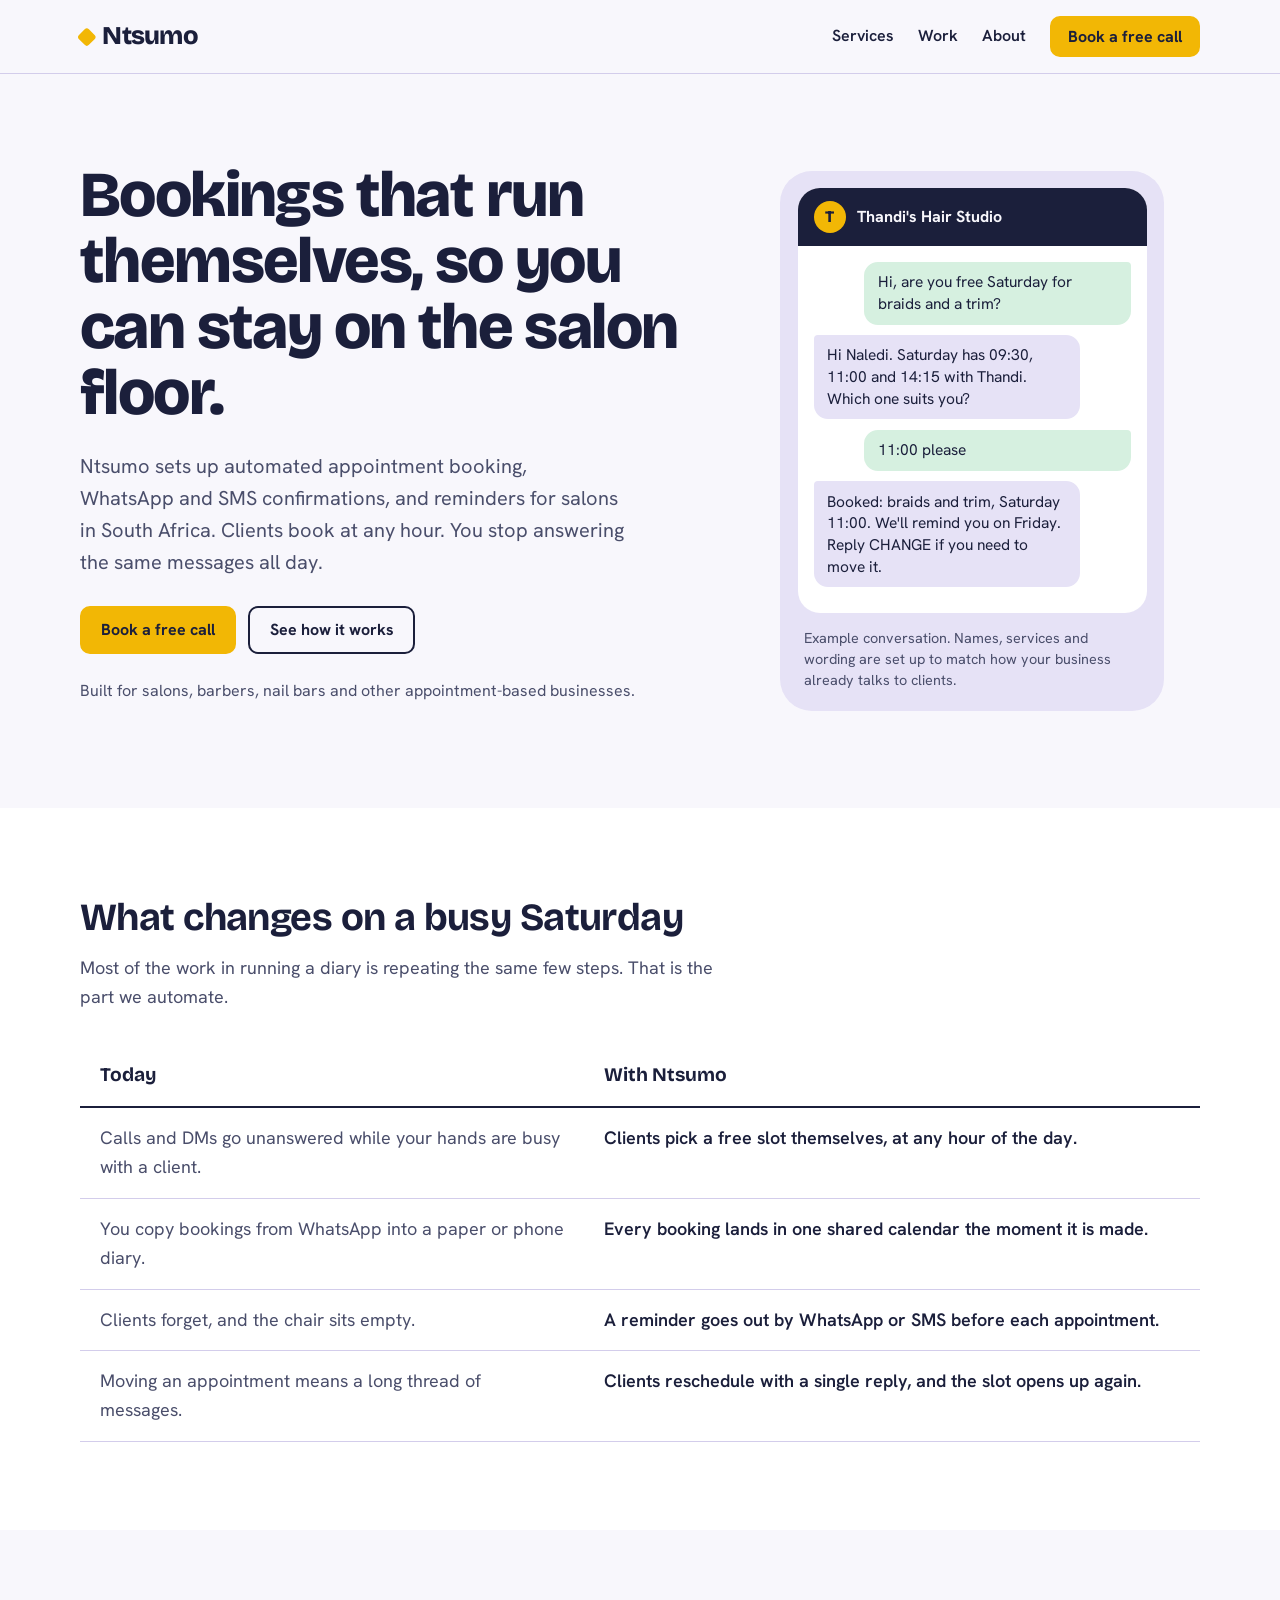
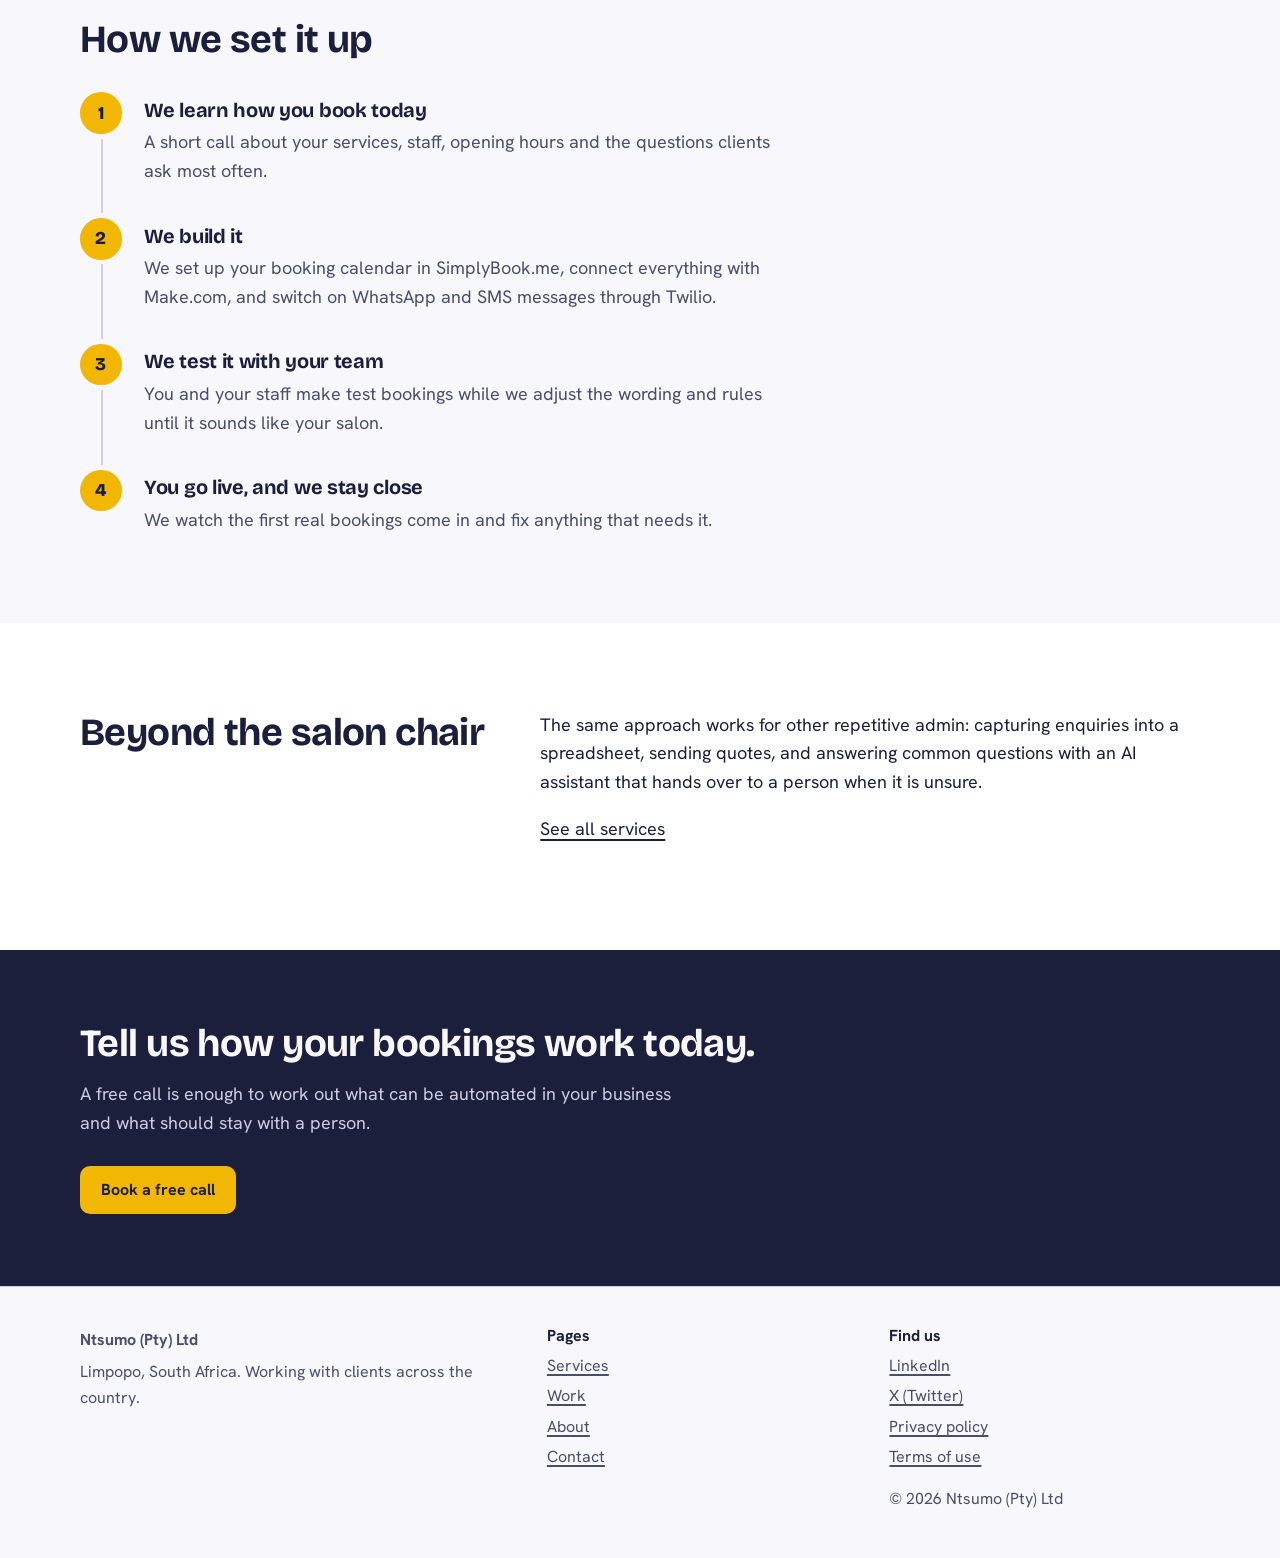
==== index.html @ 2f75a68b "Add contact, privacy, terms, services, and work pages; include favicon and sitemap" ====
<!doctype html>
<html lang="en-ZA">
<head>
<meta charset="utf-8">
<meta name="viewport" content="width=device-width, initial-scale=1">
<title>Ntsumo | Salon booking automation in South Africa</title>
<meta name="description" content="Ntsumo sets up automated appointment booking, WhatsApp and SMS confirmations and reminders for salons in South Africa. Book a free call.">
<link rel="canonical" href="https://ntsumogroup.github.io/">

<meta name="theme-color" content="#1b1f3b">
<meta property="og:type" content="website">
<meta property="og:site_name" content="Ntsumo">
<meta property="og:locale" content="en_ZA">
<meta property="og:title" content="Ntsumo | Salon booking automation in South Africa">
<meta property="og:description" content="Ntsumo sets up automated appointment booking, WhatsApp and SMS confirmations and reminders for salons in South Africa. Book a free call.">
<meta property="og:url" content="https://ntsumogroup.github.io/">
<meta property="og:image" content="https://ntsumogroup.github.io/assets/og-image.png">
<meta name="twitter:card" content="summary_large_image">
<link rel="icon" href="/favicon.svg" type="image/svg+xml">
<link rel="preconnect" href="https://fonts.googleapis.com">
<link rel="preconnect" href="https://fonts.gstatic.com" crossorigin>
<link rel="stylesheet" href="https://fonts.googleapis.com/css2?family=Bricolage+Grotesque:opsz,wght@12..96,600..800&family=Hanken+Grotesk:wght@400;600;700&display=swap">
<link rel="stylesheet" href="/assets/style.css">
<script type="application/ld+json">{"@context": "https://schema.org", "@type": "ProfessionalService", "@id": "https://ntsumogroup.github.io/#business", "name": "Ntsumo", "legalName": "Ntsumo (Pty) Ltd", "url": "https://ntsumogroup.github.io/", "logo": "https://ntsumogroup.github.io/img/ntsumologo.png", "image": "https://ntsumogroup.github.io/assets/og-image.png", "description": "Ntsumo builds appointment booking, WhatsApp and SMS reminders and custom workflow automation for salons and other small businesses in South Africa.", "areaServed": {"@type": "Country", "name": "South Africa"}, "address": {"@type": "PostalAddress", "addressRegion": "Limpopo", "addressCountry": "ZA"}, "founder": {"@type": "Person", "name": "Ntsako Sibisi", "sameAs": ["https://www.linkedin.com/in/ntsako-sibisi-b88555b2/"]}, "sameAs": ["https://www.linkedin.com/in/ntsako-sibisi-b88555b2/", "https://twitter.com/Ntsako_Sibisi"], "knowsAbout": ["Appointment booking automation", "WhatsApp and SMS reminders", "Make.com workflow automation", "AI assistants for small business"]}</script>
</head>
<body>
<a class="skip" href="#main">Skip to content</a><header class="site-header"><div class="wrap"><a class="brand" href="/"><span class="brand-mark" aria-hidden="true"></span>Ntsumo</a><nav class="nav" aria-label="Main"><a href="/services/">Services</a><a href="/work/">Work</a><a href="/about/">About</a><a class="btn btn-primary" href="/contact/">Book a free call</a></nav></div></header>
<main id="main">

<section class="hero"><div class="wrap">
<div>
<h1>Bookings that run themselves, so you can stay on the salon floor.</h1>
<p class="lede">Ntsumo sets up automated appointment booking, WhatsApp and SMS confirmations, and reminders for salons in South Africa. Clients book at any hour. You stop answering the same messages all day.</p>
<div class="actions">
<a class="btn btn-primary" href="/contact/">Book a free call</a>
<a class="btn btn-quiet" href="#how-it-works">See how it works</a>
</div>
<p class="hero-note">Built for salons, barbers, nail bars and other appointment-based businesses.</p>
</div>
<figure class="phone">
<div class="phone-screen">
<div class="phone-bar"><span class="avatar" aria-hidden="true">T</span>Thandi's Hair Studio</div>
<div class="chat">
<p class="msg msg-client" style="--i:0">Hi, are you free Saturday for braids and a trim?</p>
<p class="msg msg-business" style="--i:1">Hi Naledi. Saturday has 09:30, 11:00 and 14:15 with Thandi. Which one suits you?</p>
<p class="msg msg-client" style="--i:2">11:00 please</p>
<p class="msg msg-business" style="--i:3">Booked: braids and trim, Saturday 11:00. We'll remind you on Friday. Reply CHANGE if you need to move it.</p>
</div>
</div>
<figcaption>Example conversation. Names, services and wording are set up to match how your business already talks to clients.</figcaption>
</figure>
</div></section>

<section class="section section-white"><div class="wrap">
<div class="section-head">
<h2>What changes on a busy Saturday</h2>
<p>Most of the work in running a diary is repeating the same few steps. That is the part we automate.</p>
</div>
<table class="compare">
<thead><tr><th scope="col">Today</th><th scope="col">With Ntsumo</th></tr></thead>
<tbody>
<tr><td data-label="Today">Calls and DMs go unanswered while your hands are busy with a client.</td><td data-label="With Ntsumo">Clients pick a free slot themselves, at any hour of the day.</td></tr>
<tr><td data-label="Today">You copy bookings from WhatsApp into a paper or phone diary.</td><td data-label="With Ntsumo">Every booking lands in one shared calendar the moment it is made.</td></tr>
<tr><td data-label="Today">Clients forget, and the chair sits empty.</td><td data-label="With Ntsumo">A reminder goes out by WhatsApp or SMS before each appointment.</td></tr>
<tr><td data-label="Today">Moving an appointment means a long thread of messages.</td><td data-label="With Ntsumo">Clients reschedule with a single reply, and the slot opens up again.</td></tr>
</tbody>
</table>
</div></section>

<section class="section" id="how-it-works"><div class="wrap">
<div class="section-head"><h2>How we set it up</h2></div>
<ol class="steps">
<li><h3>We learn how you book today</h3><p>A short call about your services, staff, opening hours and the questions clients ask most often.</p></li>
<li><h3>We build it</h3><p>We set up your booking calendar in SimplyBook.me, connect everything with Make.com, and switch on WhatsApp and SMS messages through Twilio.</p></li>
<li><h3>We test it with your team</h3><p>You and your staff make test bookings while we adjust the wording and rules until it sounds like your salon.</p></li>
<li><h3>You go live, and we stay close</h3><p>We watch the first real bookings come in and fix anything that needs it.</p></li>
</ol>
</div></section>

<section class="section section-white"><div class="wrap split">
<h2>Beyond the salon chair</h2>
<div class="prose">
<p>The same approach works for other repetitive admin: capturing enquiries into a spreadsheet, sending quotes, and answering common questions with an AI assistant that hands over to a person when it is unsure.</p>
<p><a href="/services/">See all services</a></p>
</div>
</div></section>
<section class="band"><div class="wrap">
<h2>Tell us how your bookings work today.</h2>
<p>A free call is enough to work out what can be automated in your business and what should stay with a person.</p>
<div class="actions"><a class="btn btn-primary" href="/contact/">Book a free call</a></div>
</div></section>
</main>
<footer class="site-footer"><div class="wrap">
<div><p><strong>Ntsumo (Pty) Ltd</strong></p><p>Limpopo, South Africa. Working with clients across the country.</p></div>
<div><h2>Pages</h2><ul>
<li><a href="/services/">Services</a></li><li><a href="/work/">Work</a></li><li><a href="/about/">About</a></li><li><a href="/contact/">Contact</a></li></ul></div>
<div><h2>Find us</h2><ul>
<li><a href="https://www.linkedin.com/in/ntsako-sibisi-b88555b2/" rel="noopener">LinkedIn</a></li><li><a href="https://twitter.com/Ntsako_Sibisi" rel="noopener">X (Twitter)</a></li>
<li><a href="/privacy/">Privacy policy</a></li><li><a href="/terms/">Terms of use</a></li></ul>
<p style="margin-top:1rem">&copy; 2026 Ntsumo (Pty) Ltd</p></div>
</div></footer>

</body>
</html>
---- assets/style.css ----
/* Ntsumo site. Tokens first, then base, then components. */
:root {
  --ink: #1b1f3b;
  --paper: #f8f7fc;
  --white: #ffffff;
  --lilac: #e6e2f6;
  --lilac-line: #d3cdeb;
  --saffron: #f2b705;
  --saffron-press: #d9a300;
  --mint: #d6f0e0;
  --muted: #4a4e6b;
  --focus: #5b3fd9;
  --error-bg: #fbe3e0;
  --font-head: "Bricolage Grotesque", system-ui, -apple-system, "Segoe UI", sans-serif;
  --font-body: "Hanken Grotesk", system-ui, -apple-system, "Segoe UI", sans-serif;
  --wrap: 1120px;
}

*, *::before, *::after { box-sizing: border-box; }
html { -webkit-text-size-adjust: 100%; }
body {
  margin: 0;
  background: var(--paper);
  color: var(--ink);
  font-family: var(--font-body);
  font-size: 1.125rem;
  line-height: 1.6;
}
img { max-width: 100%; display: block; }
h1, h2, h3 { font-family: var(--font-head); margin: 0; line-height: 1.1; letter-spacing: -0.015em; }
h1 { font-size: clamp(2.4rem, 5.4vw, 4rem); font-weight: 800; letter-spacing: -0.025em; line-height: 1.03; }
h2 { font-size: clamp(1.75rem, 3.2vw, 2.4rem); font-weight: 700; }
h3 { font-size: 1.25rem; font-weight: 700; line-height: 1.25; }
p { margin: 0 0 1em; }
a { color: inherit; text-decoration-thickness: 2px; text-underline-offset: 0.2em; }
a:hover { text-decoration-color: var(--saffron-press); }
:focus-visible { outline: 3px solid var(--focus); outline-offset: 3px; border-radius: 4px; }
.band :focus-visible { outline-color: var(--saffron); }

.skip {
  position: absolute; left: -999px; top: 0; z-index: 10;
  background: var(--ink); color: var(--paper); padding: 0.75rem 1rem;
}
.skip:focus { left: 0; }
.wrap { width: min(100% - 2.5rem, var(--wrap)); margin-inline: auto; }
.prose { max-width: 40rem; }
.muted { color: var(--muted); }

/* Header */
.site-header { border-bottom: 1px solid var(--lilac-line); background: var(--paper); }
.site-header .wrap {
  display: flex; flex-wrap: wrap; align-items: center; justify-content: space-between;
  gap: 0.75rem 1.5rem; padding-block: 1rem;
}
.brand {
  display: inline-flex; align-items: center; gap: 0.55rem; text-decoration: none;
  font-family: var(--font-head); font-weight: 800; font-size: 1.6rem; letter-spacing: -0.03em;
}
.brand-mark { width: 0.85rem; height: 0.85rem; background: var(--saffron); border-radius: 3px; transform: rotate(45deg); }
.nav { display: flex; flex-wrap: wrap; align-items: center; gap: 0.5rem 1.5rem; font-weight: 600; font-size: 1rem; }
.nav a:not(.btn) { text-decoration: none; padding-block: 0.35rem; border-bottom: 2px solid transparent; }
.nav a:not(.btn):hover { border-bottom-color: var(--saffron-press); }
.nav a[aria-current="page"]:not(.btn) { border-bottom-color: var(--ink); }

/* Buttons */
.btn {
  display: inline-block; cursor: pointer; text-decoration: none;
  font-family: var(--font-body); font-weight: 700; font-size: 1rem; line-height: 1.2;
  padding: 0.8rem 1.2rem; border-radius: 10px; border: 2px solid var(--ink);
  background: transparent; color: var(--ink);
}
.btn-primary { background: var(--saffron); border-color: var(--saffron); }
.btn-primary:hover { background: var(--saffron-press); border-color: var(--saffron-press); }
.btn-quiet:hover { background: var(--lilac); }
.nav .btn { padding: 0.55rem 1rem; }
.band .btn-quiet { border-color: var(--paper); color: var(--paper); }
.band .btn-quiet:hover { background: rgba(248, 247, 252, 0.12); }
.actions { display: flex; flex-wrap: wrap; gap: 0.75rem; margin-top: 1.75rem; }

/* Sections */
.section { padding-block: clamp(3rem, 7vw, 5.5rem); }
.section-white { background: var(--white); }
.section-head { margin-bottom: 2rem; }
.section-head p { margin: 1rem 0 0; color: var(--muted); max-width: 40rem; }

/* Hero */
.hero { padding-block: clamp(2.5rem, 7vw, 5.5rem); }
.hero .wrap { display: grid; grid-template-columns: minmax(0, 1.15fr) minmax(0, 0.85fr); gap: 3rem; align-items: center; }
.lede { font-size: 1.25rem; max-width: 34rem; margin-top: 1.5rem; color: var(--muted); }
.hero-note { margin-top: 1.5rem; font-size: 1rem; color: var(--muted); }

/* Phone / chat mock. The one memorable element. */
.phone { margin: 0; justify-self: center; width: min(100%, 24rem); background: var(--lilac); border-radius: 32px; padding: 1.1rem; }
.phone-screen { background: var(--white); border-radius: 22px; overflow: hidden; }
.phone-bar { display: flex; align-items: center; gap: 0.7rem; background: var(--ink); color: var(--paper); padding: 0.8rem 1rem; font-weight: 700; font-size: 1rem; }
.avatar { width: 2rem; height: 2rem; border-radius: 50%; background: var(--saffron); color: var(--ink); display: grid; place-items: center; font-family: var(--font-head); font-weight: 800; }
.chat { padding: 1rem; min-height: 21rem; }
.msg { max-width: 84%; padding: 0.6rem 0.85rem; border-radius: 14px; font-size: 0.97rem; line-height: 1.4; margin: 0 0 0.65rem; animation: pop 0.45s ease both; animation-delay: calc(var(--i) * 1.1s + 0.5s); }
.msg-business { background: var(--lilac); border-top-left-radius: 4px; }
.msg-client { background: var(--mint); margin-left: auto; border-top-right-radius: 4px; }
.phone figcaption { margin: 0.9rem 0.4rem 0.2rem; font-size: 0.9rem; line-height: 1.45; color: var(--muted); }
@keyframes pop { from { opacity: 0; transform: translateY(8px); } to { opacity: 1; transform: none; } }

/* Comparison table */
.compare { width: 100%; border-collapse: collapse; }
.compare th, .compare td { text-align: left; vertical-align: top; padding: 1rem 1.25rem; border-bottom: 1px solid var(--lilac-line); }
.compare thead th { font-family: var(--font-head); font-size: 1.2rem; border-bottom: 2px solid var(--ink); }
.compare td:first-child { color: var(--muted); width: 45%; }
.compare td:last-child { font-weight: 600; }

/* Steps: a true sequence, so numbered */
.steps { list-style: none; margin: 0; padding: 0; counter-reset: step; max-width: 44rem; }
.steps li { counter-increment: step; position: relative; padding: 0 0 2rem 4rem; }
.steps li::before {
  content: counter(step); position: absolute; left: 0; top: 0; width: 2.6rem; height: 2.6rem; border-radius: 50%;
  background: var(--saffron); display: grid; place-items: center; font-family: var(--font-head); font-weight: 800;
}
.steps li::after { content: ""; position: absolute; left: 1.3rem; top: 2.9rem; bottom: 0.3rem; width: 2px; background: var(--lilac-line); }
.steps li:last-child { padding-bottom: 0; }
.steps li:last-child::after { display: none; }
.steps h3 { margin-bottom: 0.35rem; padding-top: 0.35rem; }
.steps p { margin: 0; color: var(--muted); }

/* Two-column text block */
.split { display: grid; grid-template-columns: minmax(0, 1fr) minmax(0, 1.6fr); gap: 1rem 3rem; align-items: start; }

/* Closing band */
.band { background: var(--ink); color: var(--paper); padding-block: clamp(3rem, 6vw, 4.5rem); }
.band p { color: #cfcde6; max-width: 38rem; margin: 1rem 0 0; }
.band a:hover { text-decoration-color: var(--saffron); }

/* Services */
.page-head { padding-block: clamp(2.5rem, 6vw, 4.5rem) 1rem; }
.page-head .lede { margin-top: 1.25rem; }
.service { display: grid; grid-template-columns: minmax(0, 1fr) minmax(0, 2fr); gap: 1rem 3rem; padding-block: 2.5rem; border-top: 1px solid var(--lilac-line); }
.service ul { margin: 0 0 1em; padding-left: 1.2rem; }
.service li { margin-bottom: 0.3rem; }
.built-with { font-size: 1rem; color: var(--muted); margin: 0; }
.faq { max-width: 46rem; }
.faq details { border-bottom: 1px solid var(--lilac-line); padding-block: 1rem; }
.faq summary { cursor: pointer; font-weight: 700; }
.faq details p { margin: 0.75rem 0 0; color: var(--muted); }

/* Work */
.project { display: grid; grid-template-columns: minmax(0, 5fr) minmax(0, 7fr); gap: 1.5rem 2.5rem; align-items: start; padding-block: 2.5rem; border-top: 1px solid var(--lilac-line); }
.project-media { aspect-ratio: 16 / 10; background: var(--lilac); border-radius: 12px; overflow: hidden; }
.project-media img { width: 100%; height: 100%; object-fit: cover; }
.project-media.is-logo img { object-fit: contain; padding: 1.5rem; }
.project-meta { margin: 0.5rem 0 1rem; font-size: 1rem; color: var(--muted); }

/* About */
.about { display: grid; grid-template-columns: minmax(0, 1fr) minmax(0, 2.2fr); gap: 2.5rem; align-items: start; }
.portrait { width: 100%; max-width: 18rem; aspect-ratio: 4 / 5; object-fit: cover; border-radius: 16px; background: var(--lilac); }
.beliefs h3 { margin-top: 1.75rem; }
.beliefs p { margin: 0.4rem 0 0; color: var(--muted); }
.links-inline { display: flex; flex-wrap: wrap; gap: 0.5rem 1.5rem; font-weight: 600; }

/* Contact form */
.contact-grid { display: grid; grid-template-columns: minmax(0, 1.4fr) minmax(0, 1fr); gap: 3rem; align-items: start; }
.field { margin-bottom: 1.25rem; }
label { display: block; font-weight: 700; font-size: 1rem; margin-bottom: 0.35rem; }
input, select, textarea {
  width: 100%; font: inherit; font-size: 1rem; padding: 0.75rem 0.85rem;
  border: 2px solid var(--ink); border-radius: 8px; background: var(--white); color: var(--ink);
}
textarea { min-height: 9rem; resize: vertical; }
.hint { font-size: 0.9rem; color: var(--muted); margin: 0.3rem 0 0; }
.trap { position: absolute; left: -9999px; }
.form-status { margin-top: 1rem; padding: 0.9rem 1rem; border-radius: 8px; font-size: 1rem; }
.form-status:empty { display: none; }
.form-status.ok { background: var(--mint); }
.form-status.err { background: var(--error-bg); }
.direct h2 { font-size: 1.4rem; margin-bottom: 1rem; }
.direct p { margin-bottom: 0.75rem; }

/* Legal pages */
.legal { max-width: 44rem; padding-bottom: 4rem; }
.legal h2 { font-size: 1.4rem; margin: 2.25rem 0 0.6rem; }
.legal ul { padding-left: 1.2rem; }

/* Footer */
.site-footer { border-top: 1px solid var(--lilac-line); padding-block: 2.5rem; font-size: 1rem; color: var(--muted); }
.site-footer .wrap { display: grid; grid-template-columns: minmax(0, 1.4fr) repeat(2, minmax(0, 1fr)); gap: 1.5rem 2rem; }
.site-footer h2 { font-size: 1rem; font-family: var(--font-body); font-weight: 700; color: var(--ink); margin-bottom: 0.5rem; letter-spacing: 0; }
.site-footer ul { list-style: none; margin: 0; padding: 0; }
.site-footer li { margin-bottom: 0.3rem; }
.site-footer p { margin: 0 0 0.4rem; }

/* 404 */
.notfound { padding-block: clamp(4rem, 10vw, 8rem); }

@media (max-width: 820px) {
  .hero .wrap, .split, .service, .project, .about, .contact-grid { grid-template-columns: 1fr; }
  .hero .wrap { gap: 2.5rem; }
  .site-footer .wrap { grid-template-columns: 1fr; }
  .compare thead { position: absolute; left: -9999px; }
  .compare, .compare tbody, .compare tr, .compare td { display: block; width: 100%; }
  .compare tr { padding: 1rem 0; border-bottom: 1px solid var(--lilac-line); }
  .compare td { border: 0; padding: 0.25rem 0; }
  .compare td:first-child { width: 100%; }
  .compare td::before { content: attr(data-label); display: block; font-family: var(--font-head); font-size: 0.95rem; font-weight: 700; color: var(--ink); }
}

@media (prefers-reduced-motion: reduce) {
  .msg { animation: none; }
}
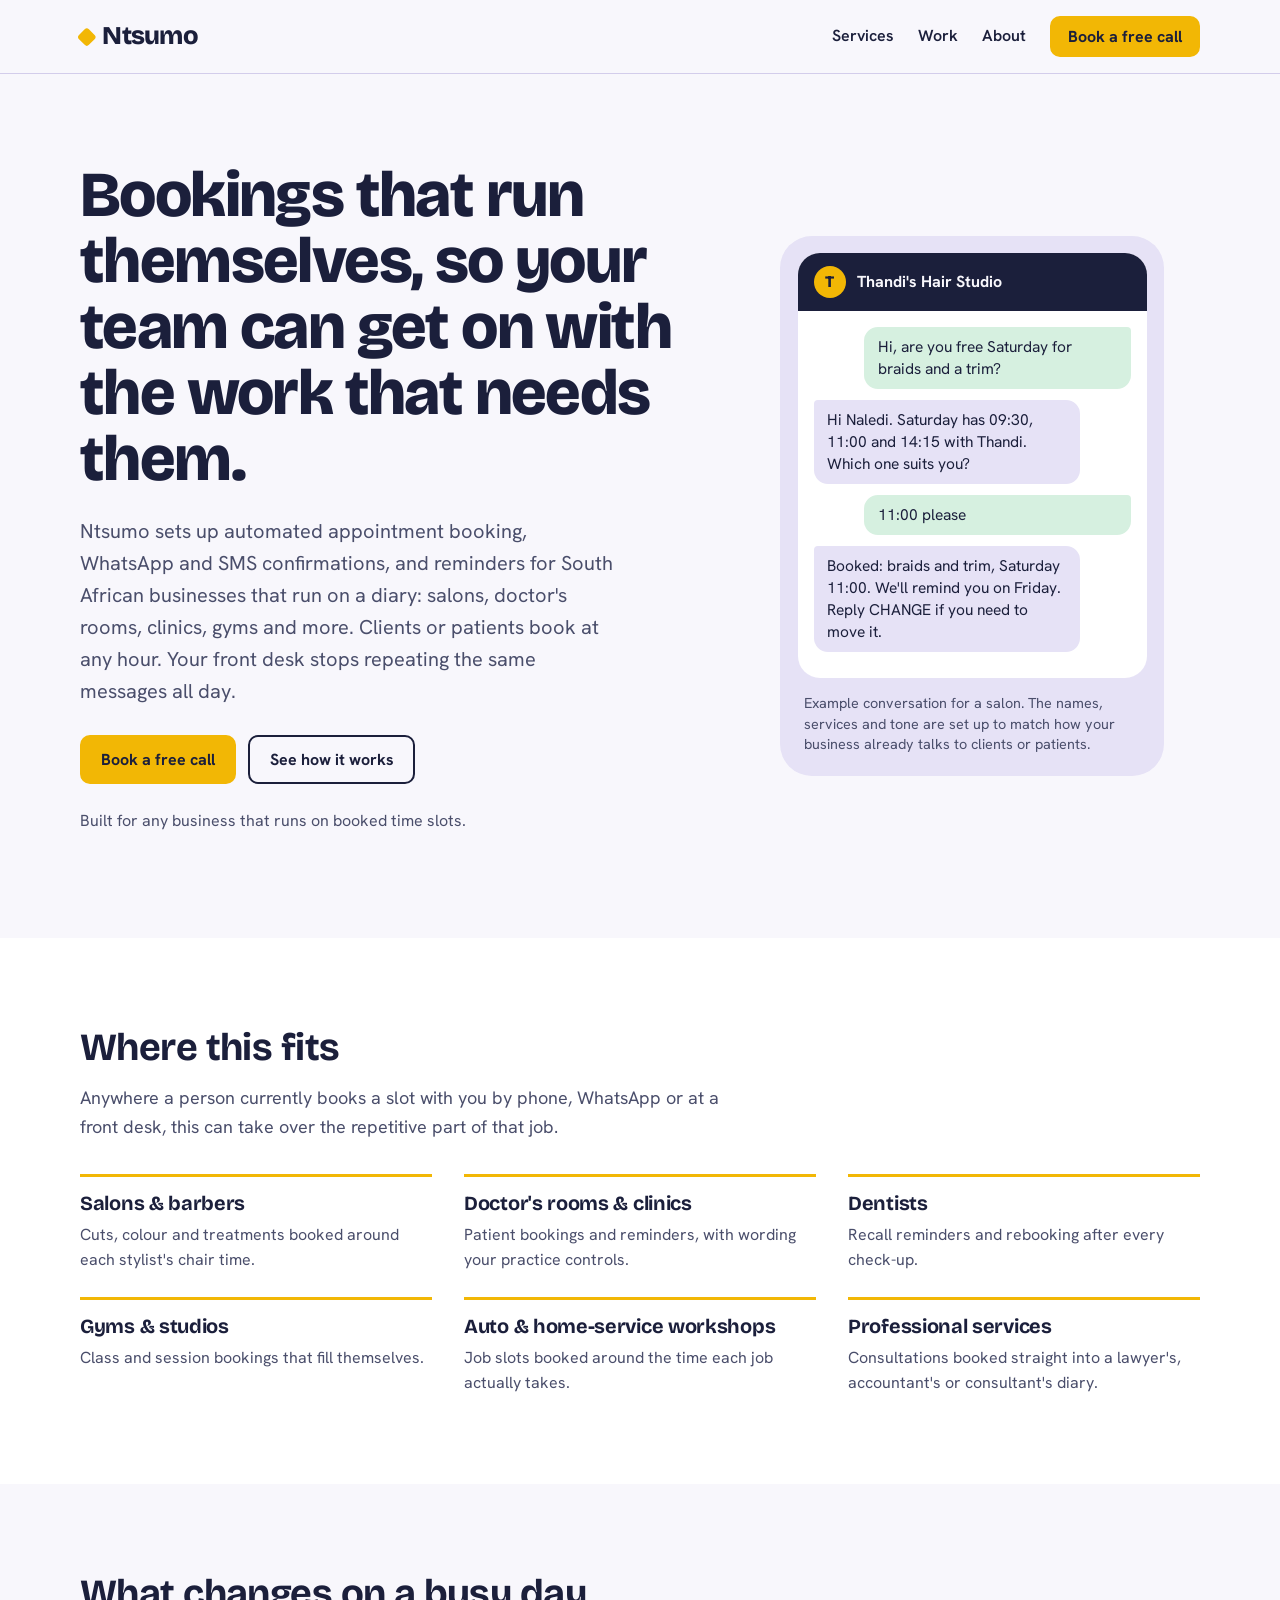
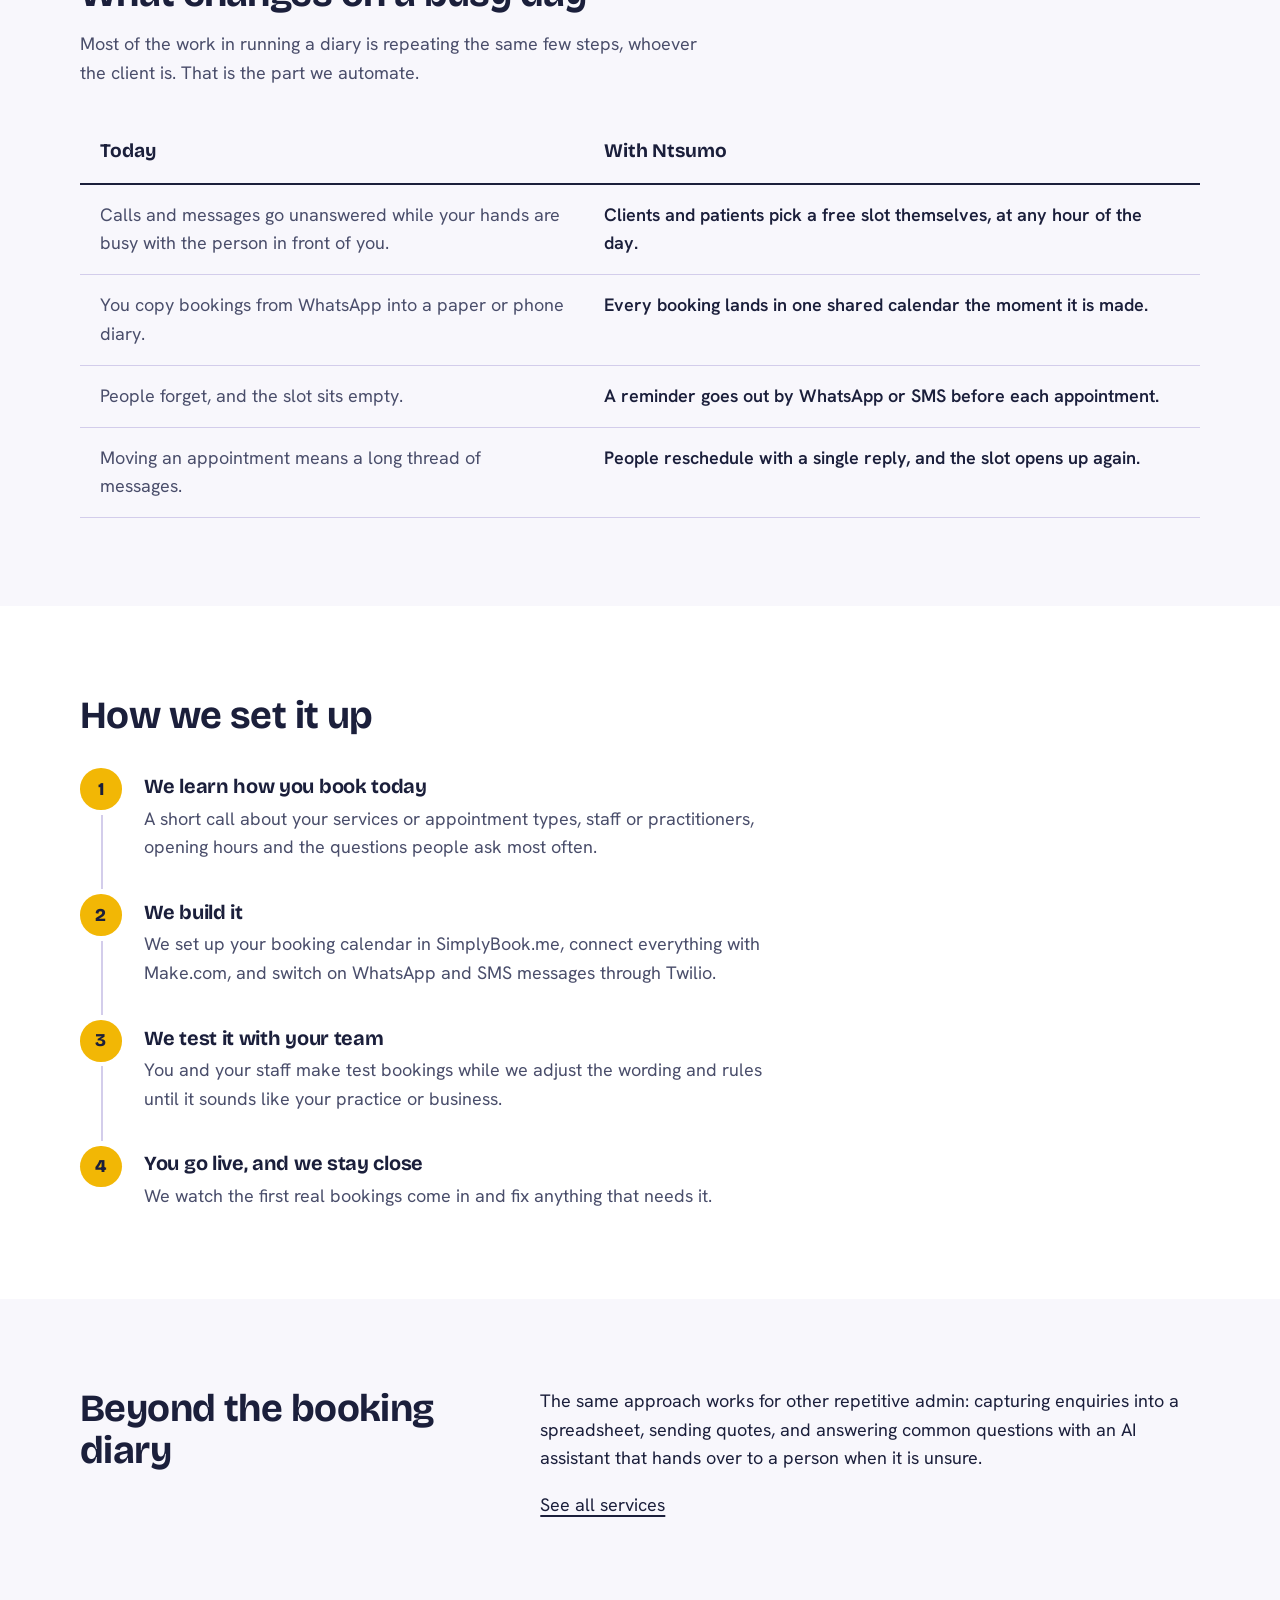
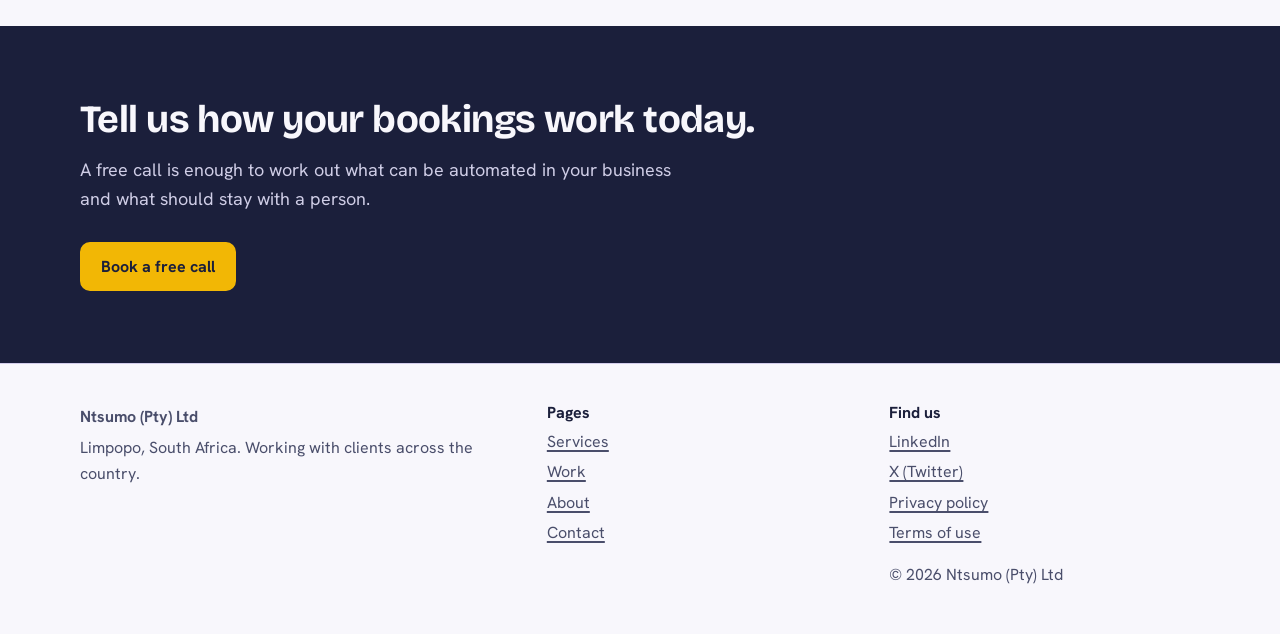
==== commit 630276e8: "Update content and structure for improved clarity and relevance across multiple pages" ====
--- a/index.html
+++ b/index.html
@@ -3,16 +3,16 @@
 <head>
 <meta charset="utf-8">
 <meta name="viewport" content="width=device-width, initial-scale=1">
-<title>Ntsumo | Salon booking automation in South Africa</title>
-<meta name="description" content="Ntsumo sets up automated appointment booking, WhatsApp and SMS confirmations and reminders for salons in South Africa. Book a free call.">
+<title>Ntsumo | Appointment booking automation for South African businesses</title>
+<meta name="description" content="Ntsumo sets up automated appointment booking, WhatsApp and SMS confirmations and reminders for salons, doctor's rooms, clinics, gyms and other South African businesses.">
 <link rel="canonical" href="https://ntsumogroup.github.io/">
 
 <meta name="theme-color" content="#1b1f3b">
 <meta property="og:type" content="website">
 <meta property="og:site_name" content="Ntsumo">
 <meta property="og:locale" content="en_ZA">
-<meta property="og:title" content="Ntsumo | Salon booking automation in South Africa">
-<meta property="og:description" content="Ntsumo sets up automated appointment booking, WhatsApp and SMS confirmations and reminders for salons in South Africa. Book a free call.">
+<meta property="og:title" content="Ntsumo | Appointment booking automation for South African businesses">
+<meta property="og:description" content="Ntsumo sets up automated appointment booking, WhatsApp and SMS confirmations and reminders for salons, doctor's rooms, clinics, gyms and other South African businesses.">
 <meta property="og:url" content="https://ntsumogroup.github.io/">
 <meta property="og:image" content="https://ntsumogroup.github.io/assets/og-image.png">
 <meta name="twitter:card" content="summary_large_image">
@@ -21,7 +21,7 @@
 <link rel="preconnect" href="https://fonts.gstatic.com" crossorigin>
 <link rel="stylesheet" href="https://fonts.googleapis.com/css2?family=Bricolage+Grotesque:opsz,wght@12..96,600..800&family=Hanken+Grotesk:wght@400;600;700&display=swap">
 <link rel="stylesheet" href="/assets/style.css">
-<script type="application/ld+json">{"@context": "https://schema.org", "@type": "ProfessionalService", "@id": "https://ntsumogroup.github.io/#business", "name": "Ntsumo", "legalName": "Ntsumo (Pty) Ltd", "url": "https://ntsumogroup.github.io/", "logo": "https://ntsumogroup.github.io/img/ntsumologo.png", "image": "https://ntsumogroup.github.io/assets/og-image.png", "description": "Ntsumo builds appointment booking, WhatsApp and SMS reminders and custom workflow automation for salons and other small businesses in South Africa.", "areaServed": {"@type": "Country", "name": "South Africa"}, "address": {"@type": "PostalAddress", "addressRegion": "Limpopo", "addressCountry": "ZA"}, "founder": {"@type": "Person", "name": "Ntsako Sibisi", "sameAs": ["https://www.linkedin.com/in/ntsako-sibisi-b88555b2/"]}, "sameAs": ["https://www.linkedin.com/in/ntsako-sibisi-b88555b2/", "https://twitter.com/Ntsako_Sibisi"], "knowsAbout": ["Appointment booking automation", "WhatsApp and SMS reminders", "Make.com workflow automation", "AI assistants for small business"]}</script>
+<script type="application/ld+json">{"@context": "https://schema.org", "@type": "ProfessionalService", "@id": "https://ntsumogroup.github.io/#business", "name": "Ntsumo", "legalName": "Ntsumo (Pty) Ltd", "url": "https://ntsumogroup.github.io/", "logo": "https://ntsumogroup.github.io/img/ntsumologo.png", "image": "https://ntsumogroup.github.io/assets/og-image.png", "description": "Ntsumo builds appointment booking, WhatsApp and SMS reminders and custom workflow automation for salons, doctor's rooms, clinics, gyms and other appointment-based businesses in South Africa.", "areaServed": {"@type": "Country", "name": "South Africa"}, "address": {"@type": "PostalAddress", "addressRegion": "Limpopo", "addressCountry": "ZA"}, "founder": {"@type": "Person", "name": "Ntsako Sibisi", "sameAs": ["https://www.linkedin.com/in/ntsako-sibisi-b88555b2/"]}, "sameAs": ["https://www.linkedin.com/in/ntsako-sibisi-b88555b2/", "https://twitter.com/Ntsako_Sibisi"], "knowsAbout": ["Appointment booking automation", "Patient and client reminders", "WhatsApp and SMS reminders", "Make.com workflow automation", "AI assistants for small business"]}</script>
 </head>
 <body>
 <a class="skip" href="#main">Skip to content</a><header class="site-header"><div class="wrap"><a class="brand" href="/"><span class="brand-mark" aria-hidden="true"></span>Ntsumo</a><nav class="nav" aria-label="Main"><a href="/services/">Services</a><a href="/work/">Work</a><a href="/about/">About</a><a class="btn btn-primary" href="/contact/">Book a free call</a></nav></div></header>
@@ -29,13 +29,13 @@
 
 <section class="hero"><div class="wrap">
 <div>
-<h1>Bookings that run themselves, so you can stay on the salon floor.</h1>
-<p class="lede">Ntsumo sets up automated appointment booking, WhatsApp and SMS confirmations, and reminders for salons in South Africa. Clients book at any hour. You stop answering the same messages all day.</p>
+<h1>Bookings that run themselves, so your team can get on with the work that needs them.</h1>
+<p class="lede">Ntsumo sets up automated appointment booking, WhatsApp and SMS confirmations, and reminders for South African businesses that run on a diary: salons, doctor's rooms, clinics, gyms and more. Clients or patients book at any hour. Your front desk stops repeating the same messages all day.</p>
 <div class="actions">
 <a class="btn btn-primary" href="/contact/">Book a free call</a>
 <a class="btn btn-quiet" href="#how-it-works">See how it works</a>
 </div>
-<p class="hero-note">Built for salons, barbers, nail bars and other appointment-based businesses.</p>
+<p class="hero-note">Built for any business that runs on booked time slots.</p>
 </div>
 <figure class="phone">
 <div class="phone-screen">
@@ -47,38 +47,48 @@
 <p class="msg msg-business" style="--i:3">Booked: braids and trim, Saturday 11:00. We'll remind you on Friday. Reply CHANGE if you need to move it.</p>
 </div>
 </div>
-<figcaption>Example conversation. Names, services and wording are set up to match how your business already talks to clients.</figcaption>
+<figcaption>Example conversation for a salon. The names, services and tone are set up to match how your business already talks to clients or patients.</figcaption>
 </figure>
 </div></section>
 
 <section class="section section-white"><div class="wrap">
 <div class="section-head">
-<h2>What changes on a busy Saturday</h2>
-<p>Most of the work in running a diary is repeating the same few steps. That is the part we automate.</p>
+<h2>Where this fits</h2>
+<p>Anywhere a person currently books a slot with you by phone, WhatsApp or at a front desk, this can take over the repetitive part of that job.</p>
+</div>
+<div class="verticals">
+<div class="vertical"><h3>Salons & barbers</h3><p>Cuts, colour and treatments booked around each stylist's chair time.</p></div><div class="vertical"><h3>Doctor's rooms & clinics</h3><p>Patient bookings and reminders, with wording your practice controls.</p></div><div class="vertical"><h3>Dentists</h3><p>Recall reminders and rebooking after every check-up.</p></div><div class="vertical"><h3>Gyms & studios</h3><p>Class and session bookings that fill themselves.</p></div><div class="vertical"><h3>Auto & home-service workshops</h3><p>Job slots booked around the time each job actually takes.</p></div><div class="vertical"><h3>Professional services</h3><p>Consultations booked straight into a lawyer's, accountant's or consultant's diary.</p></div>
+</div>
+</div></section>
+
+<section class="section"><div class="wrap">
+<div class="section-head">
+<h2>What changes on a busy day</h2>
+<p>Most of the work in running a diary is repeating the same few steps, whoever the client is. That is the part we automate.</p>
 </div>
 <table class="compare">
 <thead><tr><th scope="col">Today</th><th scope="col">With Ntsumo</th></tr></thead>
 <tbody>
-<tr><td data-label="Today">Calls and DMs go unanswered while your hands are busy with a client.</td><td data-label="With Ntsumo">Clients pick a free slot themselves, at any hour of the day.</td></tr>
+<tr><td data-label="Today">Calls and messages go unanswered while your hands are busy with the person in front of you.</td><td data-label="With Ntsumo">Clients and patients pick a free slot themselves, at any hour of the day.</td></tr>
 <tr><td data-label="Today">You copy bookings from WhatsApp into a paper or phone diary.</td><td data-label="With Ntsumo">Every booking lands in one shared calendar the moment it is made.</td></tr>
-<tr><td data-label="Today">Clients forget, and the chair sits empty.</td><td data-label="With Ntsumo">A reminder goes out by WhatsApp or SMS before each appointment.</td></tr>
-<tr><td data-label="Today">Moving an appointment means a long thread of messages.</td><td data-label="With Ntsumo">Clients reschedule with a single reply, and the slot opens up again.</td></tr>
+<tr><td data-label="Today">People forget, and the slot sits empty.</td><td data-label="With Ntsumo">A reminder goes out by WhatsApp or SMS before each appointment.</td></tr>
+<tr><td data-label="Today">Moving an appointment means a long thread of messages.</td><td data-label="With Ntsumo">People reschedule with a single reply, and the slot opens up again.</td></tr>
 </tbody>
 </table>
 </div></section>
 
-<section class="section" id="how-it-works"><div class="wrap">
+<section class="section section-white" id="how-it-works"><div class="wrap">
 <div class="section-head"><h2>How we set it up</h2></div>
 <ol class="steps">
-<li><h3>We learn how you book today</h3><p>A short call about your services, staff, opening hours and the questions clients ask most often.</p></li>
+<li><h3>We learn how you book today</h3><p>A short call about your services or appointment types, staff or practitioners, opening hours and the questions people ask most often.</p></li>
 <li><h3>We build it</h3><p>We set up your booking calendar in SimplyBook.me, connect everything with Make.com, and switch on WhatsApp and SMS messages through Twilio.</p></li>
-<li><h3>We test it with your team</h3><p>You and your staff make test bookings while we adjust the wording and rules until it sounds like your salon.</p></li>
+<li><h3>We test it with your team</h3><p>You and your staff make test bookings while we adjust the wording and rules until it sounds like your practice or business.</p></li>
 <li><h3>You go live, and we stay close</h3><p>We watch the first real bookings come in and fix anything that needs it.</p></li>
 </ol>
 </div></section>
 
-<section class="section section-white"><div class="wrap split">
-<h2>Beyond the salon chair</h2>
+<section class="section"><div class="wrap split">
+<h2>Beyond the booking diary</h2>
 <div class="prose">
 <p>The same approach works for other repetitive admin: capturing enquiries into a spreadsheet, sending quotes, and answering common questions with an AI assistant that hands over to a person when it is unsure.</p>
 <p><a href="/services/">See all services</a></p>
--- a/assets/style.css
+++ b/assets/style.css
@@ -108,6 +108,14 @@
 .compare td:first-child { color: var(--muted); width: 45%; }
 .compare td:last-child { font-weight: 600; }
 
+/* Who this is for */
+.verticals { display: grid; grid-template-columns: repeat(3, minmax(0, 1fr)); gap: 1.5rem 2rem; }
+.vertical { border-top: 3px solid var(--saffron); padding-top: 0.9rem; }
+.vertical h3 { margin-bottom: 0.35rem; }
+.vertical p { margin: 0; color: var(--muted); font-size: 1rem; }
+@media (max-width: 820px) { .verticals { grid-template-columns: 1fr 1fr; } }
+@media (max-width: 560px) { .verticals { grid-template-columns: 1fr; } }
+
 /* Steps: a true sequence, so numbered */
 .steps { list-style: none; margin: 0; padding: 0; counter-reset: step; max-width: 44rem; }
 .steps li { counter-increment: step; position: relative; padding: 0 0 2rem 4rem; }
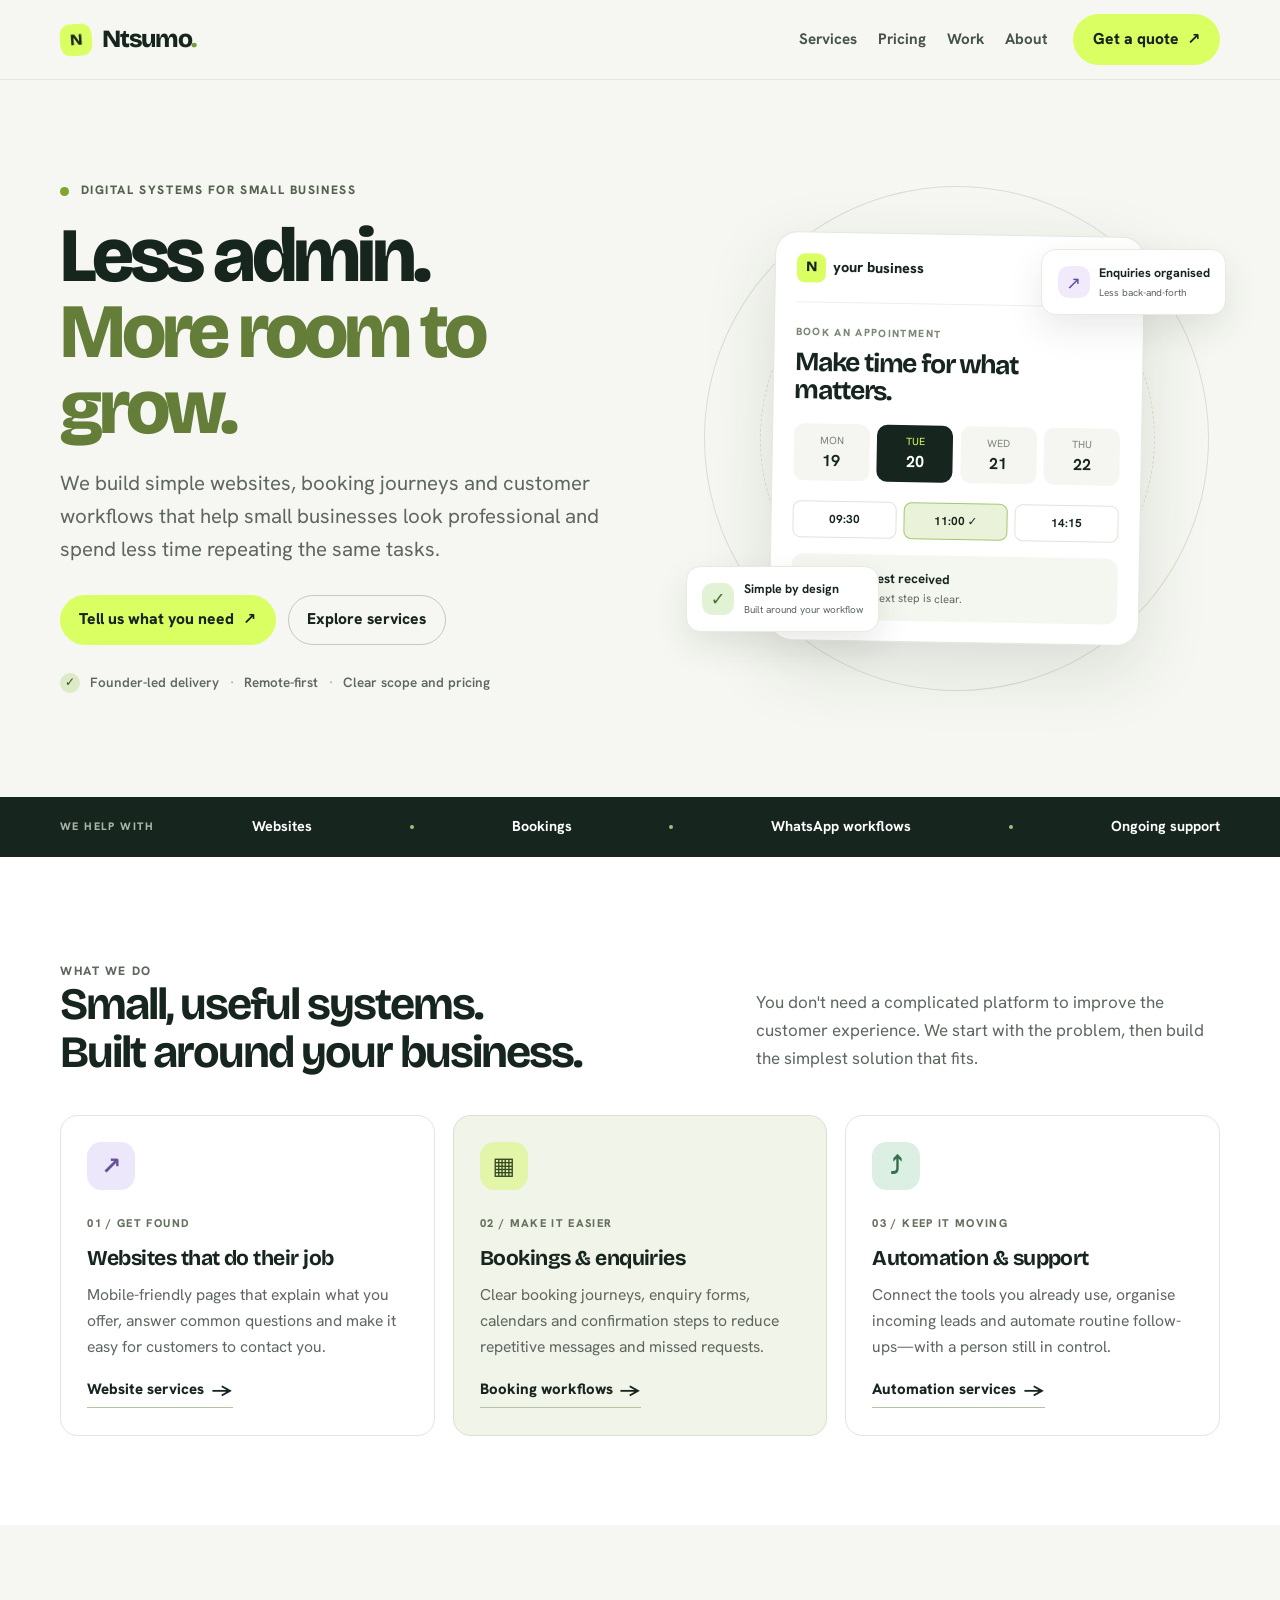
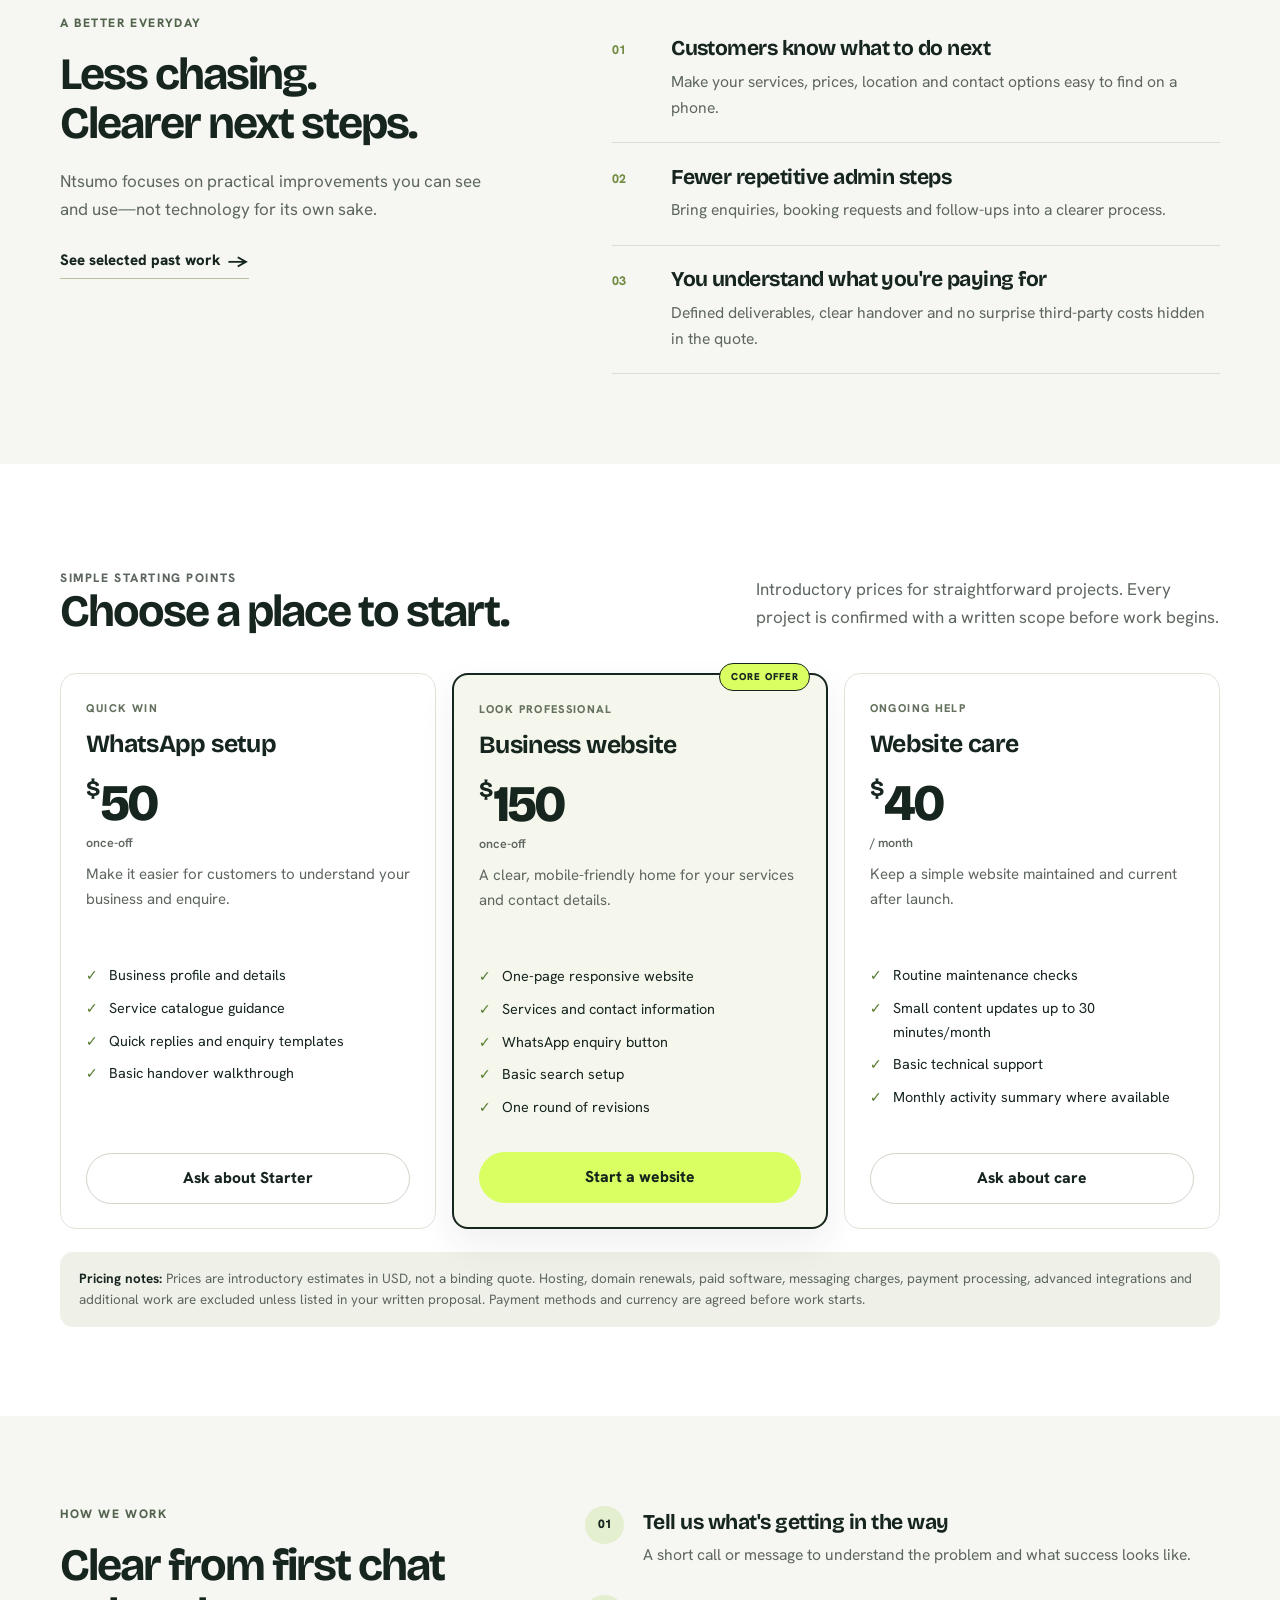
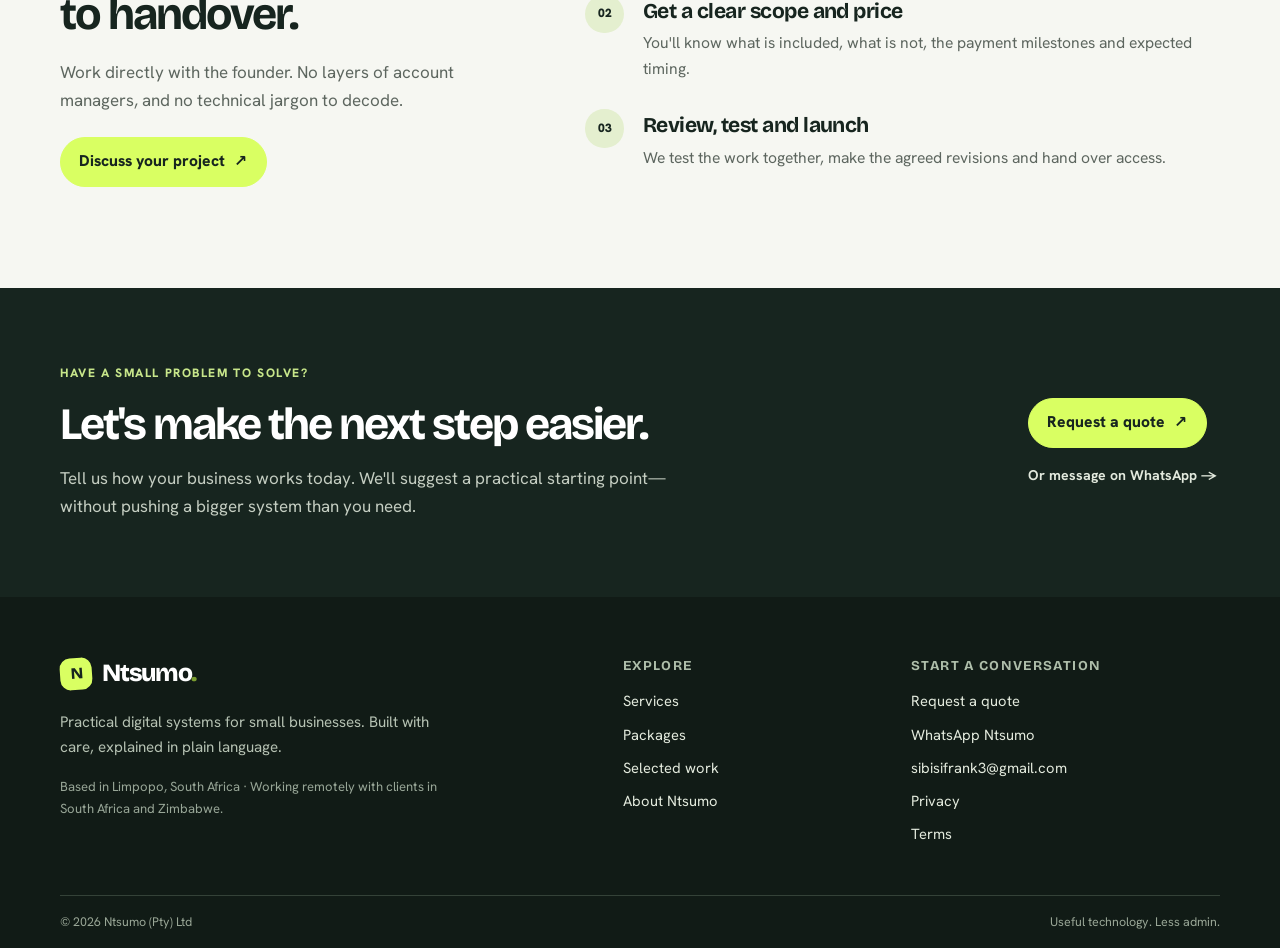
==== commit 54372c72: "Website refresh: update pages, styles and scripts Co-Authored-By: Claude Opus 5.5 <noreply@anthropic" ====
--- a/index.html
+++ b/index.html
@@ -3,112 +3,59 @@
 <head>
 <meta charset="utf-8">
 <meta name="viewport" content="width=device-width, initial-scale=1">
-<title>Ntsumo | Appointment booking automation for South African businesses</title>
-<meta name="description" content="Ntsumo sets up automated appointment booking, WhatsApp and SMS confirmations and reminders for salons, doctor's rooms, clinics, gyms and other South African businesses.">
+<title>Ntsumo | Websites, bookings & business automation</title>
+<meta name="description" content="Ntsumo helps small businesses in South Africa and Zimbabwe improve their websites, booking journeys and repetitive admin with practical digital tools.">
 <link rel="canonical" href="https://ntsumogroup.github.io/">
-
-<meta name="theme-color" content="#1b1f3b">
+<meta name="theme-color" content="#17251f">
 <meta property="og:type" content="website">
 <meta property="og:site_name" content="Ntsumo">
 <meta property="og:locale" content="en_ZA">
-<meta property="og:title" content="Ntsumo | Appointment booking automation for South African businesses">
-<meta property="og:description" content="Ntsumo sets up automated appointment booking, WhatsApp and SMS confirmations and reminders for salons, doctor's rooms, clinics, gyms and other South African businesses.">
+<meta property="og:title" content="Ntsumo | Websites, bookings & business automation">
+<meta property="og:description" content="Ntsumo helps small businesses in South Africa and Zimbabwe improve their websites, booking journeys and repetitive admin with practical digital tools.">
 <meta property="og:url" content="https://ntsumogroup.github.io/">
 <meta property="og:image" content="https://ntsumogroup.github.io/assets/og-image.png">
 <meta name="twitter:card" content="summary_large_image">
 <link rel="icon" href="/favicon.svg" type="image/svg+xml">
 <link rel="preconnect" href="https://fonts.googleapis.com">
 <link rel="preconnect" href="https://fonts.gstatic.com" crossorigin>
-<link rel="stylesheet" href="https://fonts.googleapis.com/css2?family=Bricolage+Grotesque:opsz,wght@12..96,600..800&family=Hanken+Grotesk:wght@400;600;700&display=swap">
+<link href="https://fonts.googleapis.com/css2?family=Bricolage+Grotesque:opsz,wght@12..96,600..800&family=Hanken+Grotesk:wght@400;500;600;700&display=swap" rel="stylesheet">
 <link rel="stylesheet" href="/assets/style.css">
-<script type="application/ld+json">{"@context": "https://schema.org", "@type": "ProfessionalService", "@id": "https://ntsumogroup.github.io/#business", "name": "Ntsumo", "legalName": "Ntsumo (Pty) Ltd", "url": "https://ntsumogroup.github.io/", "logo": "https://ntsumogroup.github.io/img/ntsumologo.png", "image": "https://ntsumogroup.github.io/assets/og-image.png", "description": "Ntsumo builds appointment booking, WhatsApp and SMS reminders and custom workflow automation for salons, doctor's rooms, clinics, gyms and other appointment-based businesses in South Africa.", "areaServed": {"@type": "Country", "name": "South Africa"}, "address": {"@type": "PostalAddress", "addressRegion": "Limpopo", "addressCountry": "ZA"}, "founder": {"@type": "Person", "name": "Ntsako Sibisi", "sameAs": ["https://www.linkedin.com/in/ntsako-sibisi-b88555b2/"]}, "sameAs": ["https://www.linkedin.com/in/ntsako-sibisi-b88555b2/", "https://twitter.com/Ntsako_Sibisi"], "knowsAbout": ["Appointment booking automation", "Patient and client reminders", "WhatsApp and SMS reminders", "Make.com workflow automation", "AI assistants for small business"]}</script>
+<script type="application/ld+json">{"@context":"https://schema.org","@type":"ProfessionalService","name":"Ntsumo","url":"https://ntsumogroup.github.io/","description":"Founder-led websites, booking workflows and practical business automation for small businesses in South Africa and Zimbabwe.","areaServed":[{"@type":"Country","name":"South Africa"},{"@type":"Country","name":"Zimbabwe"}],"founder":{"@type":"Person","name":"Ntsako Sibisi","sameAs":"https://www.linkedin.com/in/ntsako-sibisi-b88555b2/"},"sameAs":["https://www.linkedin.com/in/ntsako-sibisi-b88555b2/"]}</script>
 </head>
-<body>
-<a class="skip" href="#main">Skip to content</a><header class="site-header"><div class="wrap"><a class="brand" href="/"><span class="brand-mark" aria-hidden="true"></span>Ntsumo</a><nav class="nav" aria-label="Main"><a href="/services/">Services</a><a href="/work/">Work</a><a href="/about/">About</a><a class="btn btn-primary" href="/contact/">Book a free call</a></nav></div></header>
+<body><a class="skip" href="#main">Skip to content</a>
+<header class="site-header"><div class="wrap header-inner">
+<a class="brand" href="/" aria-label="Ntsumo home"><span class="brand-mark" aria-hidden="true">N</span><span>Ntsumo<span class="brand-dot">.</span></span></a>
+<nav class="nav" aria-label="Main navigation"><a href="/services/">Services</a><a href="/#pricing">Pricing</a><a href="/work/">Work</a><a href="/about/">About</a><a class="btn btn-primary nav-cta" href="/contact/">Get a quote <span aria-hidden="true">↗</span></a></nav>
+</div></header>
 <main id="main">
-
-<section class="hero"><div class="wrap">
-<div>
-<h1>Bookings that run themselves, so your team can get on with the work that needs them.</h1>
-<p class="lede">Ntsumo sets up automated appointment booking, WhatsApp and SMS confirmations, and reminders for South African businesses that run on a diary: salons, doctor's rooms, clinics, gyms and more. Clients or patients book at any hour. Your front desk stops repeating the same messages all day.</p>
-<div class="actions">
-<a class="btn btn-primary" href="/contact/">Book a free call</a>
-<a class="btn btn-quiet" href="#how-it-works">See how it works</a>
+<section class="hero hero-new"><div class="wrap hero-grid">
+<div class="hero-copy"><p class="eyebrow"><span class="eyebrow-dot"></span> DIGITAL SYSTEMS FOR SMALL BUSINESS</p>
+<h1>Less admin.<br><span>More room to grow.</span></h1>
+<p class="lede">We build simple websites, booking journeys and customer workflows that help small businesses look professional and spend less time repeating the same tasks.</p>
+<div class="actions"><a class="btn btn-primary" href="/contact/">Tell us what you need <span aria-hidden="true">↗</span></a><a class="btn btn-quiet" href="#services">Explore services</a></div>
+<div class="trust-line"><span class="trust-check">✓</span> Founder-led delivery <span class="trust-sep">·</span> Remote-first <span class="trust-sep">·</span> Clear scope and pricing</div>
 </div>
-<p class="hero-note">Built for any business that runs on booked time slots.</p>
-</div>
-<figure class="phone">
-<div class="phone-screen">
-<div class="phone-bar"><span class="avatar" aria-hidden="true">T</span>Thandi's Hair Studio</div>
-<div class="chat">
-<p class="msg msg-client" style="--i:0">Hi, are you free Saturday for braids and a trim?</p>
-<p class="msg msg-business" style="--i:1">Hi Naledi. Saturday has 09:30, 11:00 and 14:15 with Thandi. Which one suits you?</p>
-<p class="msg msg-client" style="--i:2">11:00 please</p>
-<p class="msg msg-business" style="--i:3">Booked: braids and trim, Saturday 11:00. We'll remind you on Friday. Reply CHANGE if you need to move it.</p>
-</div>
-</div>
-<figcaption>Example conversation for a salon. The names, services and tone are set up to match how your business already talks to clients or patients.</figcaption>
-</figure>
+<div class="hero-visual" aria-label="Illustration of a booking workflow"><div class="visual-orbit orbit-one"></div><div class="visual-orbit orbit-two"></div><div class="visual-card visual-card-main"><div class="mock-top"><span class="mock-brand"><span class="mock-logo">N</span> your business</span><span class="mock-status">● Online</span></div><p class="mock-kicker">BOOK AN APPOINTMENT</p><h2>Make time for what matters.</h2><div class="mock-date"><span>MON<br><b>19</b></span><span class="selected-date">TUE<br><b>20</b></span><span>WED<br><b>21</b></span><span>THU<br><b>22</b></span></div><div class="mock-slots"><span>09:30</span><span class="slot-selected">11:00 ✓</span><span>14:15</span></div><div class="mock-confirm"><span class="confirm-icon">✓</span><span><b>Request received</b><small>Your next step is clear.</small></span></div></div><div class="float-note note-top"><span class="float-icon">↗</span><span><b>Enquiries organised</b><small>Less back-and-forth</small></span></div><div class="float-note note-bottom"><span class="float-icon green-icon">✓</span><span><b>Simple by design</b><small>Built around your workflow</small></span></div></div>
 </div></section>
-
-<section class="section section-white"><div class="wrap">
-<div class="section-head">
-<h2>Where this fits</h2>
-<p>Anywhere a person currently books a slot with you by phone, WhatsApp or at a front desk, this can take over the repetitive part of that job.</p>
-</div>
-<div class="verticals">
-<div class="vertical"><h3>Salons & barbers</h3><p>Cuts, colour and treatments booked around each stylist's chair time.</p></div><div class="vertical"><h3>Doctor's rooms & clinics</h3><p>Patient bookings and reminders, with wording your practice controls.</p></div><div class="vertical"><h3>Dentists</h3><p>Recall reminders and rebooking after every check-up.</p></div><div class="vertical"><h3>Gyms & studios</h3><p>Class and session bookings that fill themselves.</p></div><div class="vertical"><h3>Auto & home-service workshops</h3><p>Job slots booked around the time each job actually takes.</p></div><div class="vertical"><h3>Professional services</h3><p>Consultations booked straight into a lawyer's, accountant's or consultant's diary.</p></div>
-</div>
-</div></section>
-
-<section class="section"><div class="wrap">
-<div class="section-head">
-<h2>What changes on a busy day</h2>
-<p>Most of the work in running a diary is repeating the same few steps, whoever the client is. That is the part we automate.</p>
-</div>
-<table class="compare">
-<thead><tr><th scope="col">Today</th><th scope="col">With Ntsumo</th></tr></thead>
-<tbody>
-<tr><td data-label="Today">Calls and messages go unanswered while your hands are busy with the person in front of you.</td><td data-label="With Ntsumo">Clients and patients pick a free slot themselves, at any hour of the day.</td></tr>
-<tr><td data-label="Today">You copy bookings from WhatsApp into a paper or phone diary.</td><td data-label="With Ntsumo">Every booking lands in one shared calendar the moment it is made.</td></tr>
-<tr><td data-label="Today">People forget, and the slot sits empty.</td><td data-label="With Ntsumo">A reminder goes out by WhatsApp or SMS before each appointment.</td></tr>
-<tr><td data-label="Today">Moving an appointment means a long thread of messages.</td><td data-label="With Ntsumo">People reschedule with a single reply, and the slot opens up again.</td></tr>
-</tbody>
-</table>
-</div></section>
-
-<section class="section section-white" id="how-it-works"><div class="wrap">
-<div class="section-head"><h2>How we set it up</h2></div>
-<ol class="steps">
-<li><h3>We learn how you book today</h3><p>A short call about your services or appointment types, staff or practitioners, opening hours and the questions people ask most often.</p></li>
-<li><h3>We build it</h3><p>We set up your booking calendar in SimplyBook.me, connect everything with Make.com, and switch on WhatsApp and SMS messages through Twilio.</p></li>
-<li><h3>We test it with your team</h3><p>You and your staff make test bookings while we adjust the wording and rules until it sounds like your practice or business.</p></li>
-<li><h3>You go live, and we stay close</h3><p>We watch the first real bookings come in and fix anything that needs it.</p></li>
-</ol>
-</div></section>
-
-<section class="section"><div class="wrap split">
-<h2>Beyond the booking diary</h2>
-<div class="prose">
-<p>The same approach works for other repetitive admin: capturing enquiries into a spreadsheet, sending quotes, and answering common questions with an AI assistant that hands over to a person when it is unsure.</p>
-<p><a href="/services/">See all services</a></p>
-</div>
-</div></section>
-<section class="band"><div class="wrap">
-<h2>Tell us how your bookings work today.</h2>
-<p>A free call is enough to work out what can be automated in your business and what should stay with a person.</p>
-<div class="actions"><a class="btn btn-primary" href="/contact/">Book a free call</a></div>
-</div></section>
-</main>
-<footer class="site-footer"><div class="wrap">
-<div><p><strong>Ntsumo (Pty) Ltd</strong></p><p>Limpopo, South Africa. Working with clients across the country.</p></div>
-<div><h2>Pages</h2><ul>
-<li><a href="/services/">Services</a></li><li><a href="/work/">Work</a></li><li><a href="/about/">About</a></li><li><a href="/contact/">Contact</a></li></ul></div>
-<div><h2>Find us</h2><ul>
-<li><a href="https://www.linkedin.com/in/ntsako-sibisi-b88555b2/" rel="noopener">LinkedIn</a></li><li><a href="https://twitter.com/Ntsako_Sibisi" rel="noopener">X (Twitter)</a></li>
-<li><a href="/privacy/">Privacy policy</a></li><li><a href="/terms/">Terms of use</a></li></ul>
-<p style="margin-top:1rem">&copy; 2026 Ntsumo (Pty) Ltd</p></div>
-</div></footer>
-
-</body>
-</html>
+<section class="proof-strip"><div class="wrap proof-inner"><span>WE HELP WITH</span><b>Websites</b><i></i><b>Bookings</b><i></i><b>WhatsApp workflows</b><i></i><b>Ongoing support</b></div></section>
+<section class="section section-white" id="services"><div class="wrap"><div class="section-head section-head-row"><div><p class="eyebrow">WHAT WE DO</p><h2>Small, useful systems.<br>Built around your business.</h2></div><p>You don't need a complicated platform to improve the customer experience. We start with the problem, then build the simplest solution that fits.</p></div>
+<div class="service-cards">
+<article class="service-card"><div class="service-icon icon-lilac">↗</div><p class="card-label">01 / GET FOUND</p><h3>Websites that do their job</h3><p>Mobile-friendly pages that explain what you offer, answer common questions and make it easy for customers to contact you.</p><a href="/services/#websites" class="text-link">Website services <span>→</span></a></article>
+<article class="service-card featured-card"><div class="service-icon icon-yellow">▦</div><p class="card-label">02 / MAKE IT EASIER</p><h3>Bookings & enquiries</h3><p>Clear booking journeys, enquiry forms, calendars and confirmation steps to reduce repetitive messages and missed requests.</p><a href="/services/#bookings" class="text-link">Booking workflows <span>→</span></a></article>
+<article class="service-card"><div class="service-icon icon-green">⤴</div><p class="card-label">03 / KEEP IT MOVING</p><h3>Automation & support</h3><p>Connect the tools you already use, organise incoming leads and automate routine follow-ups—with a person still in control.</p><a href="/services/#automation" class="text-link">Automation services <span>→</span></a></article>
+</div></div></section>
+<section class="section"><div class="wrap outcomes-grid"><div><p class="eyebrow">A BETTER EVERYDAY</p><h2>Less chasing.<br>Clearer next steps.</h2><p class="section-intro">Ntsumo focuses on practical improvements you can see and use—not technology for its own sake.</p><a class="text-link" href="/work/">See selected past work <span>→</span></a></div><div class="outcome-list"><article><span class="outcome-num">01</span><div><h3>Customers know what to do next</h3><p>Make your services, prices, location and contact options easy to find on a phone.</p></div></article><article><span class="outcome-num">02</span><div><h3>Fewer repetitive admin steps</h3><p>Bring enquiries, booking requests and follow-ups into a clearer process.</p></div></article><article><span class="outcome-num">03</span><div><h3>You understand what you're paying for</h3><p>Defined deliverables, clear handover and no surprise third-party costs hidden in the quote.</p></div></article></div></div></section>
+<section class="section section-white" id="pricing"><div class="wrap"><div class="section-head section-head-row"><div><p class="eyebrow">SIMPLE STARTING POINTS</p><h2>Choose a place to start.</h2></div><p>Introductory prices for straightforward projects. Every project is confirmed with a written scope before work begins.</p></div>
+<div class="pricing-grid">
+<article class="price-card"><p class="card-label">QUICK WIN</p><h3>WhatsApp setup</h3><p class="price"><span>$</span>50 <small>once-off</small></p><p class="price-summary">Make it easier for customers to understand your business and enquire.</p><ul class="check-list"><li>Business profile and details</li><li>Service catalogue guidance</li><li>Quick replies and enquiry templates</li><li>Basic handover walkthrough</li></ul><a class="btn btn-outline" href="/contact/?service=WhatsApp%20setup">Ask about Starter</a></article>
+<article class="price-card price-card-featured"><span class="popular-tag">CORE OFFER</span><p class="card-label">LOOK PROFESSIONAL</p><h3>Business website</h3><p class="price"><span>$</span>150 <small>once-off</small></p><p class="price-summary">A clear, mobile-friendly home for your services and contact details.</p><ul class="check-list"><li>One-page responsive website</li><li>Services and contact information</li><li>WhatsApp enquiry button</li><li>Basic search setup</li><li>One round of revisions</li></ul><a class="btn btn-primary btn-full" href="/contact/?service=Business%20website">Start a website</a></article>
+<article class="price-card"><p class="card-label">ONGOING HELP</p><h3>Website care</h3><p class="price"><span>$</span>40 <small>/ month</small></p><p class="price-summary">Keep a simple website maintained and current after launch.</p><ul class="check-list"><li>Routine maintenance checks</li><li>Small content updates up to 30 minutes/month</li><li>Basic technical support</li><li>Monthly activity summary where available</li></ul><a class="btn btn-outline" href="/contact/?service=Website%20care">Ask about care</a></article>
+</div><p class="pricing-note"><b>Pricing notes:</b> Prices are introductory estimates in USD, not a binding quote. Hosting, domain renewals, paid software, messaging charges, payment processing, advanced integrations and additional work are excluded unless listed in your written proposal. Payment methods and currency are agreed before work starts.</p></div></section>
+<section class="section"><div class="wrap process-grid"><div><p class="eyebrow">HOW WE WORK</p><h2>Clear from first chat to handover.</h2><p class="section-intro">Work directly with the founder. No layers of account managers, and no technical jargon to decode.</p><a class="btn btn-primary" href="/contact/">Discuss your project <span aria-hidden="true">↗</span></a></div><ol class="process-list"><li><span>01</span><div><h3>Tell us what's getting in the way</h3><p>A short call or message to understand the problem and what success looks like.</p></div></li><li><span>02</span><div><h3>Get a clear scope and price</h3><p>You'll know what is included, what is not, the payment milestones and expected timing.</p></div></li><li><span>03</span><div><h3>Review, test and launch</h3><p>We test the work together, make the agreed revisions and hand over access.</p></div></li></ol></div></section>
+<section class="band band-new"><div class="wrap band-content"><div><p class="eyebrow">HAVE A SMALL PROBLEM TO SOLVE?</p><h2>Let's make the next step easier.</h2><p>Tell us how your business works today. We'll suggest a practical starting point—without pushing a bigger system than you need.</p></div><div class="band-actions"><a class="btn btn-primary" href="/contact/">Request a quote <span aria-hidden="true">↗</span></a><a class="band-whatsapp" href="https://wa.me/27614979449?text=Hi%20Ntsumo%2C%20I%27d%20like%20to%20discuss%20a%20digital%20solution%20for%20my%20business." rel="noopener">Or message on WhatsApp →</a></div></div></section>
+</main><footer class="site-footer"><div class="wrap footer-grid">
+<div class="footer-brand"><a class="brand brand-light" href="/"><span class="brand-mark" aria-hidden="true">N</span><span>Ntsumo<span class="brand-dot">.</span></span></a><p>Practical digital systems for small businesses. Built with care, explained in plain language.</p><p class="footer-location">Based in Limpopo, South Africa · Working remotely with clients in South Africa and Zimbabwe.</p></div>
+<div><h2>Explore</h2><ul><li><a href="/services/">Services</a></li><li><a href="/#pricing">Packages</a></li><li><a href="/work/">Selected work</a></li><li><a href="/about/">About Ntsumo</a></li></ul></div>
+<div><h2>Start a conversation</h2><ul><li><a href="/contact/">Request a quote</a></li><li><a href="https://wa.me/27614979449" rel="noopener">WhatsApp Ntsumo</a></li><li><a href="mailto:sibisifrank3@gmail.com">sibisifrank3@gmail.com</a></li><li><a href="/privacy/">Privacy</a></li><li><a href="/terms/">Terms</a></li></ul></div>
+</div><div class="wrap footer-bottom"><span>© 2026 Ntsumo (Pty) Ltd</span><span>Useful technology. Less admin.</span></div></footer>
+</body></html>
--- a/assets/style.css
+++ b/assets/style.css
@@ -1,214 +1,13 @@
-/* Ntsumo site. Tokens first, then base, then components. */
-:root {
-  --ink: #1b1f3b;
-  --paper: #f8f7fc;
-  --white: #ffffff;
-  --lilac: #e6e2f6;
-  --lilac-line: #d3cdeb;
-  --saffron: #f2b705;
-  --saffron-press: #d9a300;
-  --mint: #d6f0e0;
-  --muted: #4a4e6b;
-  --focus: #5b3fd9;
-  --error-bg: #fbe3e0;
-  --font-head: "Bricolage Grotesque", system-ui, -apple-system, "Segoe UI", sans-serif;
-  --font-body: "Hanken Grotesk", system-ui, -apple-system, "Segoe UI", sans-serif;
-  --wrap: 1120px;
-}
-
-*, *::before, *::after { box-sizing: border-box; }
-html { -webkit-text-size-adjust: 100%; }
-body {
-  margin: 0;
-  background: var(--paper);
-  color: var(--ink);
-  font-family: var(--font-body);
-  font-size: 1.125rem;
-  line-height: 1.6;
-}
-img { max-width: 100%; display: block; }
-h1, h2, h3 { font-family: var(--font-head); margin: 0; line-height: 1.1; letter-spacing: -0.015em; }
-h1 { font-size: clamp(2.4rem, 5.4vw, 4rem); font-weight: 800; letter-spacing: -0.025em; line-height: 1.03; }
-h2 { font-size: clamp(1.75rem, 3.2vw, 2.4rem); font-weight: 700; }
-h3 { font-size: 1.25rem; font-weight: 700; line-height: 1.25; }
-p { margin: 0 0 1em; }
-a { color: inherit; text-decoration-thickness: 2px; text-underline-offset: 0.2em; }
-a:hover { text-decoration-color: var(--saffron-press); }
-:focus-visible { outline: 3px solid var(--focus); outline-offset: 3px; border-radius: 4px; }
-.band :focus-visible { outline-color: var(--saffron); }
-
-.skip {
-  position: absolute; left: -999px; top: 0; z-index: 10;
-  background: var(--ink); color: var(--paper); padding: 0.75rem 1rem;
-}
-.skip:focus { left: 0; }
-.wrap { width: min(100% - 2.5rem, var(--wrap)); margin-inline: auto; }
-.prose { max-width: 40rem; }
-.muted { color: var(--muted); }
-
-/* Header */
-.site-header { border-bottom: 1px solid var(--lilac-line); background: var(--paper); }
-.site-header .wrap {
-  display: flex; flex-wrap: wrap; align-items: center; justify-content: space-between;
-  gap: 0.75rem 1.5rem; padding-block: 1rem;
-}
-.brand {
-  display: inline-flex; align-items: center; gap: 0.55rem; text-decoration: none;
-  font-family: var(--font-head); font-weight: 800; font-size: 1.6rem; letter-spacing: -0.03em;
-}
-.brand-mark { width: 0.85rem; height: 0.85rem; background: var(--saffron); border-radius: 3px; transform: rotate(45deg); }
-.nav { display: flex; flex-wrap: wrap; align-items: center; gap: 0.5rem 1.5rem; font-weight: 600; font-size: 1rem; }
-.nav a:not(.btn) { text-decoration: none; padding-block: 0.35rem; border-bottom: 2px solid transparent; }
-.nav a:not(.btn):hover { border-bottom-color: var(--saffron-press); }
-.nav a[aria-current="page"]:not(.btn) { border-bottom-color: var(--ink); }
-
-/* Buttons */
-.btn {
-  display: inline-block; cursor: pointer; text-decoration: none;
-  font-family: var(--font-body); font-weight: 700; font-size: 1rem; line-height: 1.2;
-  padding: 0.8rem 1.2rem; border-radius: 10px; border: 2px solid var(--ink);
-  background: transparent; color: var(--ink);
-}
-.btn-primary { background: var(--saffron); border-color: var(--saffron); }
-.btn-primary:hover { background: var(--saffron-press); border-color: var(--saffron-press); }
-.btn-quiet:hover { background: var(--lilac); }
-.nav .btn { padding: 0.55rem 1rem; }
-.band .btn-quiet { border-color: var(--paper); color: var(--paper); }
-.band .btn-quiet:hover { background: rgba(248, 247, 252, 0.12); }
-.actions { display: flex; flex-wrap: wrap; gap: 0.75rem; margin-top: 1.75rem; }
-
-/* Sections */
-.section { padding-block: clamp(3rem, 7vw, 5.5rem); }
-.section-white { background: var(--white); }
-.section-head { margin-bottom: 2rem; }
-.section-head p { margin: 1rem 0 0; color: var(--muted); max-width: 40rem; }
-
-/* Hero */
-.hero { padding-block: clamp(2.5rem, 7vw, 5.5rem); }
-.hero .wrap { display: grid; grid-template-columns: minmax(0, 1.15fr) minmax(0, 0.85fr); gap: 3rem; align-items: center; }
-.lede { font-size: 1.25rem; max-width: 34rem; margin-top: 1.5rem; color: var(--muted); }
-.hero-note { margin-top: 1.5rem; font-size: 1rem; color: var(--muted); }
-
-/* Phone / chat mock. The one memorable element. */
-.phone { margin: 0; justify-self: center; width: min(100%, 24rem); background: var(--lilac); border-radius: 32px; padding: 1.1rem; }
-.phone-screen { background: var(--white); border-radius: 22px; overflow: hidden; }
-.phone-bar { display: flex; align-items: center; gap: 0.7rem; background: var(--ink); color: var(--paper); padding: 0.8rem 1rem; font-weight: 700; font-size: 1rem; }
-.avatar { width: 2rem; height: 2rem; border-radius: 50%; background: var(--saffron); color: var(--ink); display: grid; place-items: center; font-family: var(--font-head); font-weight: 800; }
-.chat { padding: 1rem; min-height: 21rem; }
-.msg { max-width: 84%; padding: 0.6rem 0.85rem; border-radius: 14px; font-size: 0.97rem; line-height: 1.4; margin: 0 0 0.65rem; animation: pop 0.45s ease both; animation-delay: calc(var(--i) * 1.1s + 0.5s); }
-.msg-business { background: var(--lilac); border-top-left-radius: 4px; }
-.msg-client { background: var(--mint); margin-left: auto; border-top-right-radius: 4px; }
-.phone figcaption { margin: 0.9rem 0.4rem 0.2rem; font-size: 0.9rem; line-height: 1.45; color: var(--muted); }
-@keyframes pop { from { opacity: 0; transform: translateY(8px); } to { opacity: 1; transform: none; } }
-
-/* Comparison table */
-.compare { width: 100%; border-collapse: collapse; }
-.compare th, .compare td { text-align: left; vertical-align: top; padding: 1rem 1.25rem; border-bottom: 1px solid var(--lilac-line); }
-.compare thead th { font-family: var(--font-head); font-size: 1.2rem; border-bottom: 2px solid var(--ink); }
-.compare td:first-child { color: var(--muted); width: 45%; }
-.compare td:last-child { font-weight: 600; }
-
-/* Who this is for */
-.verticals { display: grid; grid-template-columns: repeat(3, minmax(0, 1fr)); gap: 1.5rem 2rem; }
-.vertical { border-top: 3px solid var(--saffron); padding-top: 0.9rem; }
-.vertical h3 { margin-bottom: 0.35rem; }
-.vertical p { margin: 0; color: var(--muted); font-size: 1rem; }
-@media (max-width: 820px) { .verticals { grid-template-columns: 1fr 1fr; } }
-@media (max-width: 560px) { .verticals { grid-template-columns: 1fr; } }
-
-/* Steps: a true sequence, so numbered */
-.steps { list-style: none; margin: 0; padding: 0; counter-reset: step; max-width: 44rem; }
-.steps li { counter-increment: step; position: relative; padding: 0 0 2rem 4rem; }
-.steps li::before {
-  content: counter(step); position: absolute; left: 0; top: 0; width: 2.6rem; height: 2.6rem; border-radius: 50%;
-  background: var(--saffron); display: grid; place-items: center; font-family: var(--font-head); font-weight: 800;
-}
-.steps li::after { content: ""; position: absolute; left: 1.3rem; top: 2.9rem; bottom: 0.3rem; width: 2px; background: var(--lilac-line); }
-.steps li:last-child { padding-bottom: 0; }
-.steps li:last-child::after { display: none; }
-.steps h3 { margin-bottom: 0.35rem; padding-top: 0.35rem; }
-.steps p { margin: 0; color: var(--muted); }
-
-/* Two-column text block */
-.split { display: grid; grid-template-columns: minmax(0, 1fr) minmax(0, 1.6fr); gap: 1rem 3rem; align-items: start; }
-
-/* Closing band */
-.band { background: var(--ink); color: var(--paper); padding-block: clamp(3rem, 6vw, 4.5rem); }
-.band p { color: #cfcde6; max-width: 38rem; margin: 1rem 0 0; }
-.band a:hover { text-decoration-color: var(--saffron); }
-
-/* Services */
-.page-head { padding-block: clamp(2.5rem, 6vw, 4.5rem) 1rem; }
-.page-head .lede { margin-top: 1.25rem; }
-.service { display: grid; grid-template-columns: minmax(0, 1fr) minmax(0, 2fr); gap: 1rem 3rem; padding-block: 2.5rem; border-top: 1px solid var(--lilac-line); }
-.service ul { margin: 0 0 1em; padding-left: 1.2rem; }
-.service li { margin-bottom: 0.3rem; }
-.built-with { font-size: 1rem; color: var(--muted); margin: 0; }
-.faq { max-width: 46rem; }
-.faq details { border-bottom: 1px solid var(--lilac-line); padding-block: 1rem; }
-.faq summary { cursor: pointer; font-weight: 700; }
-.faq details p { margin: 0.75rem 0 0; color: var(--muted); }
-
-/* Work */
-.project { display: grid; grid-template-columns: minmax(0, 5fr) minmax(0, 7fr); gap: 1.5rem 2.5rem; align-items: start; padding-block: 2.5rem; border-top: 1px solid var(--lilac-line); }
-.project-media { aspect-ratio: 16 / 10; background: var(--lilac); border-radius: 12px; overflow: hidden; }
-.project-media img { width: 100%; height: 100%; object-fit: cover; }
-.project-media.is-logo img { object-fit: contain; padding: 1.5rem; }
-.project-meta { margin: 0.5rem 0 1rem; font-size: 1rem; color: var(--muted); }
-
-/* About */
-.about { display: grid; grid-template-columns: minmax(0, 1fr) minmax(0, 2.2fr); gap: 2.5rem; align-items: start; }
-.portrait { width: 100%; max-width: 18rem; aspect-ratio: 4 / 5; object-fit: cover; border-radius: 16px; background: var(--lilac); }
-.beliefs h3 { margin-top: 1.75rem; }
-.beliefs p { margin: 0.4rem 0 0; color: var(--muted); }
-.links-inline { display: flex; flex-wrap: wrap; gap: 0.5rem 1.5rem; font-weight: 600; }
-
-/* Contact form */
-.contact-grid { display: grid; grid-template-columns: minmax(0, 1.4fr) minmax(0, 1fr); gap: 3rem; align-items: start; }
-.field { margin-bottom: 1.25rem; }
-label { display: block; font-weight: 700; font-size: 1rem; margin-bottom: 0.35rem; }
-input, select, textarea {
-  width: 100%; font: inherit; font-size: 1rem; padding: 0.75rem 0.85rem;
-  border: 2px solid var(--ink); border-radius: 8px; background: var(--white); color: var(--ink);
-}
-textarea { min-height: 9rem; resize: vertical; }
-.hint { font-size: 0.9rem; color: var(--muted); margin: 0.3rem 0 0; }
-.trap { position: absolute; left: -9999px; }
-.form-status { margin-top: 1rem; padding: 0.9rem 1rem; border-radius: 8px; font-size: 1rem; }
-.form-status:empty { display: none; }
-.form-status.ok { background: var(--mint); }
-.form-status.err { background: var(--error-bg); }
-.direct h2 { font-size: 1.4rem; margin-bottom: 1rem; }
-.direct p { margin-bottom: 0.75rem; }
-
-/* Legal pages */
-.legal { max-width: 44rem; padding-bottom: 4rem; }
-.legal h2 { font-size: 1.4rem; margin: 2.25rem 0 0.6rem; }
-.legal ul { padding-left: 1.2rem; }
-
-/* Footer */
-.site-footer { border-top: 1px solid var(--lilac-line); padding-block: 2.5rem; font-size: 1rem; color: var(--muted); }
-.site-footer .wrap { display: grid; grid-template-columns: minmax(0, 1.4fr) repeat(2, minmax(0, 1fr)); gap: 1.5rem 2rem; }
-.site-footer h2 { font-size: 1rem; font-family: var(--font-body); font-weight: 700; color: var(--ink); margin-bottom: 0.5rem; letter-spacing: 0; }
-.site-footer ul { list-style: none; margin: 0; padding: 0; }
-.site-footer li { margin-bottom: 0.3rem; }
-.site-footer p { margin: 0 0 0.4rem; }
-
-/* 404 */
-.notfound { padding-block: clamp(4rem, 10vw, 8rem); }
-
-@media (max-width: 820px) {
-  .hero .wrap, .split, .service, .project, .about, .contact-grid { grid-template-columns: 1fr; }
-  .hero .wrap { gap: 2.5rem; }
-  .site-footer .wrap { grid-template-columns: 1fr; }
-  .compare thead { position: absolute; left: -9999px; }
-  .compare, .compare tbody, .compare tr, .compare td { display: block; width: 100%; }
-  .compare tr { padding: 1rem 0; border-bottom: 1px solid var(--lilac-line); }
-  .compare td { border: 0; padding: 0.25rem 0; }
-  .compare td:first-child { width: 100%; }
-  .compare td::before { content: attr(data-label); display: block; font-family: var(--font-head); font-size: 0.95rem; font-weight: 700; color: var(--ink); }
-}
-
-@media (prefers-reduced-motion: reduce) {
-  .msg { animation: none; }
-}
+/* Ntsumo visual refresh: warm paper, forest ink, vivid citrus accents. */
+:root{--ink:#17251f;--paper:#f6f7f2;--white:#fff;--lilac:#e9e8f5;--lilac-line:#dcded5;--saffron:#d9ff62;--saffron-press:#c5ed4b;--mint:#d9f2e4;--muted:#5d665f;--focus:#386d4b;--error-bg:#fbe3e0;--font-head:"Bricolage Grotesque",system-ui,-apple-system,"Segoe UI",sans-serif;--font-body:"Hanken Grotesk",system-ui,-apple-system,"Segoe UI",sans-serif;--wrap:1160px}
+*,*::before,*::after{box-sizing:border-box}html{-webkit-text-size-adjust:100%;scroll-behavior:smooth;scroll-padding-top:6rem}body{margin:0;background:var(--paper);color:var(--ink);font-family:var(--font-body);font-size:1.0625rem;line-height:1.65}img{max-width:100%;display:block}h1,h2,h3{font-family:var(--font-head);margin:0;line-height:1.08;letter-spacing:-.035em}h1{font-size:clamp(2.65rem,6vw,5.4rem);font-weight:800;line-height:.99;letter-spacing:-.055em}h2{font-size:clamp(1.9rem,3.5vw,3.15rem);font-weight:700;letter-spacing:-.045em}h3{font-size:1.32rem;font-weight:700;line-height:1.2;letter-spacing:-.025em}p{margin:0 0 1em}a{color:inherit;text-decoration-thickness:1.5px;text-underline-offset:.2em}a:hover{text-decoration-color:#7a9c30}:focus-visible{outline:3px solid var(--focus);outline-offset:4px;border-radius:4px}.wrap{width:min(100% - 2.5rem,var(--wrap));margin-inline:auto}.muted{color:var(--muted)}.skip{position:absolute;left:-999px;top:0;z-index:99;background:var(--ink);color:var(--white);padding:.75rem 1rem}.skip:focus{left:0}.eyebrow{font-size:.76rem;font-weight:800;letter-spacing:.13em;line-height:1.4;margin:0 0 1.15rem;color:#53634e}.eyebrow-dot{display:inline-block;width:.55rem;height:.55rem;background:#80a52e;border-radius:50%;margin-right:.45rem;vertical-align:middle}.lede{font-size:clamp(1.1rem,2vw,1.28rem);max-width:39rem;margin-top:1.35rem;color:var(--muted);line-height:1.6}
+/* Header */.site-header{position:sticky;top:0;z-index:50;background:rgba(246,247,242,.94);backdrop-filter:blur(14px);border-bottom:1px solid rgba(23,37,31,.09)}.header-inner{display:flex;align-items:center;justify-content:space-between;gap:1rem;padding-block:.9rem}.brand{display:inline-flex;align-items:center;gap:.65rem;text-decoration:none;font-family:var(--font-head);font-weight:800;font-size:1.55rem;letter-spacing:-.055em;white-space:nowrap}.brand-mark{width:2rem;height:2rem;display:grid;place-items:center;border-radius:.65rem;background:var(--saffron);color:var(--ink);font-size:1rem;font-weight:800;transform:rotate(-4deg)}.brand-dot{color:#7a9c30}.nav{display:flex;align-items:center;flex-wrap:wrap;gap:.45rem 1.3rem;font-size:.95rem;font-weight:700}.nav a:not(.btn){text-decoration:none;color:#46534b}.nav a:not(.btn):hover,.nav a[aria-current=page]:not(.btn){color:var(--ink)}.nav-cta{margin-left:.25rem}.btn{display:inline-flex;align-items:center;justify-content:center;gap:.55rem;cursor:pointer;text-decoration:none;font-family:var(--font-body);font-weight:800;font-size:.98rem;line-height:1.2;padding:.92rem 1.15rem;border-radius:999px;border:1.5px solid var(--ink);background:transparent;color:var(--ink);transition:transform .18s ease,background .18s ease,border-color .18s ease}.btn:hover{transform:translateY(-1px);text-decoration:none}.btn-primary{background:var(--saffron);border-color:var(--saffron)}.btn-primary:hover{background:var(--saffron-press);border-color:var(--saffron-press)}.btn-quiet{border-color:rgba(23,37,31,.22)}.btn-quiet:hover,.btn-outline:hover{background:#ecefe6}.btn-outline{border-color:#cfd5c9}.btn-full{width:100%}.actions{display:flex;flex-wrap:wrap;gap:.75rem;margin-top:1.8rem}
+/* Hero */.hero-new{padding-block:clamp(3.8rem,8vw,7.5rem);overflow:hidden}.hero-grid{display:grid;grid-template-columns:minmax(0,1.04fr) minmax(0,.96fr);gap:clamp(2rem,5vw,5rem);align-items:center}.hero-copy h1 span{color:#647e39}.hero-copy .lede{max-width:36rem}.trust-line{display:flex;flex-wrap:wrap;align-items:center;gap:.45rem .65rem;margin-top:1.7rem;font-size:.84rem;color:var(--muted);font-weight:600}.trust-check{display:grid;place-items:center;width:1.25rem;height:1.25rem;border-radius:50%;background:#dcebc5;color:#354b25;font-size:.75rem}.trust-sep{color:#a1a99e}.hero-visual{position:relative;min-height:440px;display:grid;place-items:center}.visual-orbit{position:absolute;border:1px solid #d9decf;border-radius:50%;aspect-ratio:1}.orbit-one{width:96%;transform:rotate(-16deg)}.orbit-two{width:75%;transform:rotate(24deg);border-style:dashed}.visual-card-main{position:relative;z-index:2;width:min(100%,370px);padding:1.3rem;background:#fff;border:1px solid #e5e8df;border-radius:1.4rem;box-shadow:0 24px 70px rgba(29,47,34,.13);transform:rotate(1deg)}.mock-top{display:flex;justify-content:space-between;align-items:center;gap:1rem;padding-bottom:1.2rem;border-bottom:1px solid #edf0e8}.mock-brand{display:flex;align-items:center;gap:.5rem;font-weight:800;font-size:.9rem}.mock-logo{display:grid;place-items:center;background:var(--saffron);width:1.8rem;height:1.8rem;border-radius:.5rem;font-family:var(--font-head)}.mock-status{font-size:.7rem;color:#4c824b;font-weight:800}.mock-kicker{margin:1.3rem 0 .45rem;font-size:.65rem;font-weight:800;letter-spacing:.13em;color:#7d8877}.visual-card-main h2{font-size:1.65rem;max-width:16rem}.mock-date{display:grid;grid-template-columns:repeat(4,1fr);gap:.45rem;margin:1.2rem 0}.mock-date span{background:#f5f6f1;border-radius:.65rem;padding:.55rem .2rem;text-align:center;font-size:.65rem;color:#7b8477;line-height:1.5}.mock-date b{font-size:1rem;color:var(--ink)}.mock-date .selected-date{background:var(--ink);color:#d9ff62}.mock-date .selected-date b{color:#fff}.mock-slots{display:flex;gap:.45rem}.mock-slots span{flex:1;border:1px solid #dfe4d9;border-radius:.5rem;text-align:center;padding:.5rem .1rem;font-size:.73rem;font-weight:700}.mock-slots .slot-selected{background:#eaf3d9;border-color:#a4c76e}.mock-confirm{display:flex;align-items:center;gap:.7rem;background:#f4f7ef;padding:.8rem;border-radius:.75rem;margin-top:1rem}.confirm-icon{display:grid;place-items:center;width:2rem;height:2rem;border-radius:50%;background:#d8eeb5;color:#385327;font-weight:900}.mock-confirm b,.mock-confirm small{display:block}.mock-confirm b{font-size:.82rem}.mock-confirm small{font-size:.7rem;color:var(--muted)}.float-note{position:absolute;z-index:3;display:flex;align-items:center;gap:.6rem;padding:.8rem .95rem;background:white;border:1px solid #e7eade;border-radius:.9rem;box-shadow:0 14px 34px rgba(29,47,34,.1);font-size:.75rem}.float-note b,.float-note small{display:block}.float-note b{font-size:.78rem}.float-note small{color:var(--muted);margin-top:.1rem}.note-top{top:7%;right:-.4rem}.note-bottom{bottom:6%;left:-.5rem}.float-icon{display:grid;place-items:center;width:2rem;height:2rem;border-radius:.65rem;background:#f1eafa;color:#6249a3;font-size:1.1rem}.green-icon{background:#e1f2d5;color:#456e31}.proof-strip{background:var(--ink);color:#fff}.proof-inner{display:flex;align-items:center;justify-content:space-between;gap:1rem;flex-wrap:wrap;padding-block:1.15rem}.proof-inner>span{font-size:.68rem;color:#aab6a8;letter-spacing:.13em;font-weight:800}.proof-inner b{font-size:.9rem}.proof-inner i{width:4px;height:4px;border-radius:50%;background:#a5bd78}
+/* General sections */.section{padding-block:clamp(3.7rem,7vw,6rem)}.section-white{background:var(--white)}.section-head{margin-bottom:2.4rem}.section-head p{margin:1rem 0 0;color:var(--muted);max-width:40rem}.section-head-row{display:grid;grid-template-columns:minmax(0,1fr) minmax(16rem,.7fr);align-items:end;gap:2rem}.section-head-row>p{margin:0 0 .25rem}.service-cards{display:grid;grid-template-columns:repeat(3,minmax(0,1fr));gap:1.1rem}.service-card{padding:1.65rem;border:1px solid #e2e6dc;border-radius:1.1rem;background:#fff;min-height:320px;display:flex;flex-direction:column;align-items:flex-start}.featured-card{background:#f1f4e9;border-color:#d9e2c8}.service-icon{width:3rem;height:3rem;display:grid;place-items:center;border-radius:.9rem;font-size:1.5rem;font-weight:800;margin-bottom:1.5rem}.icon-lilac{background:#ece7fa;color:#68539a}.icon-yellow{background:#e2f5a8;color:#354923}.icon-green{background:#dcefe3;color:#366e50}.card-label{font-size:.7rem;letter-spacing:.12em;font-weight:800;color:#65715f;margin:0 0 .8rem}.service-card h3{margin-bottom:.7rem}.service-card p:not(.card-label){color:var(--muted);font-size:.98rem}.text-link{font-weight:800;font-size:.94rem;text-decoration:none;border-bottom:1px solid #b6c39e;padding-bottom:.18rem;display:inline-flex;gap:.45rem;align-items:center;margin-top:auto}.text-link span{font-size:1.1rem}.outcomes-grid{display:grid;grid-template-columns:minmax(0,.85fr) minmax(0,1.15fr);gap:clamp(2rem,8vw,8rem)}.section-intro{max-width:27rem;color:var(--muted);margin:1.25rem 0 1.4rem}.outcome-list article{display:grid;grid-template-columns:2.7rem 1fr;gap:1rem;padding:1.35rem 0;border-bottom:1px solid var(--lilac-line)}.outcome-num{font-size:.78rem;font-weight:800;color:#728c43;padding-top:.25rem}.outcome-list h3{margin-bottom:.45rem}.outcome-list p{color:var(--muted);margin:0;font-size:.98rem}
+/* Pricing */.pricing-grid{display:grid;grid-template-columns:repeat(3,minmax(0,1fr));gap:1rem;align-items:stretch}.price-card{position:relative;border:1px solid #dfe4d9;background:#fff;border-radius:1rem;padding:1.55rem;display:flex;flex-direction:column;align-items:flex-start}.price-card-featured{border:2px solid var(--ink);background:#f5f7ed;box-shadow:0 15px 35px rgba(23,37,31,.07)}.popular-tag{position:absolute;top:-.75rem;right:1rem;background:var(--saffron);border:1px solid var(--ink);border-radius:999px;padding:.3rem .65rem;font-size:.62rem;font-weight:900;letter-spacing:.1em}.price-card h3{font-size:1.55rem}.price{font-family:var(--font-head);font-size:3.2rem;line-height:1;margin:1.1rem 0 .8rem;font-weight:800;letter-spacing:-.06em}.price>span{font-size:1.4rem;vertical-align:top;letter-spacing:0}.price small{display:block;font-family:var(--font-body);font-size:.78rem;letter-spacing:0;color:var(--muted);font-weight:600;margin-top:.5rem}.price-summary{color:var(--muted);font-size:.94rem;min-height:4.5rem}.check-list{list-style:none;padding:0;margin:.4rem 0 1.5rem}.check-list li{position:relative;padding-left:1.45rem;margin:.55rem 0;font-size:.9rem}.check-list li:before{content:"✓";position:absolute;left:0;top:0;color:#567b31;font-weight:900}.price-card .btn{margin-top:auto;width:100%}.pricing-note{font-size:.84rem;line-height:1.6;color:var(--muted);background:#eff1e9;border-radius:.8rem;padding:1rem 1.2rem;margin:1.4rem 0 0}.pricing-note b{color:var(--ink)}
+/* Process */.process-grid{display:grid;grid-template-columns:minmax(0,.8fr) minmax(0,1.2fr);gap:clamp(2rem,8vw,7rem);align-items:start}.process-list{list-style:none;padding:0;margin:0}.process-list li{display:grid;grid-template-columns:2.6rem 1fr;gap:1rem;padding:0 0 1.7rem}.process-list li>span{display:grid;place-items:center;width:2.4rem;height:2.4rem;border-radius:50%;background:#e4efcf;font-size:.75rem;font-weight:900}.process-list h3{margin:.25rem 0 .4rem}.process-list p{color:var(--muted);margin:0;font-size:.98rem}
+/* CTA band / footer */.band{background:var(--ink);color:var(--paper);padding-block:clamp(3.5rem,6vw,5rem)}.band-new{background:#17251f;color:#fff}.band-content{display:flex;align-items:center;justify-content:space-between;gap:2.5rem}.band .eyebrow{color:#c7e68a}.band h2{max-width:42rem}.band p:not(.eyebrow){color:#c5cec2;max-width:38rem;margin:1rem 0 0}.band-actions{display:flex;flex-direction:column;align-items:flex-start;gap:1rem;min-width:12rem}.band-whatsapp{font-size:.88rem;font-weight:700;color:#e2e9dd;text-decoration:none}.site-footer{background:#111b16;color:#eef3e9;padding-top:3.5rem}.footer-grid{display:grid;grid-template-columns:1.5fr .7fr .9fr;gap:3rem;padding-bottom:2.5rem}.brand-light{color:#fff}.footer-brand>p{color:#b5c1b2;max-width:24rem;margin:1rem 0 0;font-size:.95rem}.footer-location{font-size:.82rem!important;color:#98a697!important}.site-footer h2{font-size:.85rem;text-transform:uppercase;letter-spacing:.1em;margin:.35rem 0 1rem;color:#aebeaa}.site-footer ul{list-style:none;margin:0;padding:0}.site-footer li{margin:.55rem 0;font-size:.92rem}.site-footer a:not(.brand){color:#e3eadd;text-decoration:none}.site-footer a:hover{color:var(--saffron)}.footer-bottom{border-top:1px solid #344238;display:flex;justify-content:space-between;gap:1rem;flex-wrap:wrap;padding-block:1rem;color:#99a696;font-size:.78rem}
+/* Inner pages */.page-head{padding-block:clamp(3.5rem,7vw,5.5rem) 2rem}.page-head-new h1{max-width:56rem}.page-head-new .lede{max-width:43rem}.service-detail-list{max-width:970px}.service-detail{display:grid;grid-template-columns:3.5rem minmax(0,1fr);gap:1.4rem;padding:2.7rem 0;border-bottom:1px solid var(--lilac-line);scroll-margin-top:6rem}.service-detail:first-child{padding-top:.5rem}.detail-number{display:grid;place-items:center;width:2.7rem;height:2.7rem;background:#e6efcf;border-radius:.8rem;font-family:var(--font-head);font-weight:800}.service-detail h2{font-size:clamp(1.65rem,3vw,2.25rem);margin-bottom:.9rem}.service-detail>div:nth-child(2)>p:not(.eyebrow){max-width:43rem;color:var(--muted)}.service-detail ul{padding-left:1.3rem;color:#49564a}.service-detail li{margin:.35rem 0}.detail-price{background:#f1f3ec;padding:.9rem 1rem;border-radius:.65rem;font-size:.95rem!important;margin-top:1.2rem}.faq-layout{display:grid;grid-template-columns:.7fr 1.3fr;gap:3rem}.faq details{border-bottom:1px solid var(--lilac-line);padding:1.1rem 0}.faq summary{cursor:pointer;font-weight:800}.faq details p{margin:.75rem 0 0;color:var(--muted);font-size:.98rem}.about-new{display:grid;grid-template-columns:minmax(15rem,.65fr) minmax(0,1.35fr);gap:clamp(2rem,7vw,6rem);align-items:start}.founder-card{background:#f0f3e9;border:1px solid #e0e5d9;border-radius:1.2rem;padding:1.5rem;position:sticky;top:7rem}.founder-monogram{width:100%;aspect-ratio:1.15;display:grid;place-items:center;border-radius:.9rem;background:linear-gradient(140deg,#e0edc5,#dce6dc 65%,#e7e1f3);font-family:var(--font-head);font-size:4rem;font-weight:800;color:#40533a;letter-spacing:-.08em;margin-bottom:1.5rem}.founder-card h2{font-size:1.65rem;margin-bottom:.4rem}.founder-card>p:not(.card-label){font-size:.9rem;color:var(--muted)}.prose{max-width:45rem}.prose>p{color:#4f5c51}.prose h2{font-size:1.8rem;margin:2rem 0 1rem}.beliefs-new article{display:grid;grid-template-columns:2rem 1fr;gap:.9rem;margin:1.2rem 0}.beliefs-new article>span{font-size:.78rem;font-weight:900;color:#668143;padding-top:.15rem}.beliefs-new h3{font-size:1.1rem}.beliefs-new p{margin:.3rem 0 0;color:var(--muted);font-size:.98rem}.project-list-new{max-width:970px}.project-new{display:grid;grid-template-columns:3rem minmax(0,1fr) 7rem;gap:1.2rem;align-items:start;padding:2.2rem 0;border-bottom:1px solid var(--lilac-line)}.project-number{font-family:var(--font-head);font-size:1.3rem;font-weight:800;color:#72894b}.project-new h2{font-size:1.8rem;margin:.25rem 0 .7rem}.project-new p:not(.eyebrow){color:var(--muted);max-width:42rem}.project-chip{border:1px solid #d7dfcf;border-radius:999px;padding:.35rem .6rem;font-size:.75rem;text-align:center;font-weight:700;color:#58664e}.contact-section{padding-top:2.5rem}.contact-grid-new{display:grid;grid-template-columns:minmax(0,1.25fr) minmax(17rem,.75fr);gap:clamp(2rem,6vw,5rem);align-items:start}.form-panel{background:#fff;border:1px solid #e1e6db;border-radius:1.2rem;padding:clamp(1.2rem,3vw,2rem)}.form-intro h2{font-size:1.8rem}.form-intro p{color:var(--muted);margin:.5rem 0 1.5rem}.form-two{display:grid;grid-template-columns:1fr 1fr;gap:1rem}.field{margin-bottom:1.15rem}label{display:block;font-weight:800;font-size:.9rem;margin-bottom:.4rem}input,select,textarea{width:100%;font:inherit;font-size:1rem;padding:.78rem .85rem;border:1.5px solid #cbd4c6;border-radius:.65rem;background:#fbfcf9;color:var(--ink)}input:focus,select:focus,textarea:focus{outline:2px solid #8ba86b;border-color:#6d8a4c}textarea{min-height:8rem;resize:vertical}.hint{font-size:.8rem;color:var(--muted);margin:.25rem 0 0}.trap{position:absolute;left:-9999px}.form-small,.form-warning{font-size:.8rem;color:var(--muted);margin:1rem 0 0}.form-warning{background:#f5f4e9;padding:.8rem 1rem;border-radius:.6rem}.form-status{margin-top:1rem;padding:.9rem 1rem;border-radius:.65rem;font-size:.95rem}.form-status:empty{display:none}.form-status.ok{background:var(--mint)}.form-status.err{background:var(--error-bg)}.form-status:empty{display:none}button:disabled{opacity:.65;cursor:wait}.contact-aside{display:grid;gap:1rem}.aside-card{background:#f1f3eb;border:1px solid #e1e5d9;border-radius:1rem;padding:1.35rem}.aside-card h2{font-size:1.65rem;margin-bottom:.7rem}.aside-card h3{font-size:1.2rem;margin-bottom:.6rem}.aside-card p:not(.eyebrow){font-size:.93rem;color:var(--muted)}.aside-dark{background:var(--ink);color:#fff;border-color:var(--ink)}.aside-dark .eyebrow{color:#c7e68a}.aside-dark p:not(.eyebrow){color:#c5cec2}.email-link{display:block;text-align:center;margin-top:1rem;color:#eef3e9;font-size:.88rem}.mini-steps{padding-left:1.2rem;margin:0;font-size:.92rem}.mini-steps li{margin:.4rem 0}.legal{max-width:48rem}.legal h2{font-size:1.4rem;margin:2rem 0 .7rem}.legal p{color:#4e5a50}.legal p:first-child{font-size:1.08rem}.notfound{padding-block:clamp(5rem,12vw,9rem)}.notfound h1{max-width:50rem}.notfound .lede{max-width:38rem}
+@media(max-width:900px){.nav{gap:.4rem .8rem}.hero-grid{grid-template-columns:1fr 1fr;gap:1.5rem}.hero-visual{min-height:380px}.note-top{right:-.2rem}.service-cards,.pricing-grid{grid-template-columns:1fr 1fr}.price-card:last-child{grid-column:span 2}.price-card:last-child{min-height:unset}.footer-grid{gap:2rem}.section-head-row{grid-template-columns:1fr;gap:1rem}.section-head-row>p{max-width:42rem}.project-new{grid-template-columns:2.5rem minmax(0,1fr) 6rem}}
+@media(max-width:680px){.wrap{width:min(100% - 1.5rem,var(--wrap))}.header-inner{align-items:flex-start;flex-direction:column;padding-block:.75rem}.nav{width:100%;justify-content:space-between;gap:.35rem;font-size:.86rem}.nav-cta{padding:.62rem .8rem!important}.brand{font-size:1.4rem}.hero-new{padding-block:3.5rem 2.5rem}.hero-grid,.outcomes-grid,.process-grid,.about-new,.faq-layout,.contact-grid-new{grid-template-columns:1fr}.hero-grid{gap:1rem}.hero-copy h1{font-size:clamp(2.7rem,13vw,4.5rem)}.hero-visual{min-height:390px;margin-top:.5rem}.visual-card-main{width:min(88%,370px)}.note-top{right:0;top:2%}.note-bottom{left:0;bottom:0}.proof-inner{justify-content:flex-start;gap:.75rem 1rem}.proof-inner>span{width:100%}.proof-inner i{display:none}.service-cards,.pricing-grid{grid-template-columns:1fr}.service-card{min-height:unset}.price-card:last-child{grid-column:auto}.price-summary{min-height:unset}.band-content{align-items:flex-start;flex-direction:column}.band-actions{width:100%}.band-actions .btn{width:100%}.footer-grid{grid-template-columns:1fr 1fr;gap:2rem 1rem}.footer-brand{grid-column:span 2}.footer-bottom{font-size:.72rem}.service-detail{grid-template-columns:2.5rem minmax(0,1fr);gap:.9rem;padding:2rem 0}.detail-number{width:2.25rem;height:2.25rem}.founder-card{position:static}.founder-monogram{aspect-ratio:2.1;font-size:3rem}.project-new{grid-template-columns:2rem minmax(0,1fr);gap:.75rem}.project-chip{grid-column:2;justify-self:start;grid-row:2}.project-new h2{font-size:1.5rem}.form-two{grid-template-columns:1fr;gap:0}.contact-aside{grid-row:auto}.contact-grid-new{gap:1.5rem}.trust-line{line-height:1.7}.actions .btn{flex:1 1 auto}.page-head-new{padding-top:3rem}}
+@media(prefers-reduced-motion:reduce){html{scroll-behavior:auto}*,*::before,*::after{animation-duration:.01ms!important;animation-iteration-count:1!important;transition-duration:.01ms!important}}
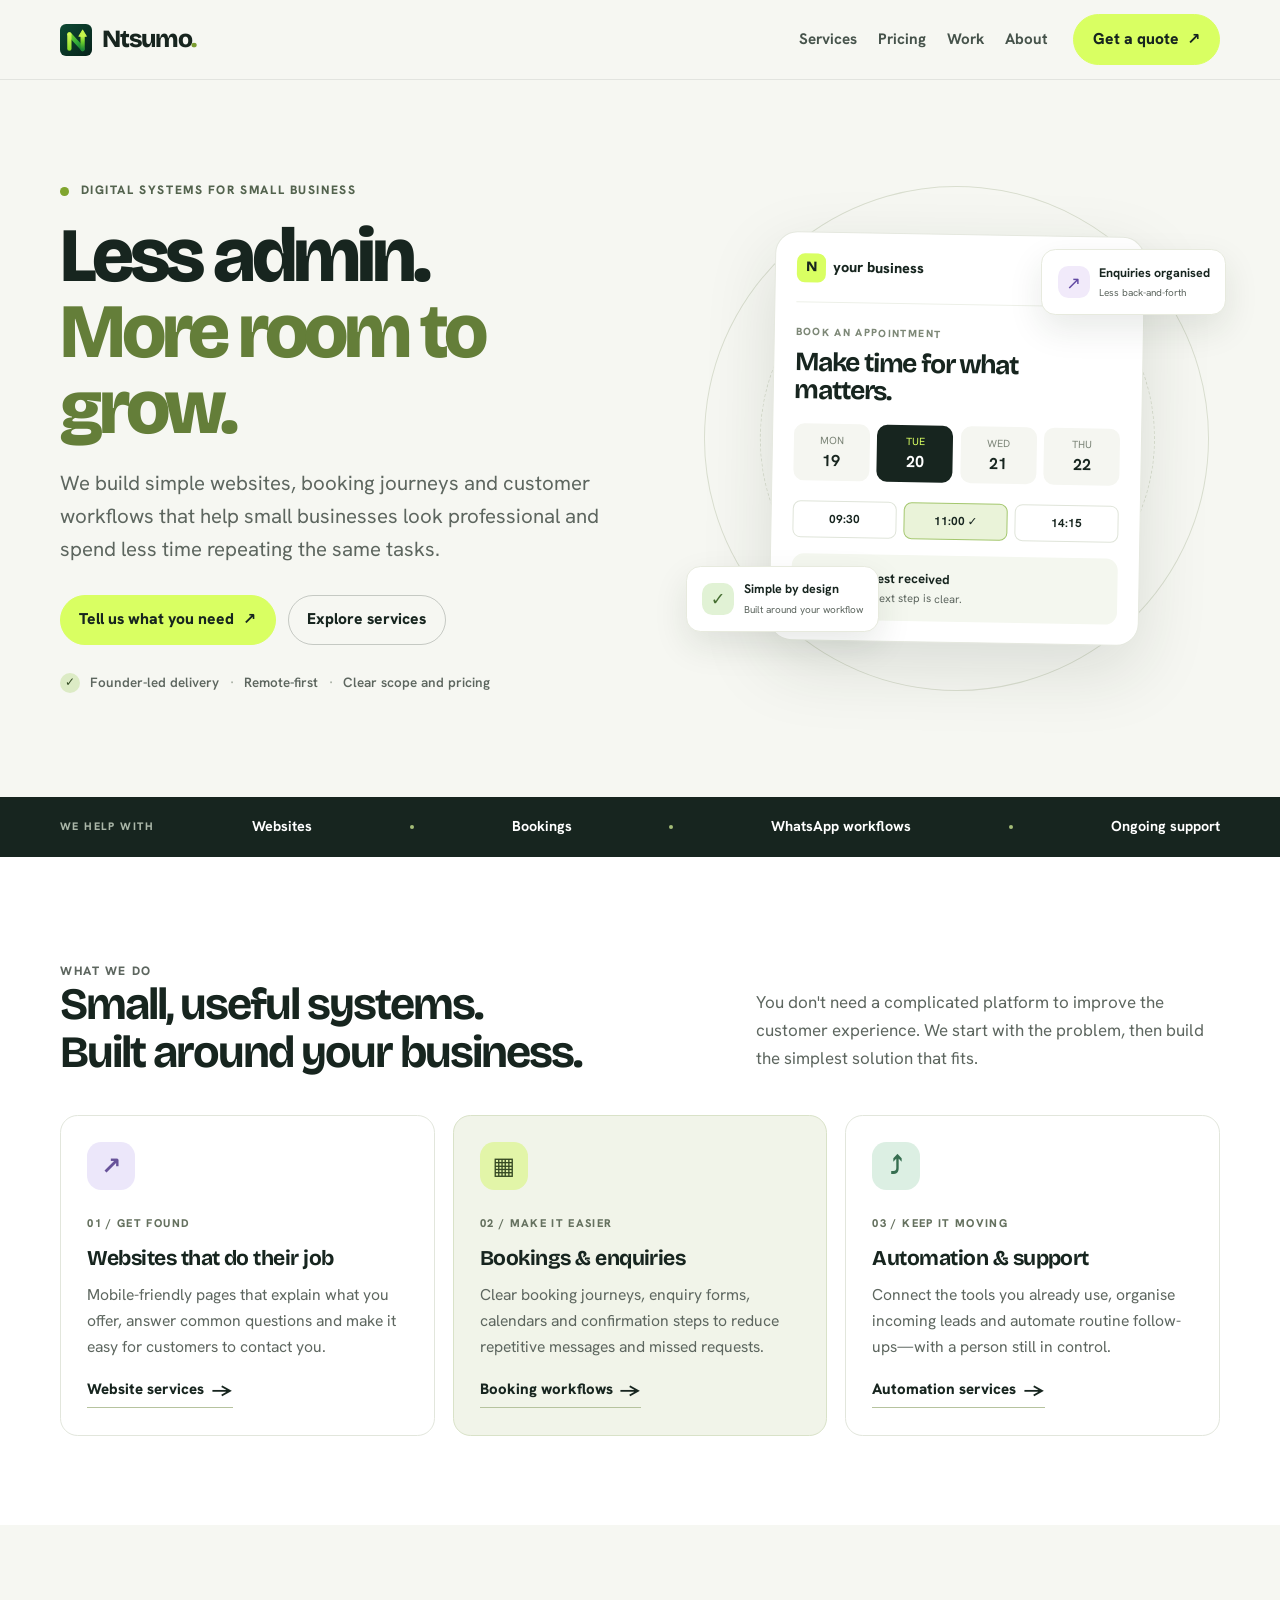
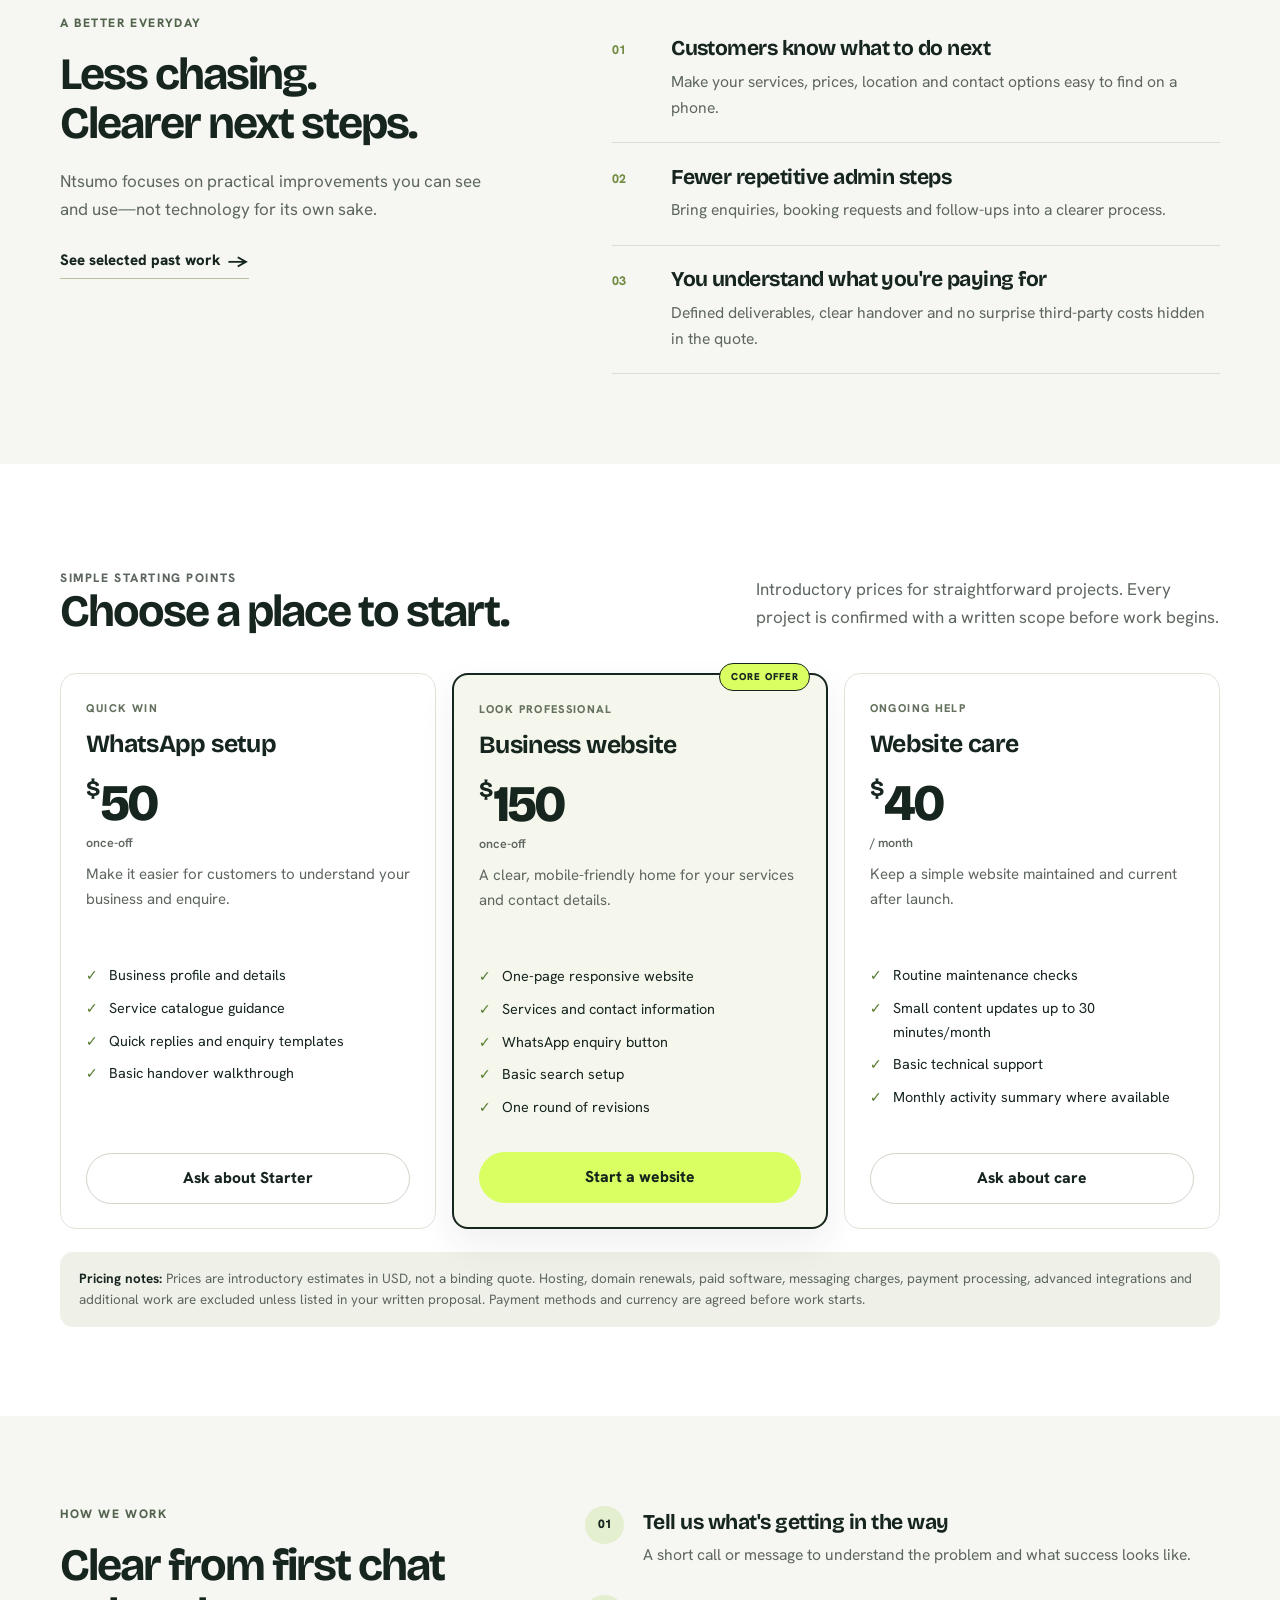
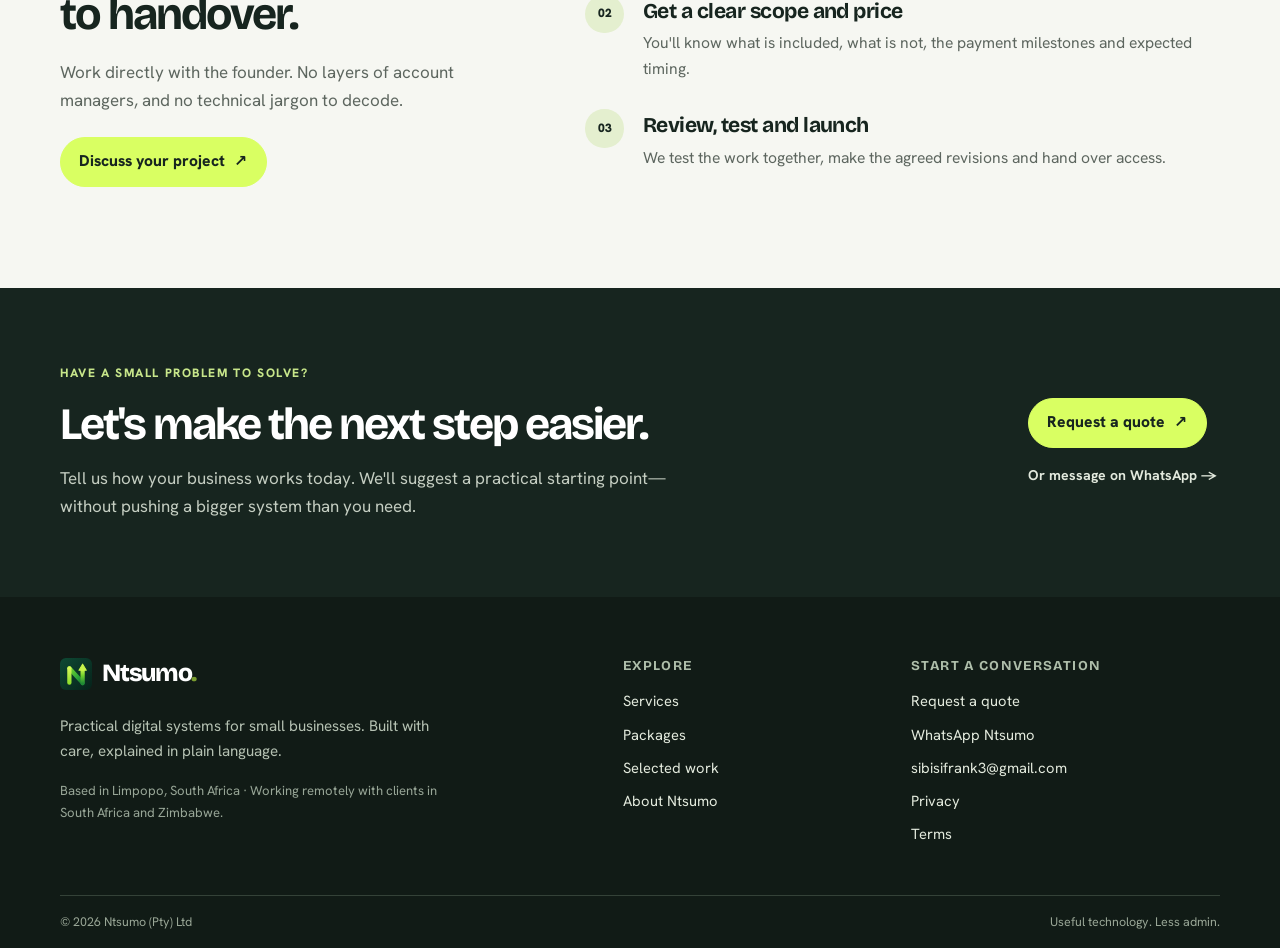
==== commit a6b2d15c: "Add Ntsumo logo and favicons Replace the CSS letter mark with the new logo in the header and footer," ====
--- a/index.html
+++ b/index.html
@@ -15,7 +15,10 @@
 <meta property="og:url" content="https://ntsumogroup.github.io/">
 <meta property="og:image" content="https://ntsumogroup.github.io/assets/og-image.png">
 <meta name="twitter:card" content="summary_large_image">
+<link rel="icon" href="/favicon.ico" sizes="32x32">
 <link rel="icon" href="/favicon.svg" type="image/svg+xml">
+<link rel="apple-touch-icon" href="/apple-touch-icon.png">
+<link rel="manifest" href="/site.webmanifest">
 <link rel="preconnect" href="https://fonts.googleapis.com">
 <link rel="preconnect" href="https://fonts.gstatic.com" crossorigin>
 <link href="https://fonts.googleapis.com/css2?family=Bricolage+Grotesque:opsz,wght@12..96,600..800&family=Hanken+Grotesk:wght@400;500;600;700&display=swap" rel="stylesheet">
@@ -24,7 +27,7 @@
 </head>
 <body><a class="skip" href="#main">Skip to content</a>
 <header class="site-header"><div class="wrap header-inner">
-<a class="brand" href="/" aria-label="Ntsumo home"><span class="brand-mark" aria-hidden="true">N</span><span>Ntsumo<span class="brand-dot">.</span></span></a>
+<a class="brand" href="/" aria-label="Ntsumo home"><img class="brand-mark" src="/favicon.svg" alt="" width="32" height="32"><span>Ntsumo<span class="brand-dot">.</span></span></a>
 <nav class="nav" aria-label="Main navigation"><a href="/services/">Services</a><a href="/#pricing">Pricing</a><a href="/work/">Work</a><a href="/about/">About</a><a class="btn btn-primary nav-cta" href="/contact/">Get a quote <span aria-hidden="true">↗</span></a></nav>
 </div></header>
 <main id="main">
@@ -54,7 +57,7 @@
 <section class="section"><div class="wrap process-grid"><div><p class="eyebrow">HOW WE WORK</p><h2>Clear from first chat to handover.</h2><p class="section-intro">Work directly with the founder. No layers of account managers, and no technical jargon to decode.</p><a class="btn btn-primary" href="/contact/">Discuss your project <span aria-hidden="true">↗</span></a></div><ol class="process-list"><li><span>01</span><div><h3>Tell us what's getting in the way</h3><p>A short call or message to understand the problem and what success looks like.</p></div></li><li><span>02</span><div><h3>Get a clear scope and price</h3><p>You'll know what is included, what is not, the payment milestones and expected timing.</p></div></li><li><span>03</span><div><h3>Review, test and launch</h3><p>We test the work together, make the agreed revisions and hand over access.</p></div></li></ol></div></section>
 <section class="band band-new"><div class="wrap band-content"><div><p class="eyebrow">HAVE A SMALL PROBLEM TO SOLVE?</p><h2>Let's make the next step easier.</h2><p>Tell us how your business works today. We'll suggest a practical starting point—without pushing a bigger system than you need.</p></div><div class="band-actions"><a class="btn btn-primary" href="/contact/">Request a quote <span aria-hidden="true">↗</span></a><a class="band-whatsapp" href="https://wa.me/27614979449?text=Hi%20Ntsumo%2C%20I%27d%20like%20to%20discuss%20a%20digital%20solution%20for%20my%20business." rel="noopener">Or message on WhatsApp →</a></div></div></section>
 </main><footer class="site-footer"><div class="wrap footer-grid">
-<div class="footer-brand"><a class="brand brand-light" href="/"><span class="brand-mark" aria-hidden="true">N</span><span>Ntsumo<span class="brand-dot">.</span></span></a><p>Practical digital systems for small businesses. Built with care, explained in plain language.</p><p class="footer-location">Based in Limpopo, South Africa · Working remotely with clients in South Africa and Zimbabwe.</p></div>
+<div class="footer-brand"><a class="brand brand-light" href="/"><img class="brand-mark" src="/favicon.svg" alt="" width="32" height="32"><span>Ntsumo<span class="brand-dot">.</span></span></a><p>Practical digital systems for small businesses. Built with care, explained in plain language.</p><p class="footer-location">Based in Limpopo, South Africa · Working remotely with clients in South Africa and Zimbabwe.</p></div>
 <div><h2>Explore</h2><ul><li><a href="/services/">Services</a></li><li><a href="/#pricing">Packages</a></li><li><a href="/work/">Selected work</a></li><li><a href="/about/">About Ntsumo</a></li></ul></div>
 <div><h2>Start a conversation</h2><ul><li><a href="/contact/">Request a quote</a></li><li><a href="https://wa.me/27614979449" rel="noopener">WhatsApp Ntsumo</a></li><li><a href="mailto:sibisifrank3@gmail.com">sibisifrank3@gmail.com</a></li><li><a href="/privacy/">Privacy</a></li><li><a href="/terms/">Terms</a></li></ul></div>
 </div><div class="wrap footer-bottom"><span>© 2026 Ntsumo (Pty) Ltd</span><span>Useful technology. Less admin.</span></div></footer>
--- a/assets/style.css
+++ b/assets/style.css
@@ -1,7 +1,7 @@
 /* Ntsumo visual refresh: warm paper, forest ink, vivid citrus accents. */
 :root{--ink:#17251f;--paper:#f6f7f2;--white:#fff;--lilac:#e9e8f5;--lilac-line:#dcded5;--saffron:#d9ff62;--saffron-press:#c5ed4b;--mint:#d9f2e4;--muted:#5d665f;--focus:#386d4b;--error-bg:#fbe3e0;--font-head:"Bricolage Grotesque",system-ui,-apple-system,"Segoe UI",sans-serif;--font-body:"Hanken Grotesk",system-ui,-apple-system,"Segoe UI",sans-serif;--wrap:1160px}
 *,*::before,*::after{box-sizing:border-box}html{-webkit-text-size-adjust:100%;scroll-behavior:smooth;scroll-padding-top:6rem}body{margin:0;background:var(--paper);color:var(--ink);font-family:var(--font-body);font-size:1.0625rem;line-height:1.65}img{max-width:100%;display:block}h1,h2,h3{font-family:var(--font-head);margin:0;line-height:1.08;letter-spacing:-.035em}h1{font-size:clamp(2.65rem,6vw,5.4rem);font-weight:800;line-height:.99;letter-spacing:-.055em}h2{font-size:clamp(1.9rem,3.5vw,3.15rem);font-weight:700;letter-spacing:-.045em}h3{font-size:1.32rem;font-weight:700;line-height:1.2;letter-spacing:-.025em}p{margin:0 0 1em}a{color:inherit;text-decoration-thickness:1.5px;text-underline-offset:.2em}a:hover{text-decoration-color:#7a9c30}:focus-visible{outline:3px solid var(--focus);outline-offset:4px;border-radius:4px}.wrap{width:min(100% - 2.5rem,var(--wrap));margin-inline:auto}.muted{color:var(--muted)}.skip{position:absolute;left:-999px;top:0;z-index:99;background:var(--ink);color:var(--white);padding:.75rem 1rem}.skip:focus{left:0}.eyebrow{font-size:.76rem;font-weight:800;letter-spacing:.13em;line-height:1.4;margin:0 0 1.15rem;color:#53634e}.eyebrow-dot{display:inline-block;width:.55rem;height:.55rem;background:#80a52e;border-radius:50%;margin-right:.45rem;vertical-align:middle}.lede{font-size:clamp(1.1rem,2vw,1.28rem);max-width:39rem;margin-top:1.35rem;color:var(--muted);line-height:1.6}
-/* Header */.site-header{position:sticky;top:0;z-index:50;background:rgba(246,247,242,.94);backdrop-filter:blur(14px);border-bottom:1px solid rgba(23,37,31,.09)}.header-inner{display:flex;align-items:center;justify-content:space-between;gap:1rem;padding-block:.9rem}.brand{display:inline-flex;align-items:center;gap:.65rem;text-decoration:none;font-family:var(--font-head);font-weight:800;font-size:1.55rem;letter-spacing:-.055em;white-space:nowrap}.brand-mark{width:2rem;height:2rem;display:grid;place-items:center;border-radius:.65rem;background:var(--saffron);color:var(--ink);font-size:1rem;font-weight:800;transform:rotate(-4deg)}.brand-dot{color:#7a9c30}.nav{display:flex;align-items:center;flex-wrap:wrap;gap:.45rem 1.3rem;font-size:.95rem;font-weight:700}.nav a:not(.btn){text-decoration:none;color:#46534b}.nav a:not(.btn):hover,.nav a[aria-current=page]:not(.btn){color:var(--ink)}.nav-cta{margin-left:.25rem}.btn{display:inline-flex;align-items:center;justify-content:center;gap:.55rem;cursor:pointer;text-decoration:none;font-family:var(--font-body);font-weight:800;font-size:.98rem;line-height:1.2;padding:.92rem 1.15rem;border-radius:999px;border:1.5px solid var(--ink);background:transparent;color:var(--ink);transition:transform .18s ease,background .18s ease,border-color .18s ease}.btn:hover{transform:translateY(-1px);text-decoration:none}.btn-primary{background:var(--saffron);border-color:var(--saffron)}.btn-primary:hover{background:var(--saffron-press);border-color:var(--saffron-press)}.btn-quiet{border-color:rgba(23,37,31,.22)}.btn-quiet:hover,.btn-outline:hover{background:#ecefe6}.btn-outline{border-color:#cfd5c9}.btn-full{width:100%}.actions{display:flex;flex-wrap:wrap;gap:.75rem;margin-top:1.8rem}
+/* Header */.site-header{position:sticky;top:0;z-index:50;background:rgba(246,247,242,.94);backdrop-filter:blur(14px);border-bottom:1px solid rgba(23,37,31,.09)}.header-inner{display:flex;align-items:center;justify-content:space-between;gap:1rem;padding-block:.9rem}.brand{display:inline-flex;align-items:center;gap:.65rem;text-decoration:none;font-family:var(--font-head);font-weight:800;font-size:1.55rem;letter-spacing:-.055em;white-space:nowrap}.brand-mark{width:2rem;height:2rem;display:block;flex:none}.brand-dot{color:#7a9c30}.nav{display:flex;align-items:center;flex-wrap:wrap;gap:.45rem 1.3rem;font-size:.95rem;font-weight:700}.nav a:not(.btn){text-decoration:none;color:#46534b}.nav a:not(.btn):hover,.nav a[aria-current=page]:not(.btn){color:var(--ink)}.nav-cta{margin-left:.25rem}.btn{display:inline-flex;align-items:center;justify-content:center;gap:.55rem;cursor:pointer;text-decoration:none;font-family:var(--font-body);font-weight:800;font-size:.98rem;line-height:1.2;padding:.92rem 1.15rem;border-radius:999px;border:1.5px solid var(--ink);background:transparent;color:var(--ink);transition:transform .18s ease,background .18s ease,border-color .18s ease}.btn:hover{transform:translateY(-1px);text-decoration:none}.btn-primary{background:var(--saffron);border-color:var(--saffron)}.btn-primary:hover{background:var(--saffron-press);border-color:var(--saffron-press)}.btn-quiet{border-color:rgba(23,37,31,.22)}.btn-quiet:hover,.btn-outline:hover{background:#ecefe6}.btn-outline{border-color:#cfd5c9}.btn-full{width:100%}.actions{display:flex;flex-wrap:wrap;gap:.75rem;margin-top:1.8rem}
 /* Hero */.hero-new{padding-block:clamp(3.8rem,8vw,7.5rem);overflow:hidden}.hero-grid{display:grid;grid-template-columns:minmax(0,1.04fr) minmax(0,.96fr);gap:clamp(2rem,5vw,5rem);align-items:center}.hero-copy h1 span{color:#647e39}.hero-copy .lede{max-width:36rem}.trust-line{display:flex;flex-wrap:wrap;align-items:center;gap:.45rem .65rem;margin-top:1.7rem;font-size:.84rem;color:var(--muted);font-weight:600}.trust-check{display:grid;place-items:center;width:1.25rem;height:1.25rem;border-radius:50%;background:#dcebc5;color:#354b25;font-size:.75rem}.trust-sep{color:#a1a99e}.hero-visual{position:relative;min-height:440px;display:grid;place-items:center}.visual-orbit{position:absolute;border:1px solid #d9decf;border-radius:50%;aspect-ratio:1}.orbit-one{width:96%;transform:rotate(-16deg)}.orbit-two{width:75%;transform:rotate(24deg);border-style:dashed}.visual-card-main{position:relative;z-index:2;width:min(100%,370px);padding:1.3rem;background:#fff;border:1px solid #e5e8df;border-radius:1.4rem;box-shadow:0 24px 70px rgba(29,47,34,.13);transform:rotate(1deg)}.mock-top{display:flex;justify-content:space-between;align-items:center;gap:1rem;padding-bottom:1.2rem;border-bottom:1px solid #edf0e8}.mock-brand{display:flex;align-items:center;gap:.5rem;font-weight:800;font-size:.9rem}.mock-logo{display:grid;place-items:center;background:var(--saffron);width:1.8rem;height:1.8rem;border-radius:.5rem;font-family:var(--font-head)}.mock-status{font-size:.7rem;color:#4c824b;font-weight:800}.mock-kicker{margin:1.3rem 0 .45rem;font-size:.65rem;font-weight:800;letter-spacing:.13em;color:#7d8877}.visual-card-main h2{font-size:1.65rem;max-width:16rem}.mock-date{display:grid;grid-template-columns:repeat(4,1fr);gap:.45rem;margin:1.2rem 0}.mock-date span{background:#f5f6f1;border-radius:.65rem;padding:.55rem .2rem;text-align:center;font-size:.65rem;color:#7b8477;line-height:1.5}.mock-date b{font-size:1rem;color:var(--ink)}.mock-date .selected-date{background:var(--ink);color:#d9ff62}.mock-date .selected-date b{color:#fff}.mock-slots{display:flex;gap:.45rem}.mock-slots span{flex:1;border:1px solid #dfe4d9;border-radius:.5rem;text-align:center;padding:.5rem .1rem;font-size:.73rem;font-weight:700}.mock-slots .slot-selected{background:#eaf3d9;border-color:#a4c76e}.mock-confirm{display:flex;align-items:center;gap:.7rem;background:#f4f7ef;padding:.8rem;border-radius:.75rem;margin-top:1rem}.confirm-icon{display:grid;place-items:center;width:2rem;height:2rem;border-radius:50%;background:#d8eeb5;color:#385327;font-weight:900}.mock-confirm b,.mock-confirm small{display:block}.mock-confirm b{font-size:.82rem}.mock-confirm small{font-size:.7rem;color:var(--muted)}.float-note{position:absolute;z-index:3;display:flex;align-items:center;gap:.6rem;padding:.8rem .95rem;background:white;border:1px solid #e7eade;border-radius:.9rem;box-shadow:0 14px 34px rgba(29,47,34,.1);font-size:.75rem}.float-note b,.float-note small{display:block}.float-note b{font-size:.78rem}.float-note small{color:var(--muted);margin-top:.1rem}.note-top{top:7%;right:-.4rem}.note-bottom{bottom:6%;left:-.5rem}.float-icon{display:grid;place-items:center;width:2rem;height:2rem;border-radius:.65rem;background:#f1eafa;color:#6249a3;font-size:1.1rem}.green-icon{background:#e1f2d5;color:#456e31}.proof-strip{background:var(--ink);color:#fff}.proof-inner{display:flex;align-items:center;justify-content:space-between;gap:1rem;flex-wrap:wrap;padding-block:1.15rem}.proof-inner>span{font-size:.68rem;color:#aab6a8;letter-spacing:.13em;font-weight:800}.proof-inner b{font-size:.9rem}.proof-inner i{width:4px;height:4px;border-radius:50%;background:#a5bd78}
 /* General sections */.section{padding-block:clamp(3.7rem,7vw,6rem)}.section-white{background:var(--white)}.section-head{margin-bottom:2.4rem}.section-head p{margin:1rem 0 0;color:var(--muted);max-width:40rem}.section-head-row{display:grid;grid-template-columns:minmax(0,1fr) minmax(16rem,.7fr);align-items:end;gap:2rem}.section-head-row>p{margin:0 0 .25rem}.service-cards{display:grid;grid-template-columns:repeat(3,minmax(0,1fr));gap:1.1rem}.service-card{padding:1.65rem;border:1px solid #e2e6dc;border-radius:1.1rem;background:#fff;min-height:320px;display:flex;flex-direction:column;align-items:flex-start}.featured-card{background:#f1f4e9;border-color:#d9e2c8}.service-icon{width:3rem;height:3rem;display:grid;place-items:center;border-radius:.9rem;font-size:1.5rem;font-weight:800;margin-bottom:1.5rem}.icon-lilac{background:#ece7fa;color:#68539a}.icon-yellow{background:#e2f5a8;color:#354923}.icon-green{background:#dcefe3;color:#366e50}.card-label{font-size:.7rem;letter-spacing:.12em;font-weight:800;color:#65715f;margin:0 0 .8rem}.service-card h3{margin-bottom:.7rem}.service-card p:not(.card-label){color:var(--muted);font-size:.98rem}.text-link{font-weight:800;font-size:.94rem;text-decoration:none;border-bottom:1px solid #b6c39e;padding-bottom:.18rem;display:inline-flex;gap:.45rem;align-items:center;margin-top:auto}.text-link span{font-size:1.1rem}.outcomes-grid{display:grid;grid-template-columns:minmax(0,.85fr) minmax(0,1.15fr);gap:clamp(2rem,8vw,8rem)}.section-intro{max-width:27rem;color:var(--muted);margin:1.25rem 0 1.4rem}.outcome-list article{display:grid;grid-template-columns:2.7rem 1fr;gap:1rem;padding:1.35rem 0;border-bottom:1px solid var(--lilac-line)}.outcome-num{font-size:.78rem;font-weight:800;color:#728c43;padding-top:.25rem}.outcome-list h3{margin-bottom:.45rem}.outcome-list p{color:var(--muted);margin:0;font-size:.98rem}
 /* Pricing */.pricing-grid{display:grid;grid-template-columns:repeat(3,minmax(0,1fr));gap:1rem;align-items:stretch}.price-card{position:relative;border:1px solid #dfe4d9;background:#fff;border-radius:1rem;padding:1.55rem;display:flex;flex-direction:column;align-items:flex-start}.price-card-featured{border:2px solid var(--ink);background:#f5f7ed;box-shadow:0 15px 35px rgba(23,37,31,.07)}.popular-tag{position:absolute;top:-.75rem;right:1rem;background:var(--saffron);border:1px solid var(--ink);border-radius:999px;padding:.3rem .65rem;font-size:.62rem;font-weight:900;letter-spacing:.1em}.price-card h3{font-size:1.55rem}.price{font-family:var(--font-head);font-size:3.2rem;line-height:1;margin:1.1rem 0 .8rem;font-weight:800;letter-spacing:-.06em}.price>span{font-size:1.4rem;vertical-align:top;letter-spacing:0}.price small{display:block;font-family:var(--font-body);font-size:.78rem;letter-spacing:0;color:var(--muted);font-weight:600;margin-top:.5rem}.price-summary{color:var(--muted);font-size:.94rem;min-height:4.5rem}.check-list{list-style:none;padding:0;margin:.4rem 0 1.5rem}.check-list li{position:relative;padding-left:1.45rem;margin:.55rem 0;font-size:.9rem}.check-list li:before{content:"✓";position:absolute;left:0;top:0;color:#567b31;font-weight:900}.price-card .btn{margin-top:auto;width:100%}.pricing-note{font-size:.84rem;line-height:1.6;color:var(--muted);background:#eff1e9;border-radius:.8rem;padding:1rem 1.2rem;margin:1.4rem 0 0}.pricing-note b{color:var(--ink)}
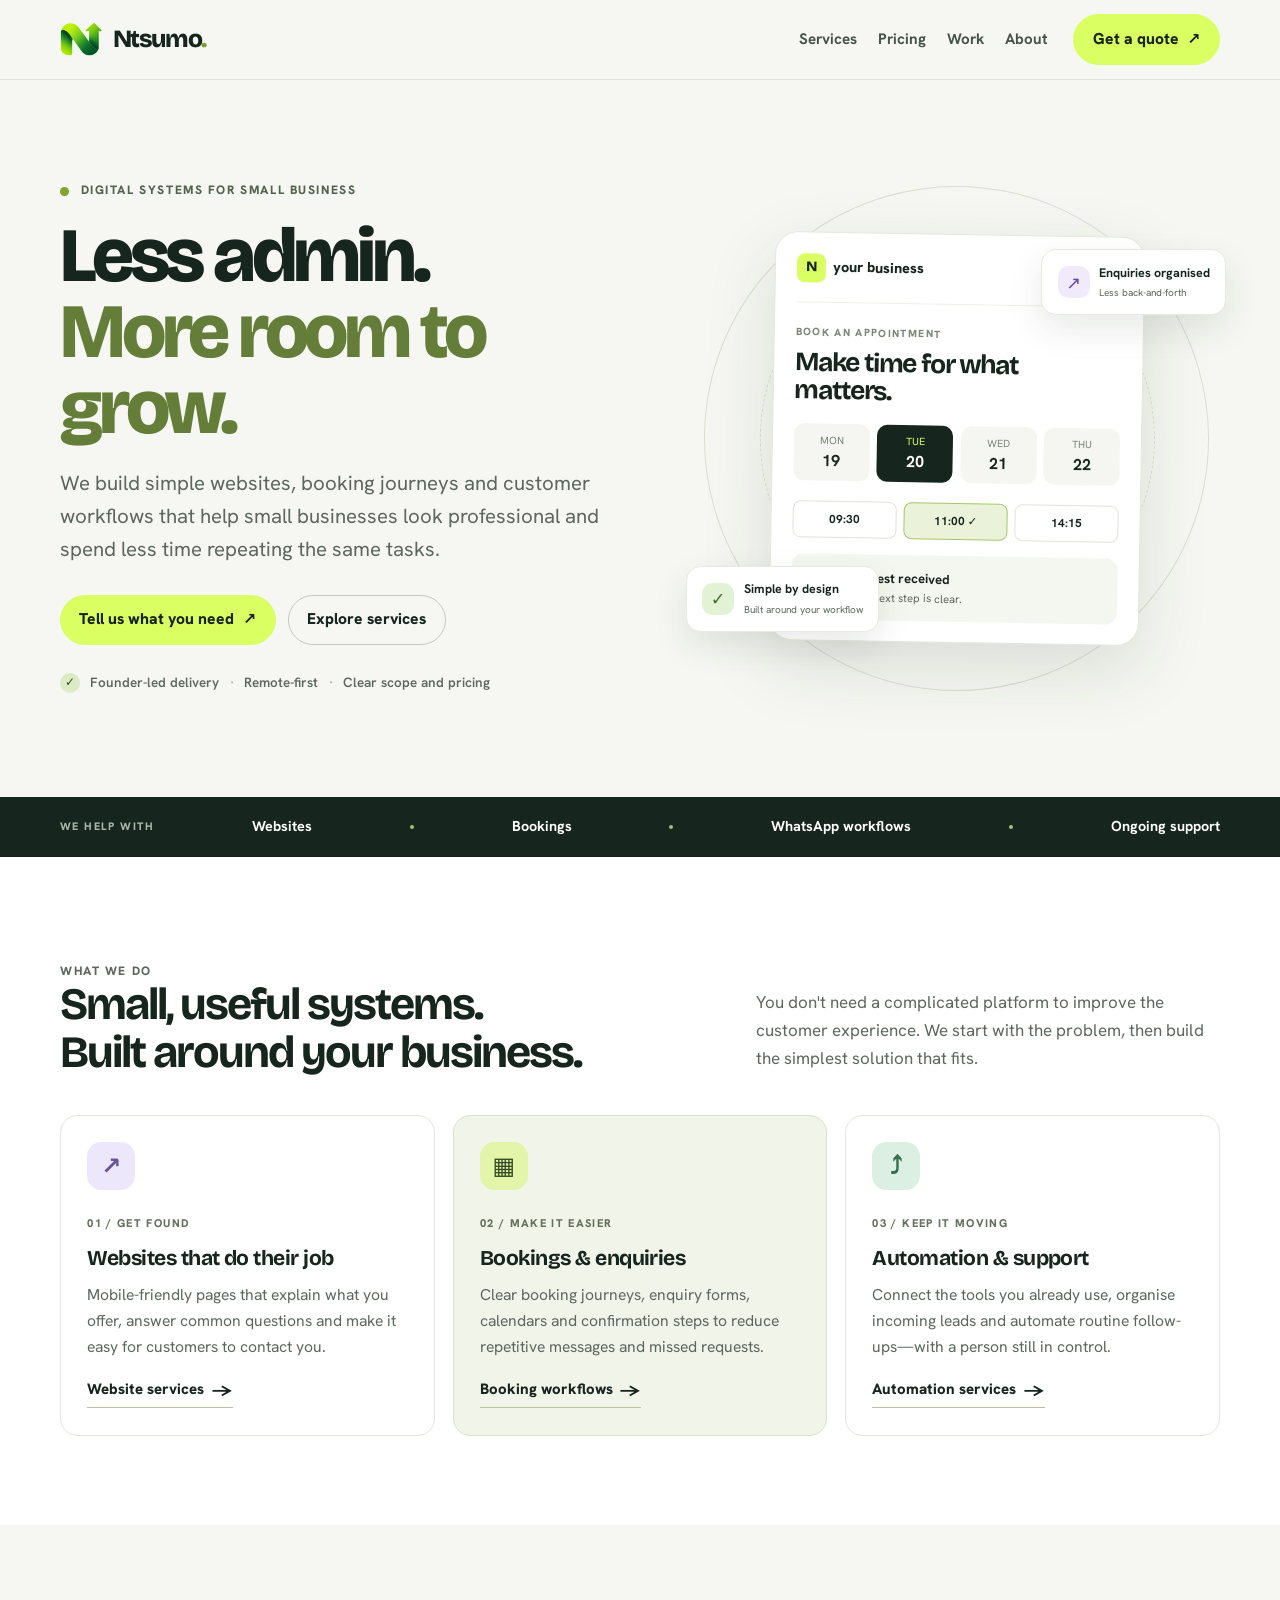
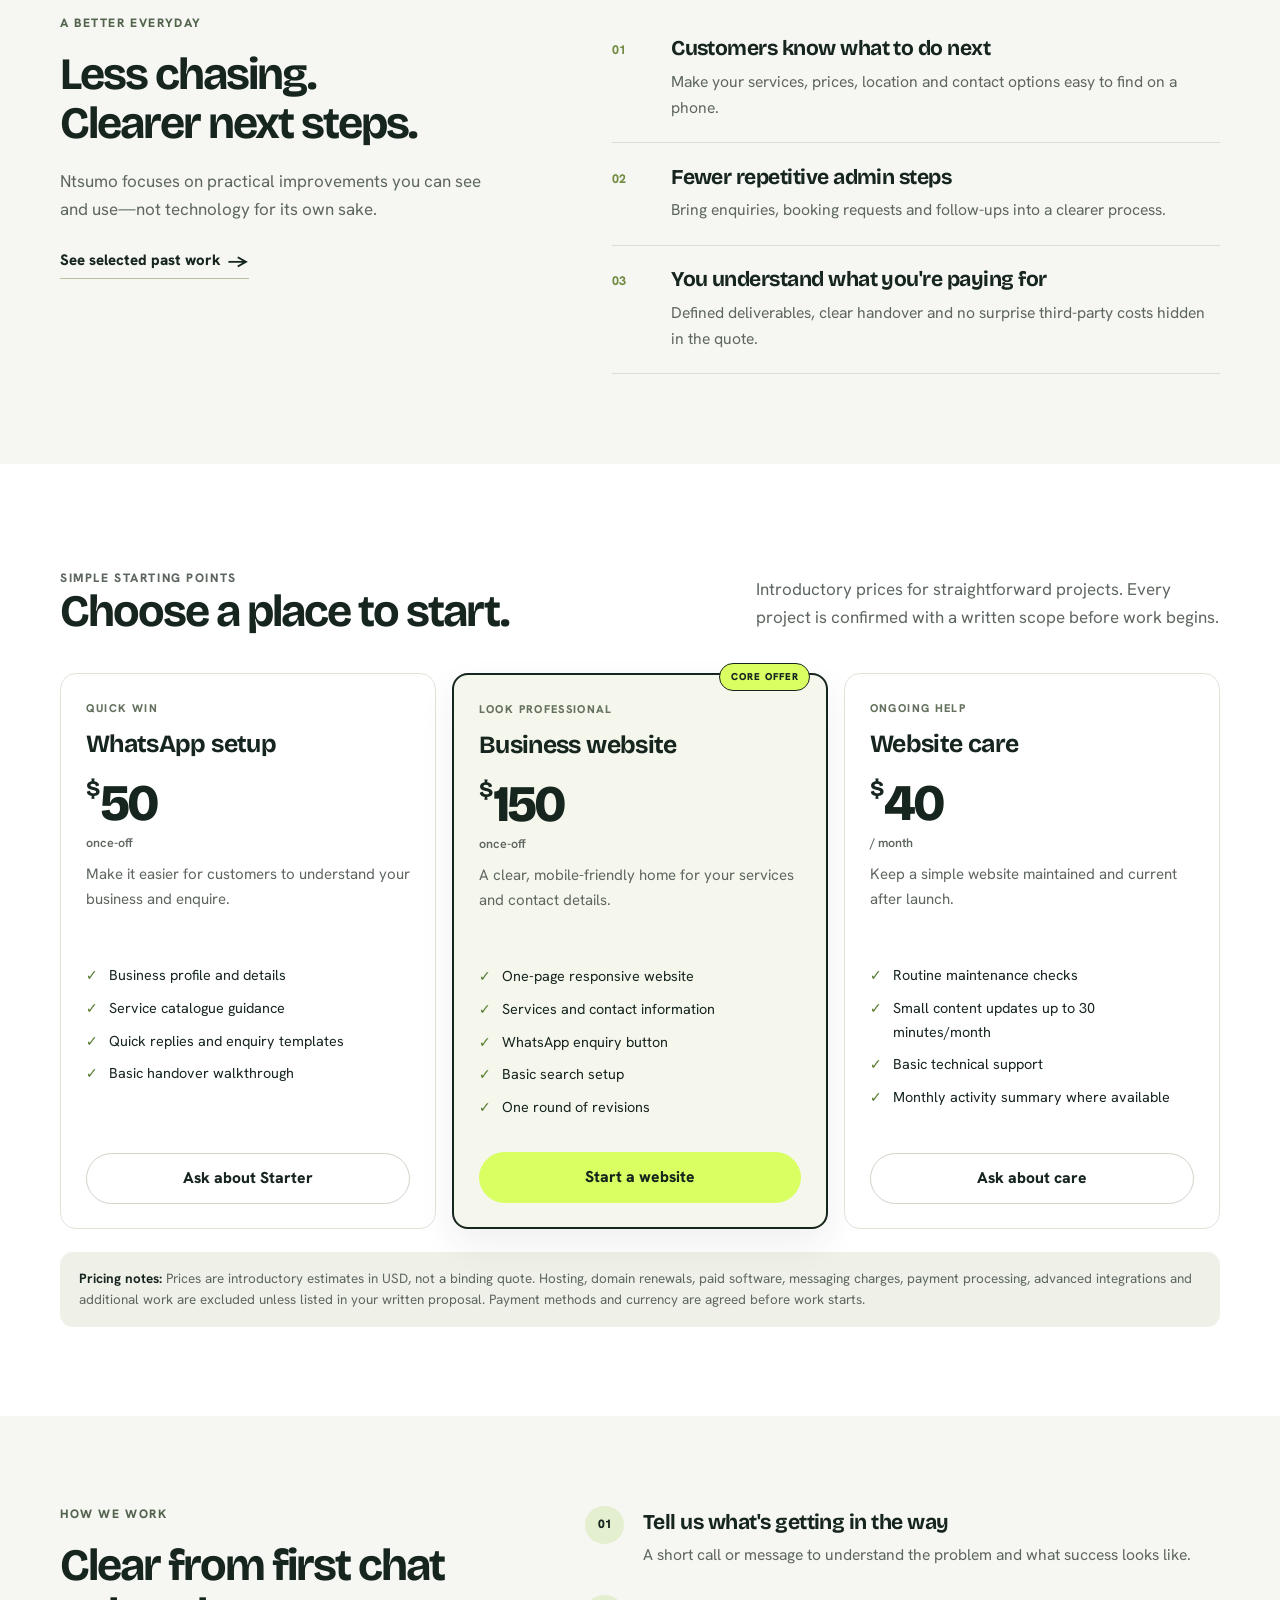
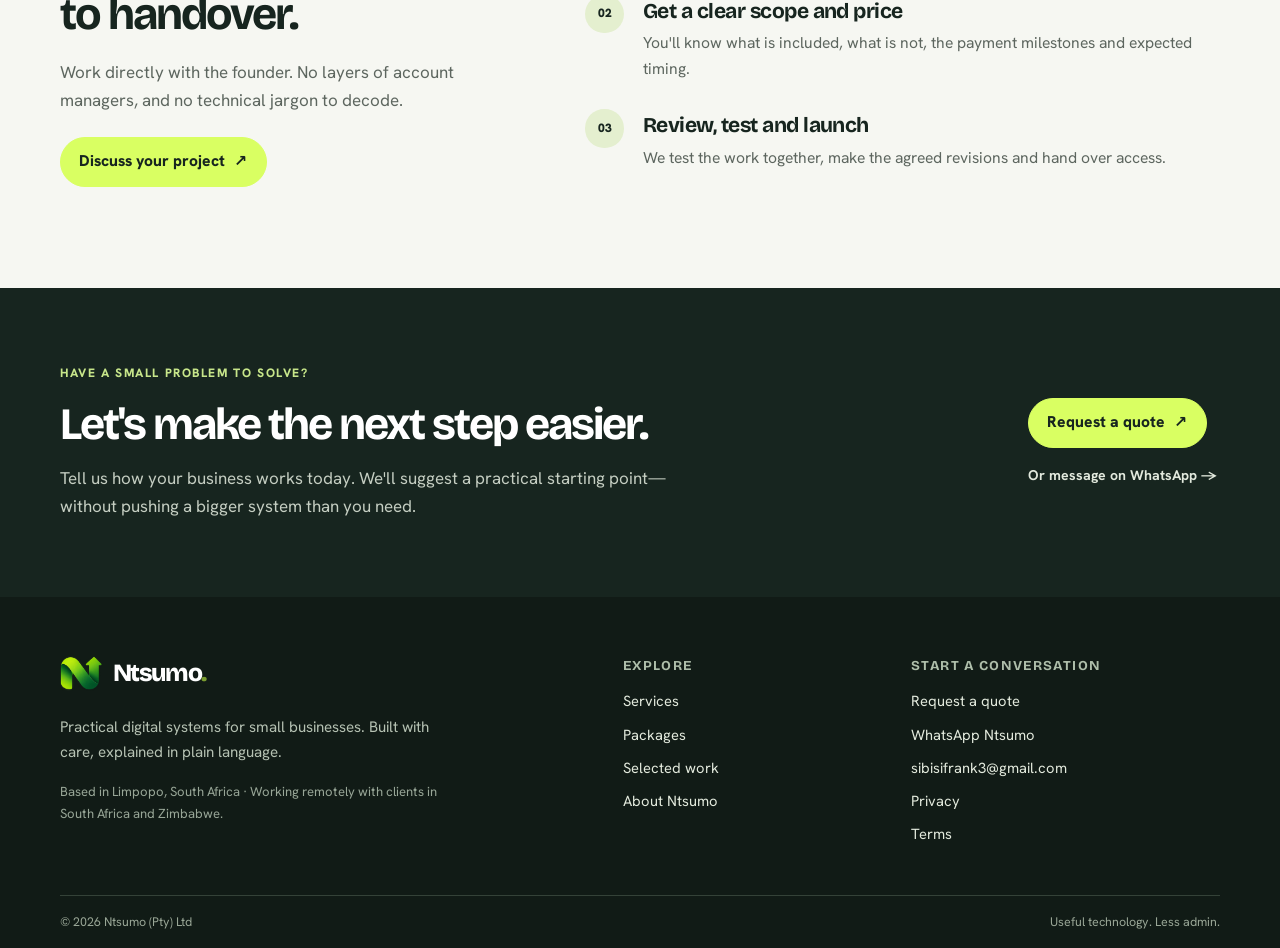
==== commit 55fc96f3: "Use the Ntsumo N mark sitewide and refresh share image Replace the header/footer mark, favicons and " ====
--- a/index.html
+++ b/index.html
@@ -5,15 +5,18 @@
 <meta name="viewport" content="width=device-width, initial-scale=1">
 <title>Ntsumo | Websites, bookings & business automation</title>
 <meta name="description" content="Ntsumo helps small businesses in South Africa and Zimbabwe improve their websites, booking journeys and repetitive admin with practical digital tools.">
-<link rel="canonical" href="https://ntsumogroup.github.io/">
+<link rel="canonical" href="https://ntsumo.co.za/">
 <meta name="theme-color" content="#17251f">
 <meta property="og:type" content="website">
 <meta property="og:site_name" content="Ntsumo">
 <meta property="og:locale" content="en_ZA">
 <meta property="og:title" content="Ntsumo | Websites, bookings & business automation">
 <meta property="og:description" content="Ntsumo helps small businesses in South Africa and Zimbabwe improve their websites, booking journeys and repetitive admin with practical digital tools.">
-<meta property="og:url" content="https://ntsumogroup.github.io/">
-<meta property="og:image" content="https://ntsumogroup.github.io/assets/og-image.png">
+<meta property="og:url" content="https://ntsumo.co.za/">
+<meta property="og:image" content="https://ntsumo.co.za/assets/og-share.png">
+<meta property="og:image:width" content="1200">
+<meta property="og:image:height" content="630">
+<meta property="og:image:alt" content="Ntsumo: Less admin. More room to grow.">
 <meta name="twitter:card" content="summary_large_image">
 <link rel="icon" href="/favicon.ico" sizes="32x32">
 <link rel="icon" href="/favicon.svg" type="image/svg+xml">
@@ -23,11 +26,11 @@
 <link rel="preconnect" href="https://fonts.gstatic.com" crossorigin>
 <link href="https://fonts.googleapis.com/css2?family=Bricolage+Grotesque:opsz,wght@12..96,600..800&family=Hanken+Grotesk:wght@400;500;600;700&display=swap" rel="stylesheet">
 <link rel="stylesheet" href="/assets/style.css">
-<script type="application/ld+json">{"@context":"https://schema.org","@type":"ProfessionalService","name":"Ntsumo","url":"https://ntsumogroup.github.io/","description":"Founder-led websites, booking workflows and practical business automation for small businesses in South Africa and Zimbabwe.","areaServed":[{"@type":"Country","name":"South Africa"},{"@type":"Country","name":"Zimbabwe"}],"founder":{"@type":"Person","name":"Ntsako Sibisi","sameAs":"https://www.linkedin.com/in/ntsako-sibisi-b88555b2/"},"sameAs":["https://www.linkedin.com/in/ntsako-sibisi-b88555b2/"]}</script>
+<script type="application/ld+json">{"@context":"https://schema.org","@type":"ProfessionalService","name":"Ntsumo","url":"https://ntsumo.co.za/","description":"Founder-led websites, booking workflows and practical business automation for small businesses in South Africa and Zimbabwe.","areaServed":[{"@type":"Country","name":"South Africa"},{"@type":"Country","name":"Zimbabwe"}],"founder":{"@type":"Person","name":"Ntsako Sibisi","sameAs":"https://www.linkedin.com/in/ntsako-sibisi-b88555b2/"},"sameAs":["https://www.linkedin.com/in/ntsako-sibisi-b88555b2/"]}</script>
 </head>
 <body><a class="skip" href="#main">Skip to content</a>
 <header class="site-header"><div class="wrap header-inner">
-<a class="brand" href="/" aria-label="Ntsumo home"><img class="brand-mark" src="/favicon.svg" alt="" width="32" height="32"><span>Ntsumo<span class="brand-dot">.</span></span></a>
+<a class="brand" href="/" aria-label="Ntsumo home"><img class="brand-mark" src="/assets/ntsumo-mark.png" alt="" width="42" height="34"><span>Ntsumo<span class="brand-dot">.</span></span></a>
 <nav class="nav" aria-label="Main navigation"><a href="/services/">Services</a><a href="/#pricing">Pricing</a><a href="/work/">Work</a><a href="/about/">About</a><a class="btn btn-primary nav-cta" href="/contact/">Get a quote <span aria-hidden="true">↗</span></a></nav>
 </div></header>
 <main id="main">
@@ -57,7 +60,7 @@
 <section class="section"><div class="wrap process-grid"><div><p class="eyebrow">HOW WE WORK</p><h2>Clear from first chat to handover.</h2><p class="section-intro">Work directly with the founder. No layers of account managers, and no technical jargon to decode.</p><a class="btn btn-primary" href="/contact/">Discuss your project <span aria-hidden="true">↗</span></a></div><ol class="process-list"><li><span>01</span><div><h3>Tell us what's getting in the way</h3><p>A short call or message to understand the problem and what success looks like.</p></div></li><li><span>02</span><div><h3>Get a clear scope and price</h3><p>You'll know what is included, what is not, the payment milestones and expected timing.</p></div></li><li><span>03</span><div><h3>Review, test and launch</h3><p>We test the work together, make the agreed revisions and hand over access.</p></div></li></ol></div></section>
 <section class="band band-new"><div class="wrap band-content"><div><p class="eyebrow">HAVE A SMALL PROBLEM TO SOLVE?</p><h2>Let's make the next step easier.</h2><p>Tell us how your business works today. We'll suggest a practical starting point—without pushing a bigger system than you need.</p></div><div class="band-actions"><a class="btn btn-primary" href="/contact/">Request a quote <span aria-hidden="true">↗</span></a><a class="band-whatsapp" href="https://wa.me/27614979449?text=Hi%20Ntsumo%2C%20I%27d%20like%20to%20discuss%20a%20digital%20solution%20for%20my%20business." rel="noopener">Or message on WhatsApp →</a></div></div></section>
 </main><footer class="site-footer"><div class="wrap footer-grid">
-<div class="footer-brand"><a class="brand brand-light" href="/"><img class="brand-mark" src="/favicon.svg" alt="" width="32" height="32"><span>Ntsumo<span class="brand-dot">.</span></span></a><p>Practical digital systems for small businesses. Built with care, explained in plain language.</p><p class="footer-location">Based in Limpopo, South Africa · Working remotely with clients in South Africa and Zimbabwe.</p></div>
+<div class="footer-brand"><a class="brand brand-light" href="/"><img class="brand-mark" src="/assets/ntsumo-mark.png" alt="" width="42" height="34"><span>Ntsumo<span class="brand-dot">.</span></span></a><p>Practical digital systems for small businesses. Built with care, explained in plain language.</p><p class="footer-location">Based in Limpopo, South Africa · Working remotely with clients in South Africa and Zimbabwe.</p></div>
 <div><h2>Explore</h2><ul><li><a href="/services/">Services</a></li><li><a href="/#pricing">Packages</a></li><li><a href="/work/">Selected work</a></li><li><a href="/about/">About Ntsumo</a></li></ul></div>
 <div><h2>Start a conversation</h2><ul><li><a href="/contact/">Request a quote</a></li><li><a href="https://wa.me/27614979449" rel="noopener">WhatsApp Ntsumo</a></li><li><a href="mailto:sibisifrank3@gmail.com">sibisifrank3@gmail.com</a></li><li><a href="/privacy/">Privacy</a></li><li><a href="/terms/">Terms</a></li></ul></div>
 </div><div class="wrap footer-bottom"><span>© 2026 Ntsumo (Pty) Ltd</span><span>Useful technology. Less admin.</span></div></footer>
--- a/assets/style.css
+++ b/assets/style.css
@@ -1,7 +1,7 @@
 /* Ntsumo visual refresh: warm paper, forest ink, vivid citrus accents. */
 :root{--ink:#17251f;--paper:#f6f7f2;--white:#fff;--lilac:#e9e8f5;--lilac-line:#dcded5;--saffron:#d9ff62;--saffron-press:#c5ed4b;--mint:#d9f2e4;--muted:#5d665f;--focus:#386d4b;--error-bg:#fbe3e0;--font-head:"Bricolage Grotesque",system-ui,-apple-system,"Segoe UI",sans-serif;--font-body:"Hanken Grotesk",system-ui,-apple-system,"Segoe UI",sans-serif;--wrap:1160px}
 *,*::before,*::after{box-sizing:border-box}html{-webkit-text-size-adjust:100%;scroll-behavior:smooth;scroll-padding-top:6rem}body{margin:0;background:var(--paper);color:var(--ink);font-family:var(--font-body);font-size:1.0625rem;line-height:1.65}img{max-width:100%;display:block}h1,h2,h3{font-family:var(--font-head);margin:0;line-height:1.08;letter-spacing:-.035em}h1{font-size:clamp(2.65rem,6vw,5.4rem);font-weight:800;line-height:.99;letter-spacing:-.055em}h2{font-size:clamp(1.9rem,3.5vw,3.15rem);font-weight:700;letter-spacing:-.045em}h3{font-size:1.32rem;font-weight:700;line-height:1.2;letter-spacing:-.025em}p{margin:0 0 1em}a{color:inherit;text-decoration-thickness:1.5px;text-underline-offset:.2em}a:hover{text-decoration-color:#7a9c30}:focus-visible{outline:3px solid var(--focus);outline-offset:4px;border-radius:4px}.wrap{width:min(100% - 2.5rem,var(--wrap));margin-inline:auto}.muted{color:var(--muted)}.skip{position:absolute;left:-999px;top:0;z-index:99;background:var(--ink);color:var(--white);padding:.75rem 1rem}.skip:focus{left:0}.eyebrow{font-size:.76rem;font-weight:800;letter-spacing:.13em;line-height:1.4;margin:0 0 1.15rem;color:#53634e}.eyebrow-dot{display:inline-block;width:.55rem;height:.55rem;background:#80a52e;border-radius:50%;margin-right:.45rem;vertical-align:middle}.lede{font-size:clamp(1.1rem,2vw,1.28rem);max-width:39rem;margin-top:1.35rem;color:var(--muted);line-height:1.6}
-/* Header */.site-header{position:sticky;top:0;z-index:50;background:rgba(246,247,242,.94);backdrop-filter:blur(14px);border-bottom:1px solid rgba(23,37,31,.09)}.header-inner{display:flex;align-items:center;justify-content:space-between;gap:1rem;padding-block:.9rem}.brand{display:inline-flex;align-items:center;gap:.65rem;text-decoration:none;font-family:var(--font-head);font-weight:800;font-size:1.55rem;letter-spacing:-.055em;white-space:nowrap}.brand-mark{width:2rem;height:2rem;display:block;flex:none}.brand-dot{color:#7a9c30}.nav{display:flex;align-items:center;flex-wrap:wrap;gap:.45rem 1.3rem;font-size:.95rem;font-weight:700}.nav a:not(.btn){text-decoration:none;color:#46534b}.nav a:not(.btn):hover,.nav a[aria-current=page]:not(.btn){color:var(--ink)}.nav-cta{margin-left:.25rem}.btn{display:inline-flex;align-items:center;justify-content:center;gap:.55rem;cursor:pointer;text-decoration:none;font-family:var(--font-body);font-weight:800;font-size:.98rem;line-height:1.2;padding:.92rem 1.15rem;border-radius:999px;border:1.5px solid var(--ink);background:transparent;color:var(--ink);transition:transform .18s ease,background .18s ease,border-color .18s ease}.btn:hover{transform:translateY(-1px);text-decoration:none}.btn-primary{background:var(--saffron);border-color:var(--saffron)}.btn-primary:hover{background:var(--saffron-press);border-color:var(--saffron-press)}.btn-quiet{border-color:rgba(23,37,31,.22)}.btn-quiet:hover,.btn-outline:hover{background:#ecefe6}.btn-outline{border-color:#cfd5c9}.btn-full{width:100%}.actions{display:flex;flex-wrap:wrap;gap:.75rem;margin-top:1.8rem}
+/* Header */.site-header{position:sticky;top:0;z-index:50;background:rgba(246,247,242,.94);backdrop-filter:blur(14px);border-bottom:1px solid rgba(23,37,31,.09)}.header-inner{display:flex;align-items:center;justify-content:space-between;gap:1rem;padding-block:.9rem}.brand{display:inline-flex;align-items:center;gap:.65rem;text-decoration:none;font-family:var(--font-head);font-weight:800;font-size:1.55rem;letter-spacing:-.055em;white-space:nowrap}.brand-mark{width:auto;height:2.15rem;display:block;flex:none}.brand-dot{color:#7a9c30}.nav{display:flex;align-items:center;flex-wrap:wrap;gap:.45rem 1.3rem;font-size:.95rem;font-weight:700}.nav a:not(.btn){text-decoration:none;color:#46534b}.nav a:not(.btn):hover,.nav a[aria-current=page]:not(.btn){color:var(--ink)}.nav-cta{margin-left:.25rem}.btn{display:inline-flex;align-items:center;justify-content:center;gap:.55rem;cursor:pointer;text-decoration:none;font-family:var(--font-body);font-weight:800;font-size:.98rem;line-height:1.2;padding:.92rem 1.15rem;border-radius:999px;border:1.5px solid var(--ink);background:transparent;color:var(--ink);transition:transform .18s ease,background .18s ease,border-color .18s ease}.btn:hover{transform:translateY(-1px);text-decoration:none}.btn-primary{background:var(--saffron);border-color:var(--saffron)}.btn-primary:hover{background:var(--saffron-press);border-color:var(--saffron-press)}.btn-quiet{border-color:rgba(23,37,31,.22)}.btn-quiet:hover,.btn-outline:hover{background:#ecefe6}.btn-outline{border-color:#cfd5c9}.btn-full{width:100%}.actions{display:flex;flex-wrap:wrap;gap:.75rem;margin-top:1.8rem}
 /* Hero */.hero-new{padding-block:clamp(3.8rem,8vw,7.5rem);overflow:hidden}.hero-grid{display:grid;grid-template-columns:minmax(0,1.04fr) minmax(0,.96fr);gap:clamp(2rem,5vw,5rem);align-items:center}.hero-copy h1 span{color:#647e39}.hero-copy .lede{max-width:36rem}.trust-line{display:flex;flex-wrap:wrap;align-items:center;gap:.45rem .65rem;margin-top:1.7rem;font-size:.84rem;color:var(--muted);font-weight:600}.trust-check{display:grid;place-items:center;width:1.25rem;height:1.25rem;border-radius:50%;background:#dcebc5;color:#354b25;font-size:.75rem}.trust-sep{color:#a1a99e}.hero-visual{position:relative;min-height:440px;display:grid;place-items:center}.visual-orbit{position:absolute;border:1px solid #d9decf;border-radius:50%;aspect-ratio:1}.orbit-one{width:96%;transform:rotate(-16deg)}.orbit-two{width:75%;transform:rotate(24deg);border-style:dashed}.visual-card-main{position:relative;z-index:2;width:min(100%,370px);padding:1.3rem;background:#fff;border:1px solid #e5e8df;border-radius:1.4rem;box-shadow:0 24px 70px rgba(29,47,34,.13);transform:rotate(1deg)}.mock-top{display:flex;justify-content:space-between;align-items:center;gap:1rem;padding-bottom:1.2rem;border-bottom:1px solid #edf0e8}.mock-brand{display:flex;align-items:center;gap:.5rem;font-weight:800;font-size:.9rem}.mock-logo{display:grid;place-items:center;background:var(--saffron);width:1.8rem;height:1.8rem;border-radius:.5rem;font-family:var(--font-head)}.mock-status{font-size:.7rem;color:#4c824b;font-weight:800}.mock-kicker{margin:1.3rem 0 .45rem;font-size:.65rem;font-weight:800;letter-spacing:.13em;color:#7d8877}.visual-card-main h2{font-size:1.65rem;max-width:16rem}.mock-date{display:grid;grid-template-columns:repeat(4,1fr);gap:.45rem;margin:1.2rem 0}.mock-date span{background:#f5f6f1;border-radius:.65rem;padding:.55rem .2rem;text-align:center;font-size:.65rem;color:#7b8477;line-height:1.5}.mock-date b{font-size:1rem;color:var(--ink)}.mock-date .selected-date{background:var(--ink);color:#d9ff62}.mock-date .selected-date b{color:#fff}.mock-slots{display:flex;gap:.45rem}.mock-slots span{flex:1;border:1px solid #dfe4d9;border-radius:.5rem;text-align:center;padding:.5rem .1rem;font-size:.73rem;font-weight:700}.mock-slots .slot-selected{background:#eaf3d9;border-color:#a4c76e}.mock-confirm{display:flex;align-items:center;gap:.7rem;background:#f4f7ef;padding:.8rem;border-radius:.75rem;margin-top:1rem}.confirm-icon{display:grid;place-items:center;width:2rem;height:2rem;border-radius:50%;background:#d8eeb5;color:#385327;font-weight:900}.mock-confirm b,.mock-confirm small{display:block}.mock-confirm b{font-size:.82rem}.mock-confirm small{font-size:.7rem;color:var(--muted)}.float-note{position:absolute;z-index:3;display:flex;align-items:center;gap:.6rem;padding:.8rem .95rem;background:white;border:1px solid #e7eade;border-radius:.9rem;box-shadow:0 14px 34px rgba(29,47,34,.1);font-size:.75rem}.float-note b,.float-note small{display:block}.float-note b{font-size:.78rem}.float-note small{color:var(--muted);margin-top:.1rem}.note-top{top:7%;right:-.4rem}.note-bottom{bottom:6%;left:-.5rem}.float-icon{display:grid;place-items:center;width:2rem;height:2rem;border-radius:.65rem;background:#f1eafa;color:#6249a3;font-size:1.1rem}.green-icon{background:#e1f2d5;color:#456e31}.proof-strip{background:var(--ink);color:#fff}.proof-inner{display:flex;align-items:center;justify-content:space-between;gap:1rem;flex-wrap:wrap;padding-block:1.15rem}.proof-inner>span{font-size:.68rem;color:#aab6a8;letter-spacing:.13em;font-weight:800}.proof-inner b{font-size:.9rem}.proof-inner i{width:4px;height:4px;border-radius:50%;background:#a5bd78}
 /* General sections */.section{padding-block:clamp(3.7rem,7vw,6rem)}.section-white{background:var(--white)}.section-head{margin-bottom:2.4rem}.section-head p{margin:1rem 0 0;color:var(--muted);max-width:40rem}.section-head-row{display:grid;grid-template-columns:minmax(0,1fr) minmax(16rem,.7fr);align-items:end;gap:2rem}.section-head-row>p{margin:0 0 .25rem}.service-cards{display:grid;grid-template-columns:repeat(3,minmax(0,1fr));gap:1.1rem}.service-card{padding:1.65rem;border:1px solid #e2e6dc;border-radius:1.1rem;background:#fff;min-height:320px;display:flex;flex-direction:column;align-items:flex-start}.featured-card{background:#f1f4e9;border-color:#d9e2c8}.service-icon{width:3rem;height:3rem;display:grid;place-items:center;border-radius:.9rem;font-size:1.5rem;font-weight:800;margin-bottom:1.5rem}.icon-lilac{background:#ece7fa;color:#68539a}.icon-yellow{background:#e2f5a8;color:#354923}.icon-green{background:#dcefe3;color:#366e50}.card-label{font-size:.7rem;letter-spacing:.12em;font-weight:800;color:#65715f;margin:0 0 .8rem}.service-card h3{margin-bottom:.7rem}.service-card p:not(.card-label){color:var(--muted);font-size:.98rem}.text-link{font-weight:800;font-size:.94rem;text-decoration:none;border-bottom:1px solid #b6c39e;padding-bottom:.18rem;display:inline-flex;gap:.45rem;align-items:center;margin-top:auto}.text-link span{font-size:1.1rem}.outcomes-grid{display:grid;grid-template-columns:minmax(0,.85fr) minmax(0,1.15fr);gap:clamp(2rem,8vw,8rem)}.section-intro{max-width:27rem;color:var(--muted);margin:1.25rem 0 1.4rem}.outcome-list article{display:grid;grid-template-columns:2.7rem 1fr;gap:1rem;padding:1.35rem 0;border-bottom:1px solid var(--lilac-line)}.outcome-num{font-size:.78rem;font-weight:800;color:#728c43;padding-top:.25rem}.outcome-list h3{margin-bottom:.45rem}.outcome-list p{color:var(--muted);margin:0;font-size:.98rem}
 /* Pricing */.pricing-grid{display:grid;grid-template-columns:repeat(3,minmax(0,1fr));gap:1rem;align-items:stretch}.price-card{position:relative;border:1px solid #dfe4d9;background:#fff;border-radius:1rem;padding:1.55rem;display:flex;flex-direction:column;align-items:flex-start}.price-card-featured{border:2px solid var(--ink);background:#f5f7ed;box-shadow:0 15px 35px rgba(23,37,31,.07)}.popular-tag{position:absolute;top:-.75rem;right:1rem;background:var(--saffron);border:1px solid var(--ink);border-radius:999px;padding:.3rem .65rem;font-size:.62rem;font-weight:900;letter-spacing:.1em}.price-card h3{font-size:1.55rem}.price{font-family:var(--font-head);font-size:3.2rem;line-height:1;margin:1.1rem 0 .8rem;font-weight:800;letter-spacing:-.06em}.price>span{font-size:1.4rem;vertical-align:top;letter-spacing:0}.price small{display:block;font-family:var(--font-body);font-size:.78rem;letter-spacing:0;color:var(--muted);font-weight:600;margin-top:.5rem}.price-summary{color:var(--muted);font-size:.94rem;min-height:4.5rem}.check-list{list-style:none;padding:0;margin:.4rem 0 1.5rem}.check-list li{position:relative;padding-left:1.45rem;margin:.55rem 0;font-size:.9rem}.check-list li:before{content:"✓";position:absolute;left:0;top:0;color:#567b31;font-weight:900}.price-card .btn{margin-top:auto;width:100%}.pricing-note{font-size:.84rem;line-height:1.6;color:var(--muted);background:#eff1e9;border-radius:.8rem;padding:1rem 1.2rem;margin:1.4rem 0 0}.pricing-note b{color:var(--ink)}
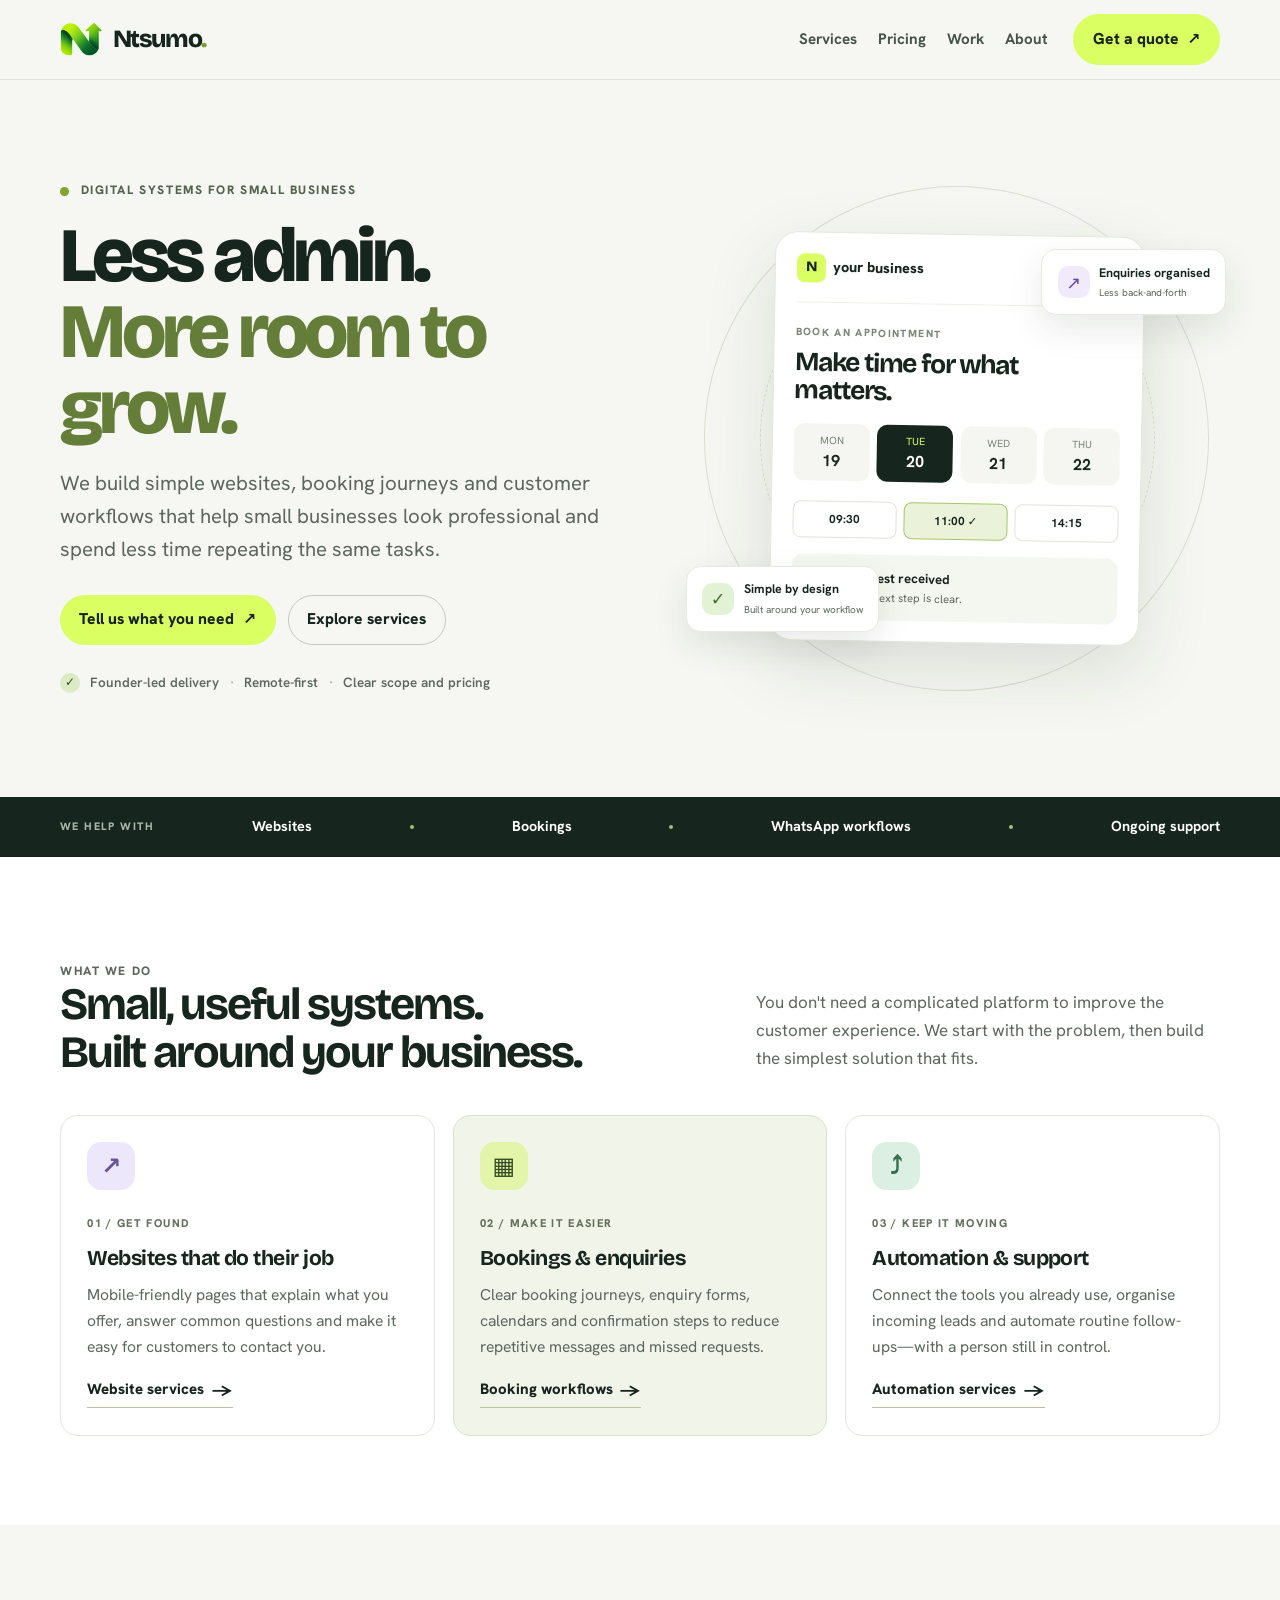
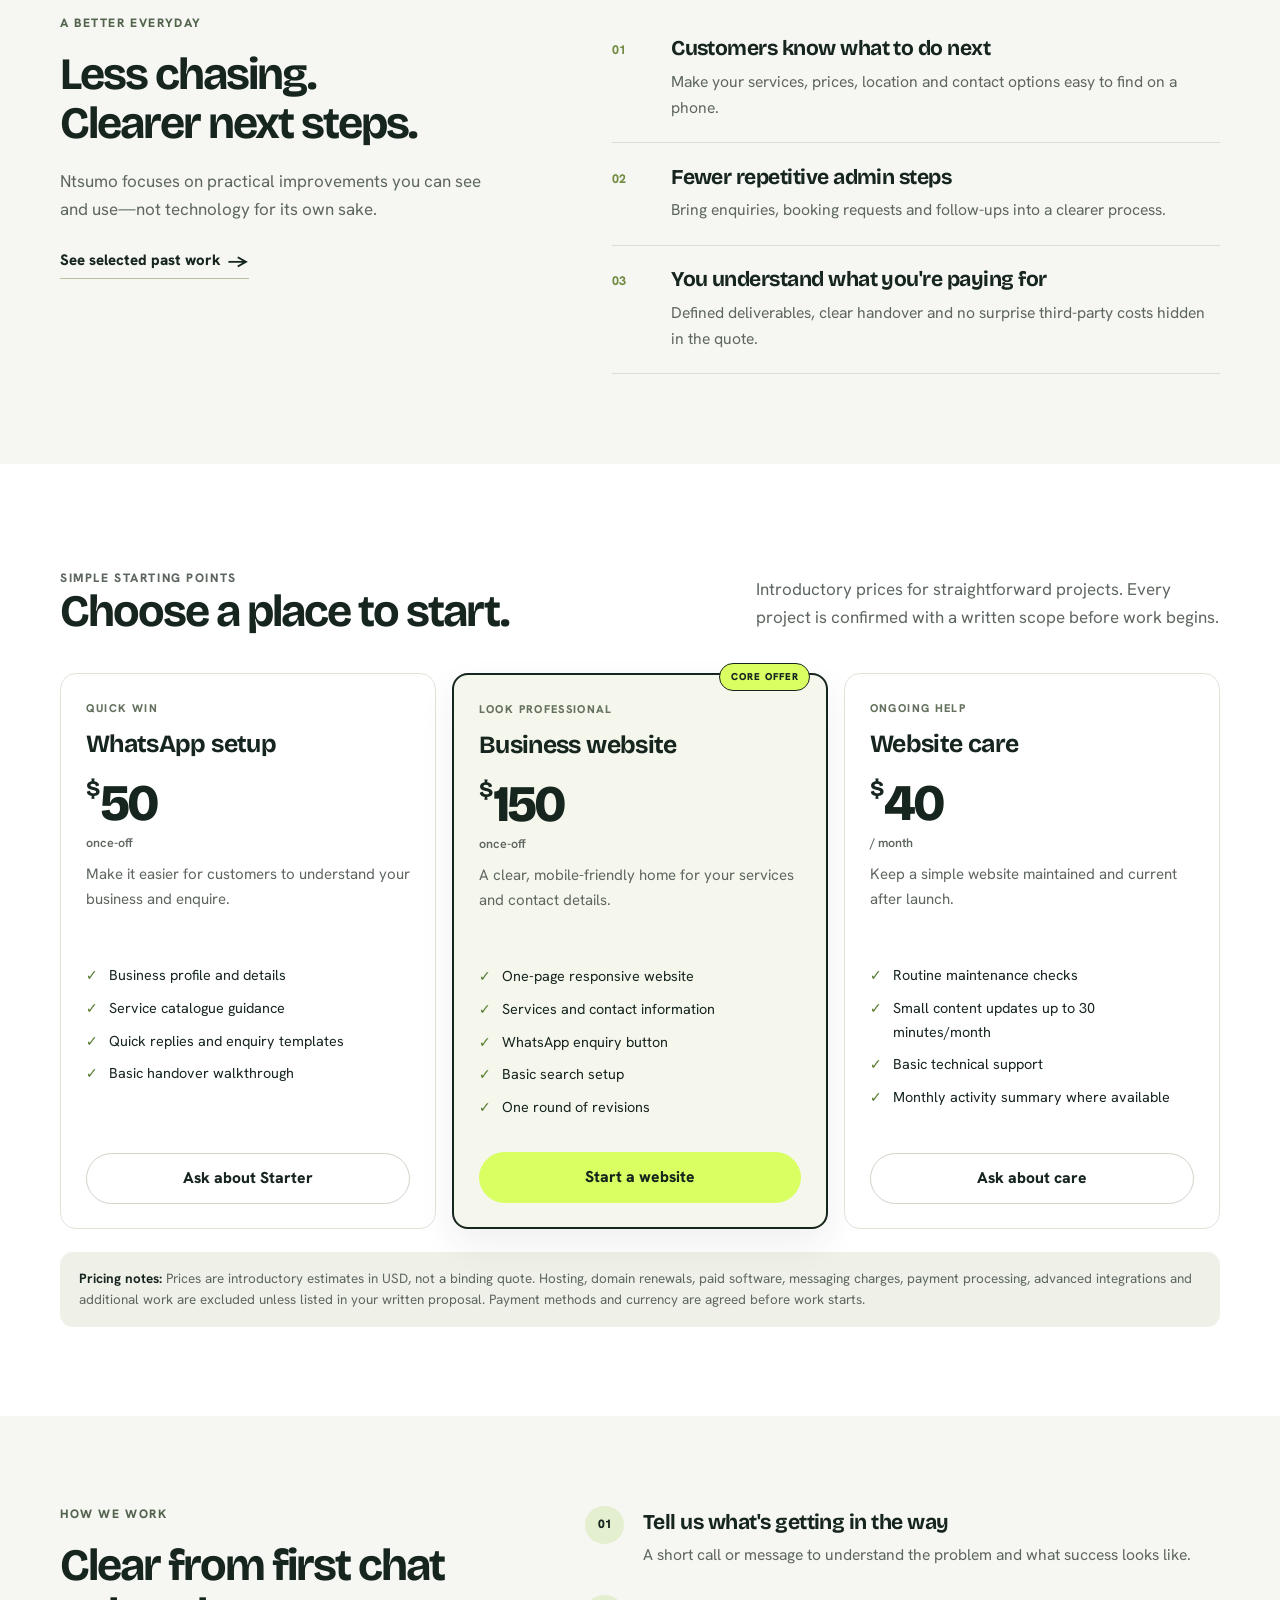
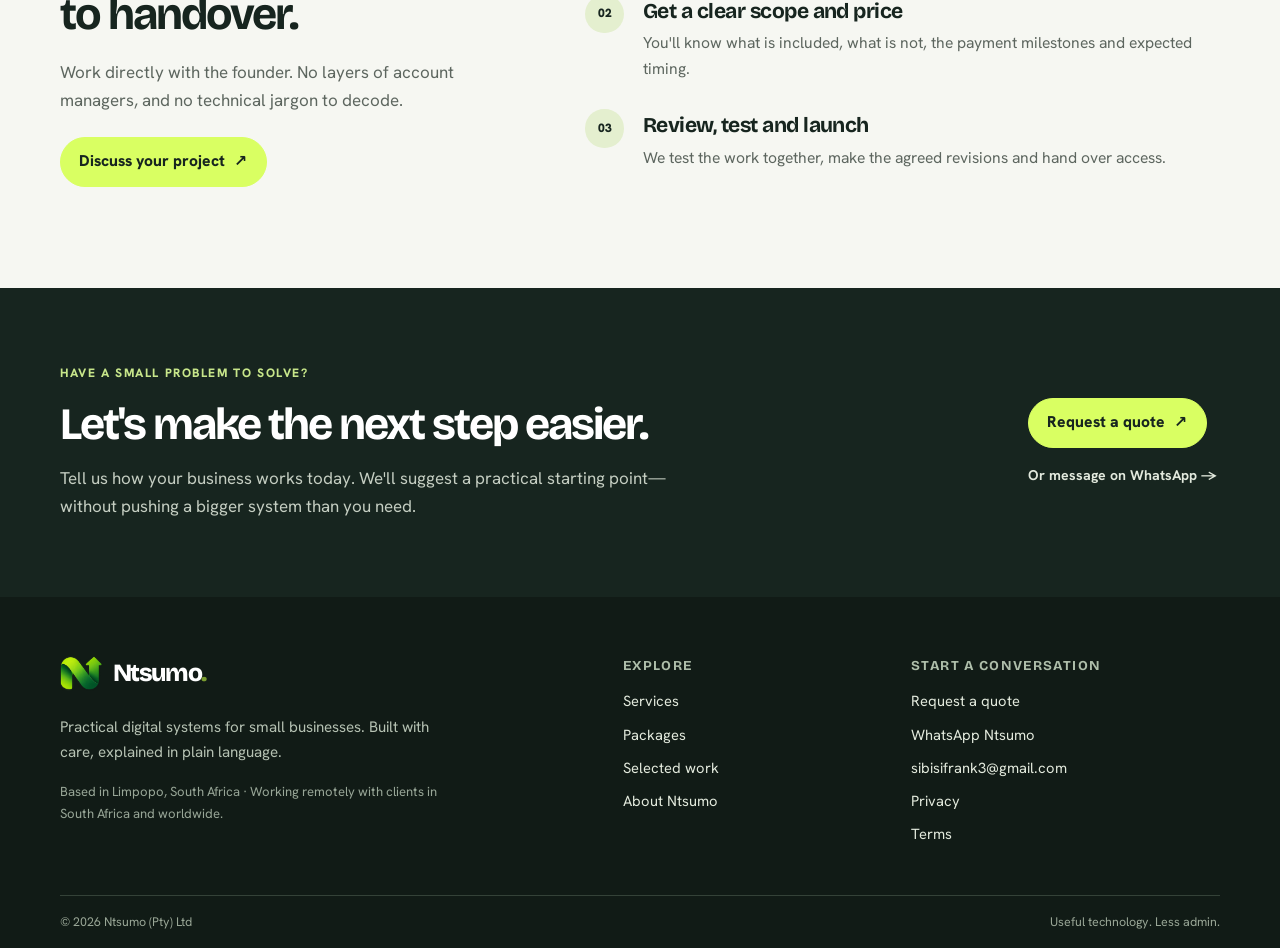
==== commit 637e17e8: "Reposition site for South Africa and worldwide Remove Zimbabwe/Harare references from copy, meta des" ====
--- a/index.html
+++ b/index.html
@@ -4,14 +4,14 @@
 <meta charset="utf-8">
 <meta name="viewport" content="width=device-width, initial-scale=1">
 <title>Ntsumo | Websites, bookings & business automation</title>
-<meta name="description" content="Ntsumo helps small businesses in South Africa and Zimbabwe improve their websites, booking journeys and repetitive admin with practical digital tools.">
+<meta name="description" content="Ntsumo helps small businesses in South Africa and around the world improve their websites, booking journeys and repetitive admin with practical digital tools.">
 <link rel="canonical" href="https://ntsumo.co.za/">
 <meta name="theme-color" content="#17251f">
 <meta property="og:type" content="website">
 <meta property="og:site_name" content="Ntsumo">
 <meta property="og:locale" content="en_ZA">
 <meta property="og:title" content="Ntsumo | Websites, bookings & business automation">
-<meta property="og:description" content="Ntsumo helps small businesses in South Africa and Zimbabwe improve their websites, booking journeys and repetitive admin with practical digital tools.">
+<meta property="og:description" content="Ntsumo helps small businesses in South Africa and around the world improve their websites, booking journeys and repetitive admin with practical digital tools.">
 <meta property="og:url" content="https://ntsumo.co.za/">
 <meta property="og:image" content="https://ntsumo.co.za/assets/og-share.png">
 <meta property="og:image:width" content="1200">
@@ -26,7 +26,7 @@
 <link rel="preconnect" href="https://fonts.gstatic.com" crossorigin>
 <link href="https://fonts.googleapis.com/css2?family=Bricolage+Grotesque:opsz,wght@12..96,600..800&family=Hanken+Grotesk:wght@400;500;600;700&display=swap" rel="stylesheet">
 <link rel="stylesheet" href="/assets/style.css">
-<script type="application/ld+json">{"@context":"https://schema.org","@type":"ProfessionalService","name":"Ntsumo","url":"https://ntsumo.co.za/","description":"Founder-led websites, booking workflows and practical business automation for small businesses in South Africa and Zimbabwe.","areaServed":[{"@type":"Country","name":"South Africa"},{"@type":"Country","name":"Zimbabwe"}],"founder":{"@type":"Person","name":"Ntsako Sibisi","sameAs":"https://www.linkedin.com/in/ntsako-sibisi-b88555b2/"},"sameAs":["https://www.linkedin.com/in/ntsako-sibisi-b88555b2/"]}</script>
+<script type="application/ld+json">{"@context":"https://schema.org","@type":"ProfessionalService","name":"Ntsumo","url":"https://ntsumo.co.za/","description":"Founder-led websites, booking workflows and practical business automation for small businesses in South Africa and worldwide.","areaServed":[{"@type":"Country","name":"South Africa"},{"@type":"Place","name":"Worldwide"}],"founder":{"@type":"Person","name":"Ntsako Sibisi","sameAs":"https://www.linkedin.com/in/ntsako-sibisi-b88555b2/"},"sameAs":["https://www.linkedin.com/in/ntsako-sibisi-b88555b2/"]}</script>
 </head>
 <body><a class="skip" href="#main">Skip to content</a>
 <header class="site-header"><div class="wrap header-inner">
@@ -60,7 +60,7 @@
 <section class="section"><div class="wrap process-grid"><div><p class="eyebrow">HOW WE WORK</p><h2>Clear from first chat to handover.</h2><p class="section-intro">Work directly with the founder. No layers of account managers, and no technical jargon to decode.</p><a class="btn btn-primary" href="/contact/">Discuss your project <span aria-hidden="true">↗</span></a></div><ol class="process-list"><li><span>01</span><div><h3>Tell us what's getting in the way</h3><p>A short call or message to understand the problem and what success looks like.</p></div></li><li><span>02</span><div><h3>Get a clear scope and price</h3><p>You'll know what is included, what is not, the payment milestones and expected timing.</p></div></li><li><span>03</span><div><h3>Review, test and launch</h3><p>We test the work together, make the agreed revisions and hand over access.</p></div></li></ol></div></section>
 <section class="band band-new"><div class="wrap band-content"><div><p class="eyebrow">HAVE A SMALL PROBLEM TO SOLVE?</p><h2>Let's make the next step easier.</h2><p>Tell us how your business works today. We'll suggest a practical starting point—without pushing a bigger system than you need.</p></div><div class="band-actions"><a class="btn btn-primary" href="/contact/">Request a quote <span aria-hidden="true">↗</span></a><a class="band-whatsapp" href="https://wa.me/27614979449?text=Hi%20Ntsumo%2C%20I%27d%20like%20to%20discuss%20a%20digital%20solution%20for%20my%20business." rel="noopener">Or message on WhatsApp →</a></div></div></section>
 </main><footer class="site-footer"><div class="wrap footer-grid">
-<div class="footer-brand"><a class="brand brand-light" href="/"><img class="brand-mark" src="/assets/ntsumo-mark.png" alt="" width="42" height="34"><span>Ntsumo<span class="brand-dot">.</span></span></a><p>Practical digital systems for small businesses. Built with care, explained in plain language.</p><p class="footer-location">Based in Limpopo, South Africa · Working remotely with clients in South Africa and Zimbabwe.</p></div>
+<div class="footer-brand"><a class="brand brand-light" href="/"><img class="brand-mark" src="/assets/ntsumo-mark.png" alt="" width="42" height="34"><span>Ntsumo<span class="brand-dot">.</span></span></a><p>Practical digital systems for small businesses. Built with care, explained in plain language.</p><p class="footer-location">Based in Limpopo, South Africa · Working remotely with clients in South Africa and worldwide.</p></div>
 <div><h2>Explore</h2><ul><li><a href="/services/">Services</a></li><li><a href="/#pricing">Packages</a></li><li><a href="/work/">Selected work</a></li><li><a href="/about/">About Ntsumo</a></li></ul></div>
 <div><h2>Start a conversation</h2><ul><li><a href="/contact/">Request a quote</a></li><li><a href="https://wa.me/27614979449" rel="noopener">WhatsApp Ntsumo</a></li><li><a href="mailto:sibisifrank3@gmail.com">sibisifrank3@gmail.com</a></li><li><a href="/privacy/">Privacy</a></li><li><a href="/terms/">Terms</a></li></ul></div>
 </div><div class="wrap footer-bottom"><span>© 2026 Ntsumo (Pty) Ltd</span><span>Useful technology. Less admin.</span></div></footer>
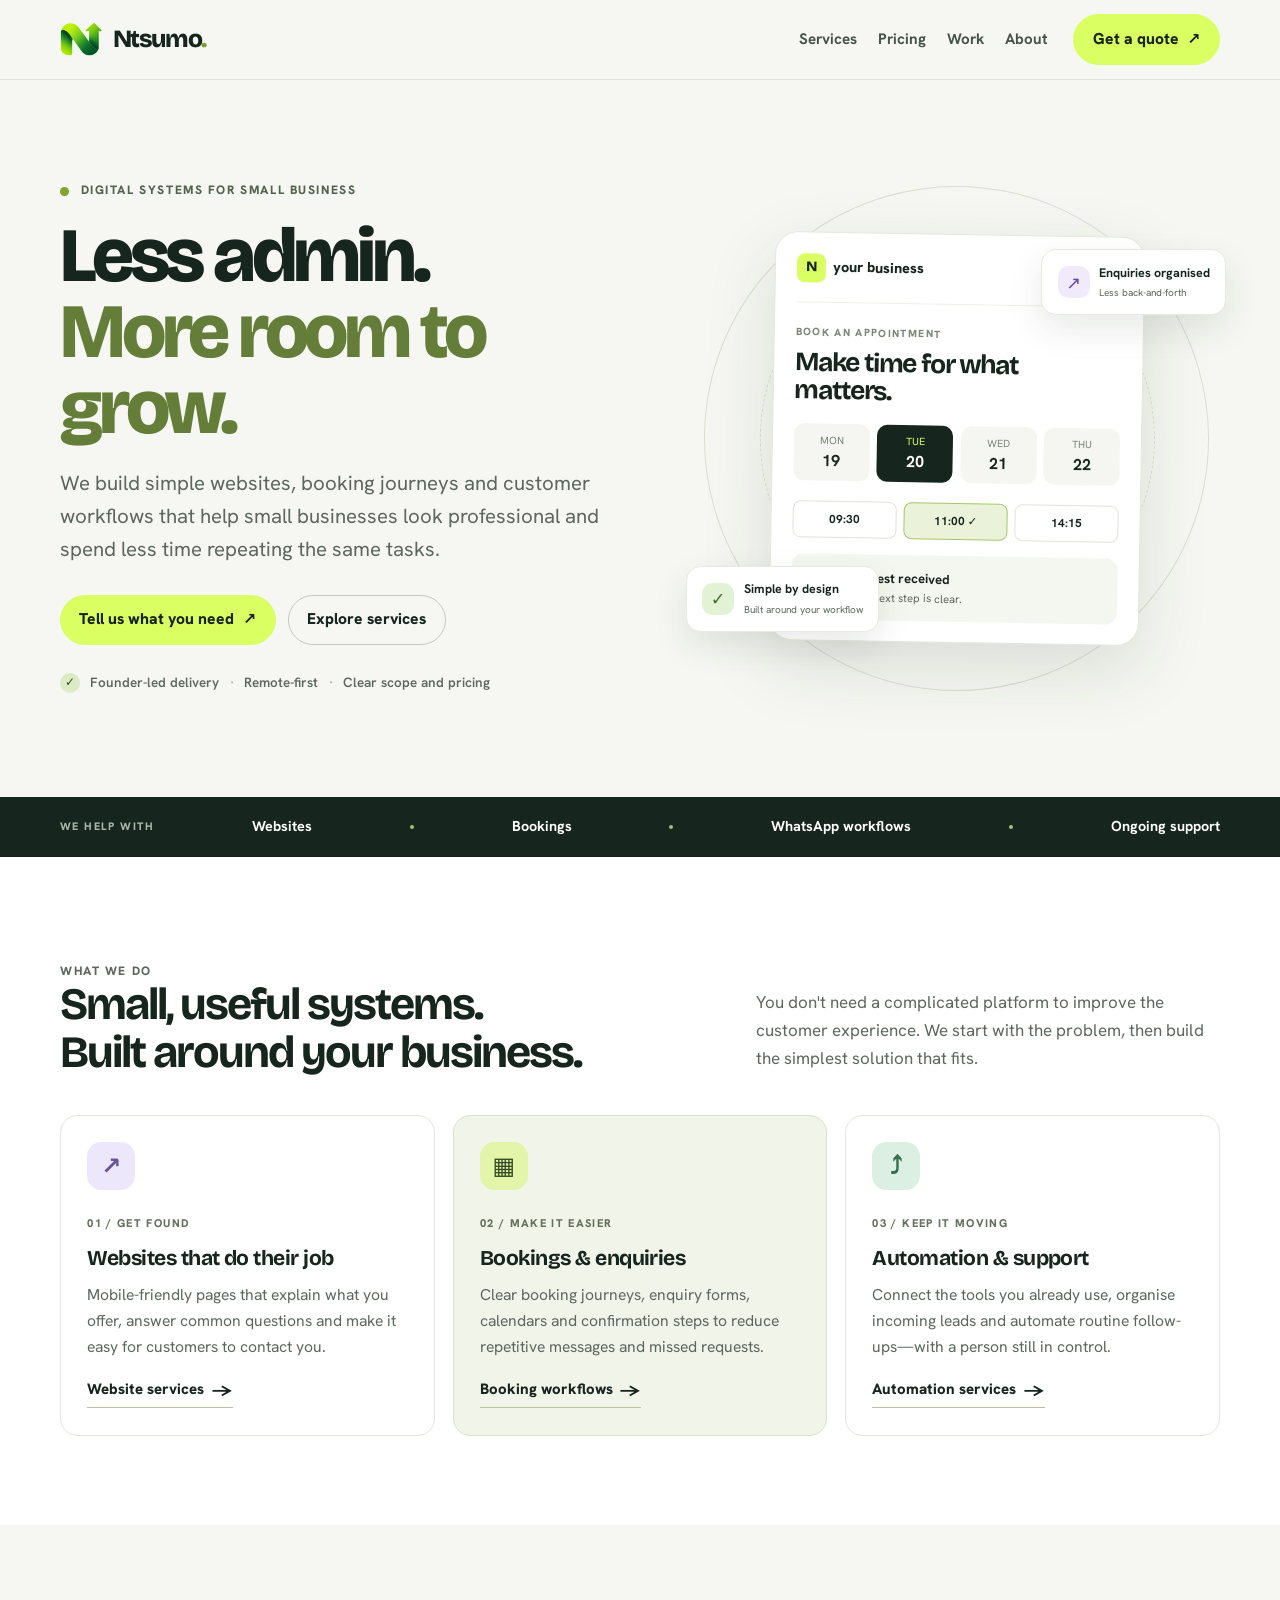
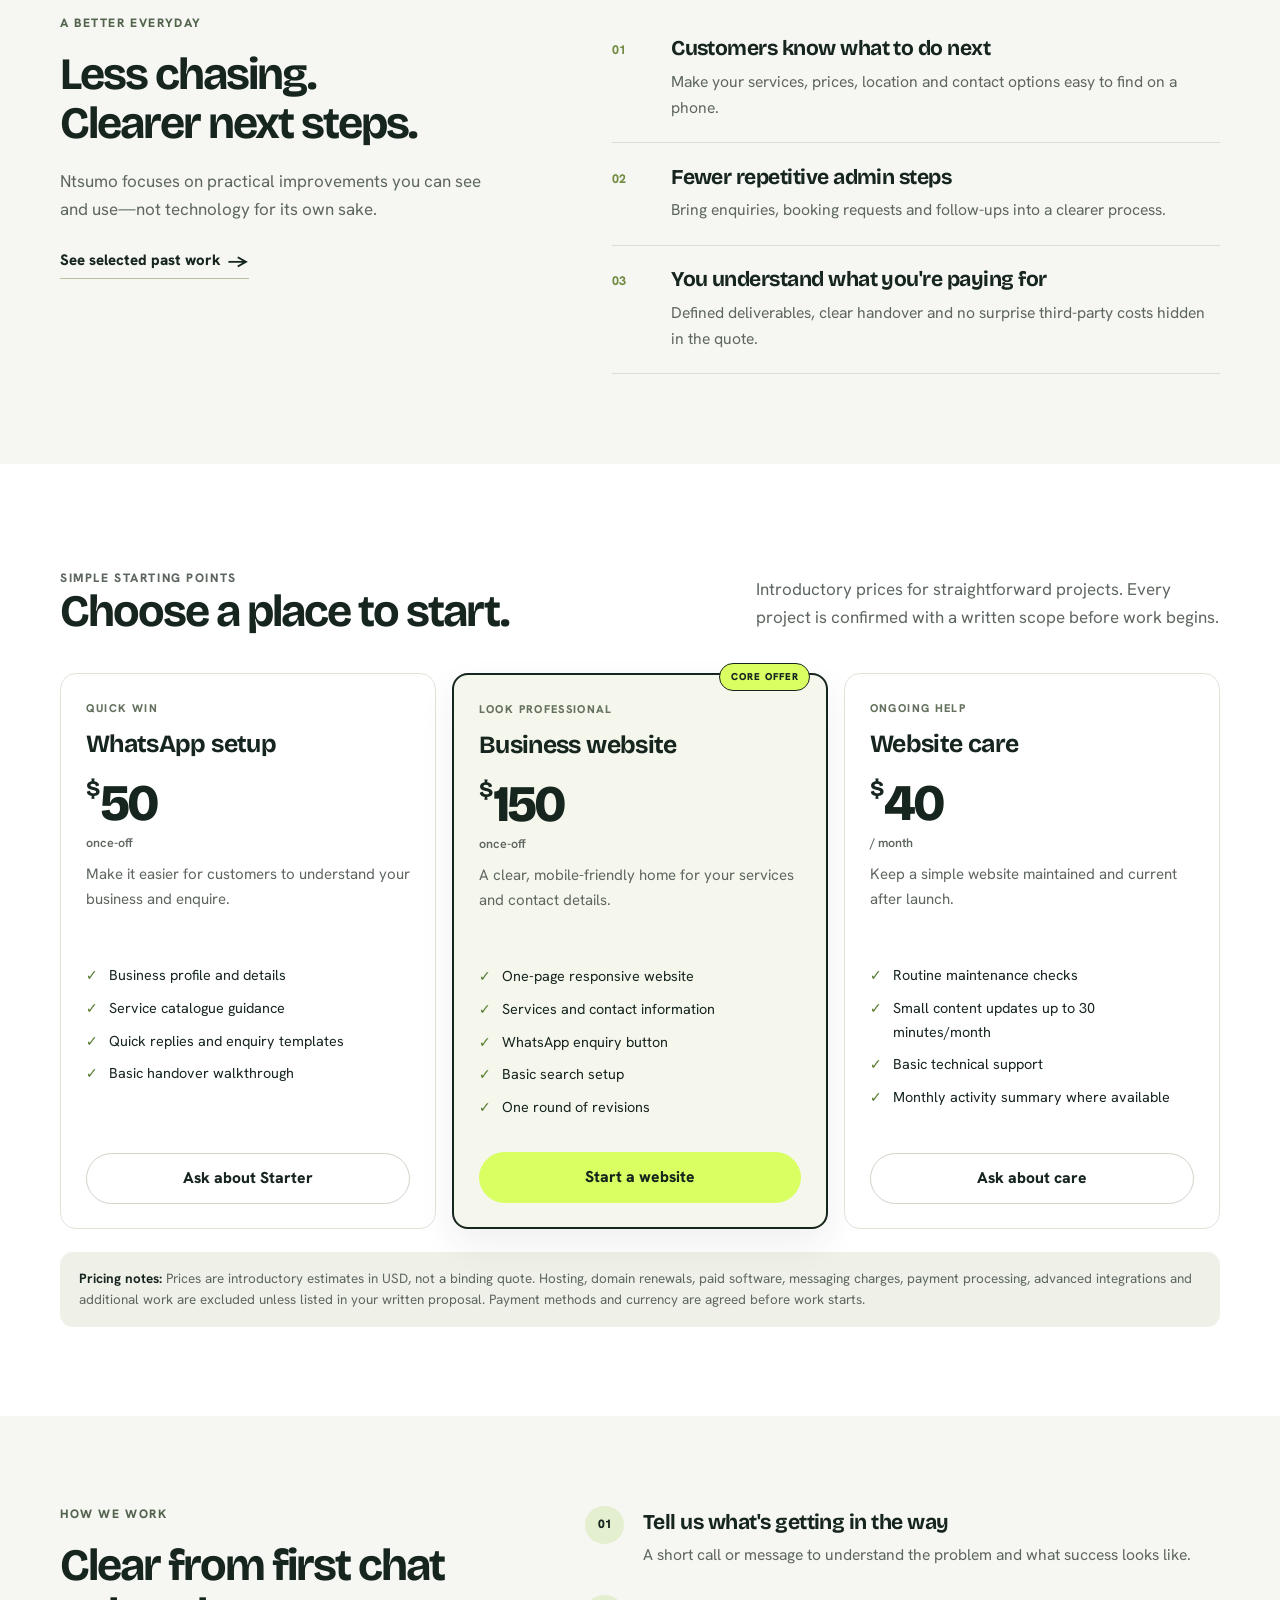
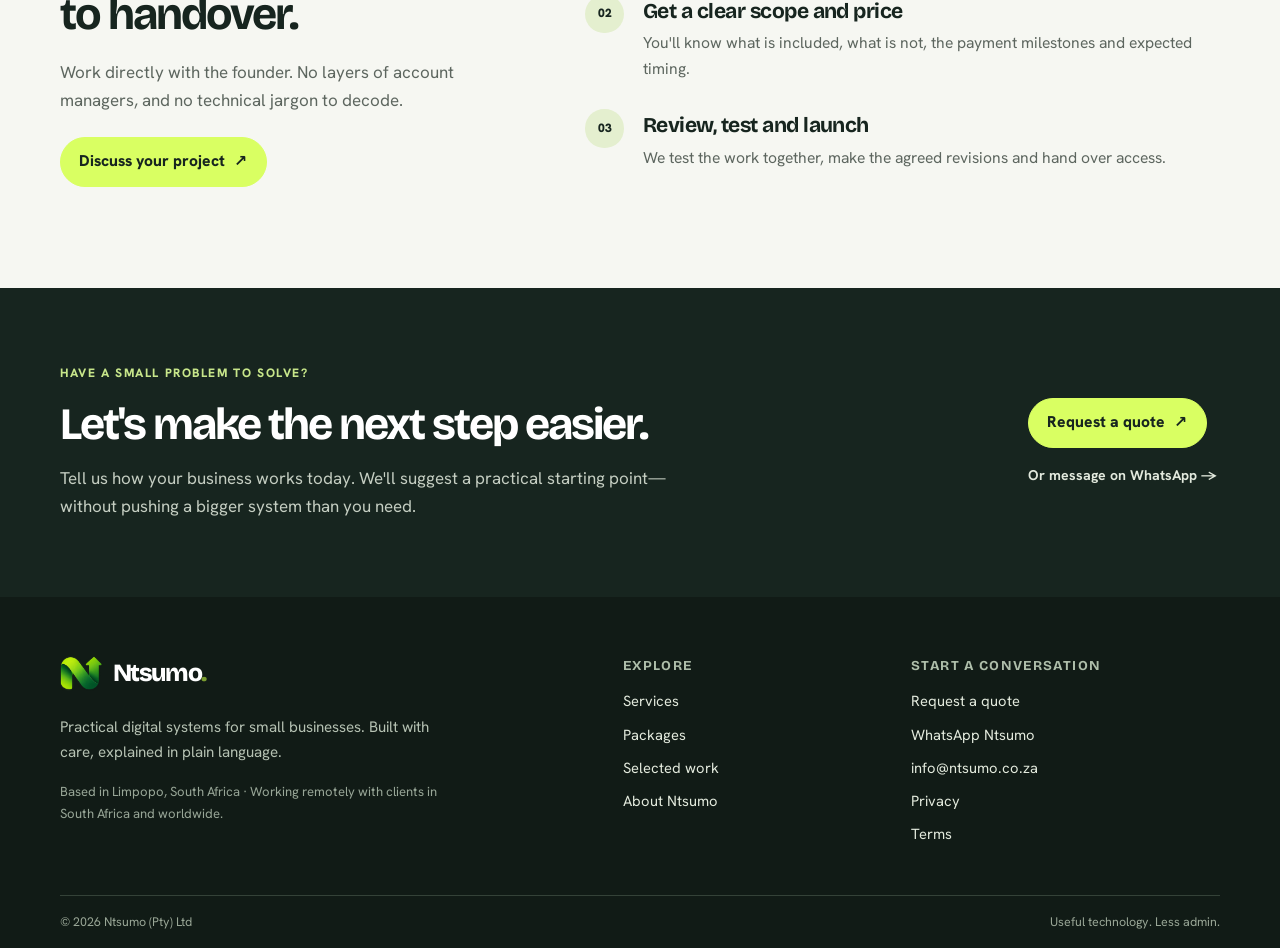
==== commit 6c1353be: "Use info@ntsumo.co.za as the site contact email Co-Authored-By: Claude Opus 5.5 <noreply@anthropic.c" ====
--- a/index.html
+++ b/index.html
@@ -62,6 +62,6 @@
 </main><footer class="site-footer"><div class="wrap footer-grid">
 <div class="footer-brand"><a class="brand brand-light" href="/"><img class="brand-mark" src="/assets/ntsumo-mark.png" alt="" width="42" height="34"><span>Ntsumo<span class="brand-dot">.</span></span></a><p>Practical digital systems for small businesses. Built with care, explained in plain language.</p><p class="footer-location">Based in Limpopo, South Africa · Working remotely with clients in South Africa and worldwide.</p></div>
 <div><h2>Explore</h2><ul><li><a href="/services/">Services</a></li><li><a href="/#pricing">Packages</a></li><li><a href="/work/">Selected work</a></li><li><a href="/about/">About Ntsumo</a></li></ul></div>
-<div><h2>Start a conversation</h2><ul><li><a href="/contact/">Request a quote</a></li><li><a href="https://wa.me/27614979449" rel="noopener">WhatsApp Ntsumo</a></li><li><a href="mailto:sibisifrank3@gmail.com">sibisifrank3@gmail.com</a></li><li><a href="/privacy/">Privacy</a></li><li><a href="/terms/">Terms</a></li></ul></div>
+<div><h2>Start a conversation</h2><ul><li><a href="/contact/">Request a quote</a></li><li><a href="https://wa.me/27614979449" rel="noopener">WhatsApp Ntsumo</a></li><li><a href="mailto:info@ntsumo.co.za">info@ntsumo.co.za</a></li><li><a href="/privacy/">Privacy</a></li><li><a href="/terms/">Terms</a></li></ul></div>
 </div><div class="wrap footer-bottom"><span>© 2026 Ntsumo (Pty) Ltd</span><span>Useful technology. Less admin.</span></div></footer>
 </body></html>
